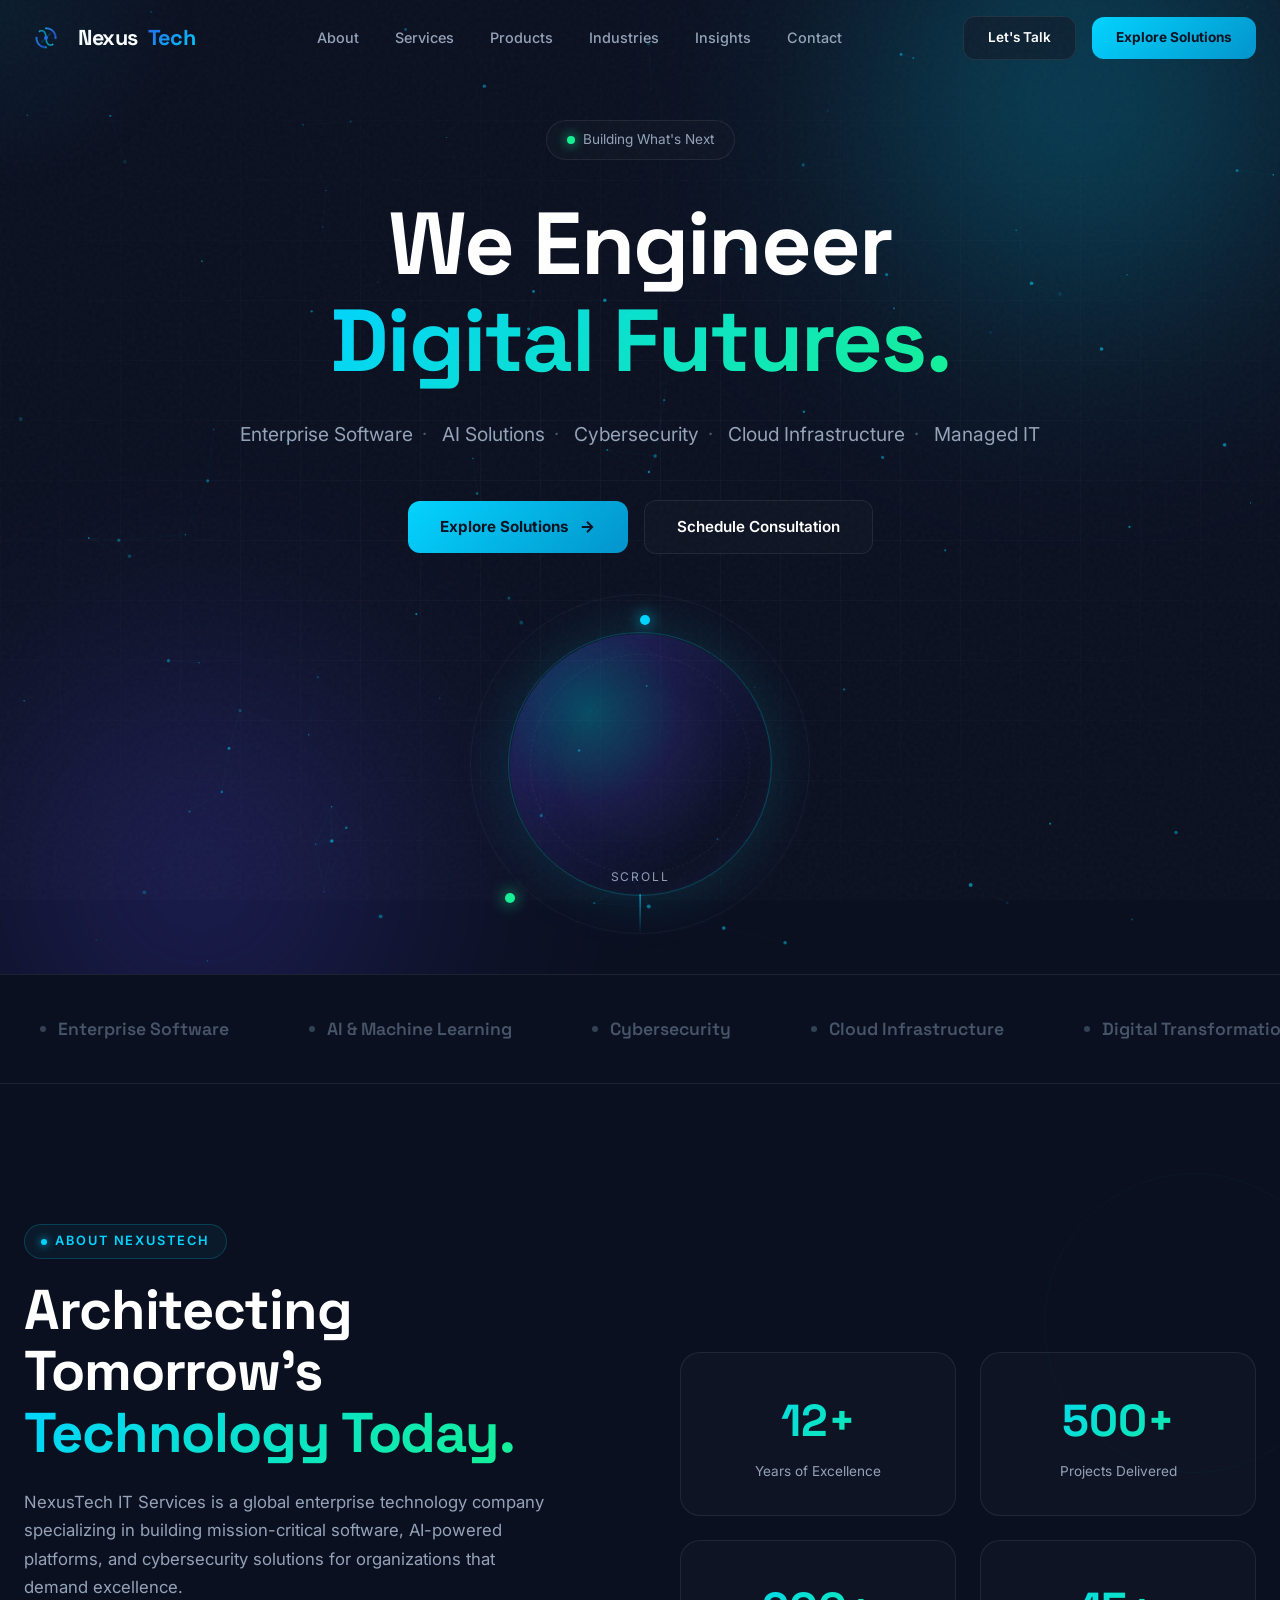
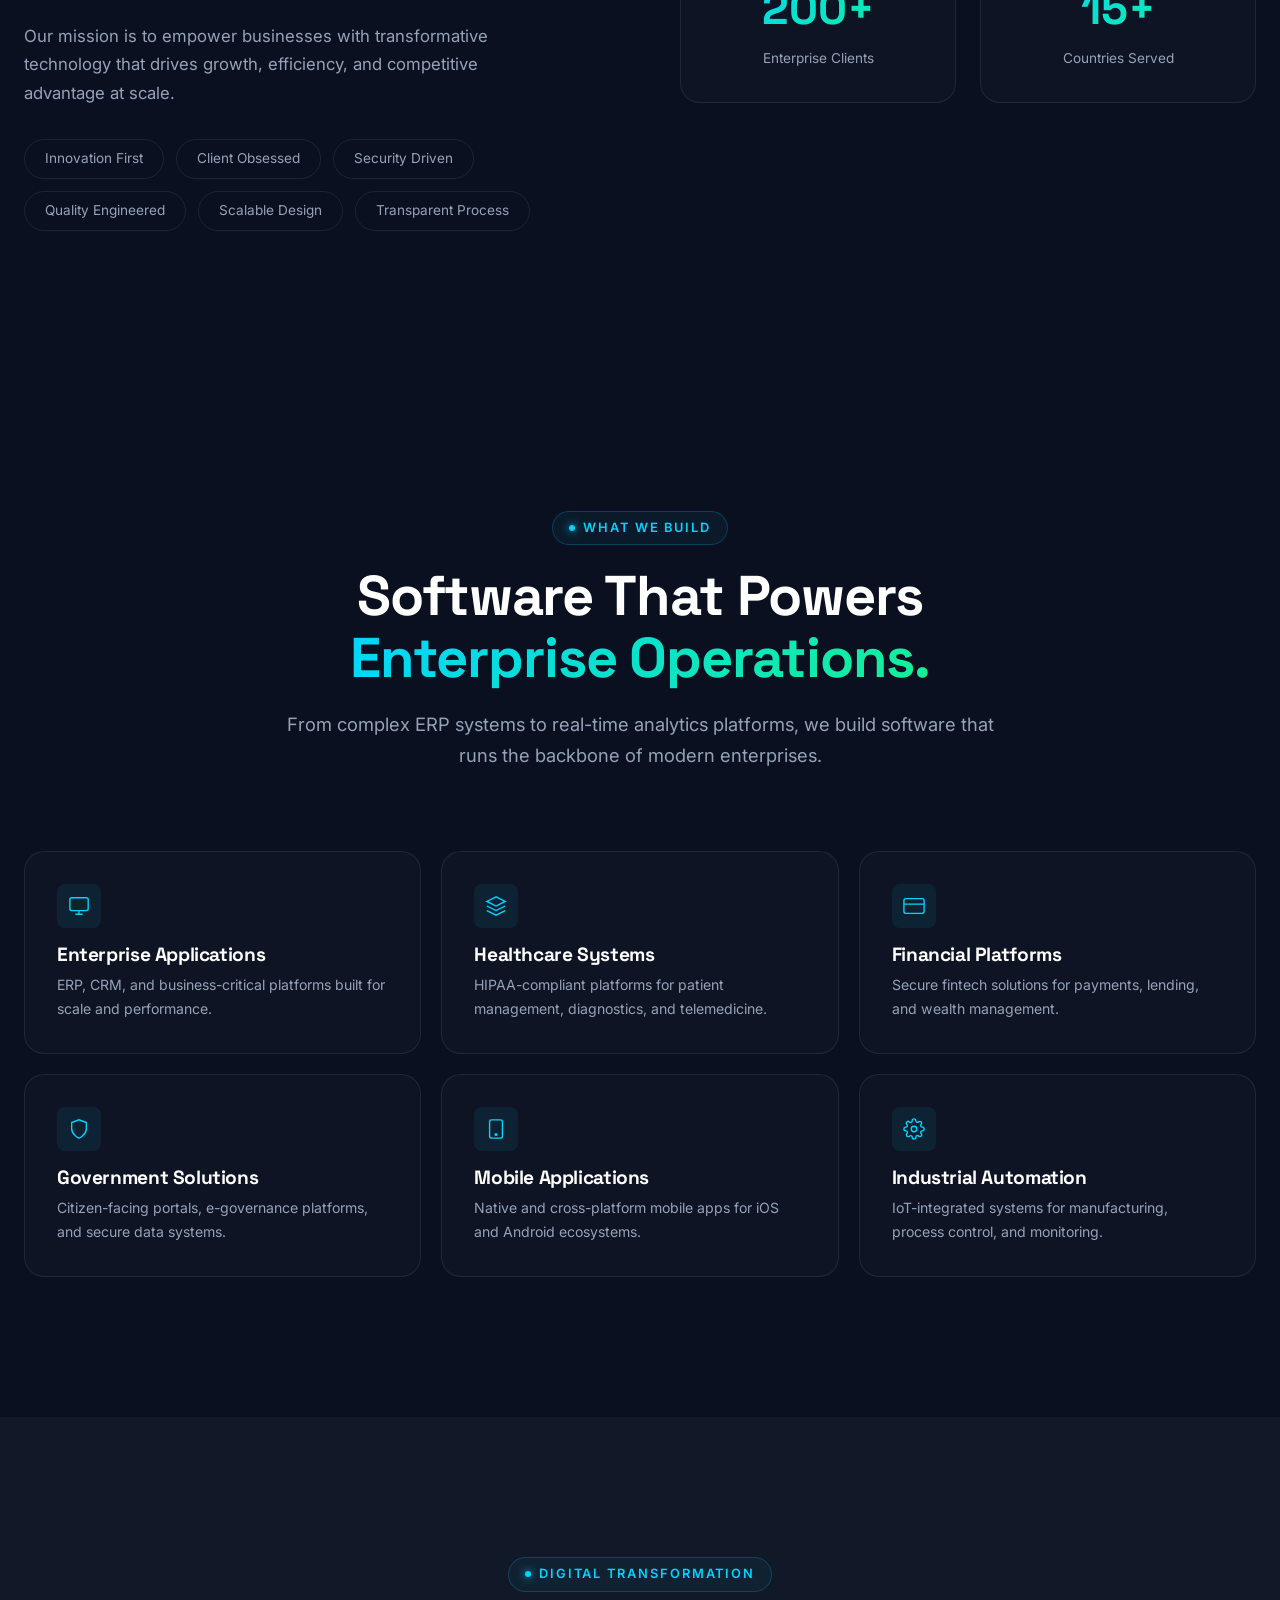
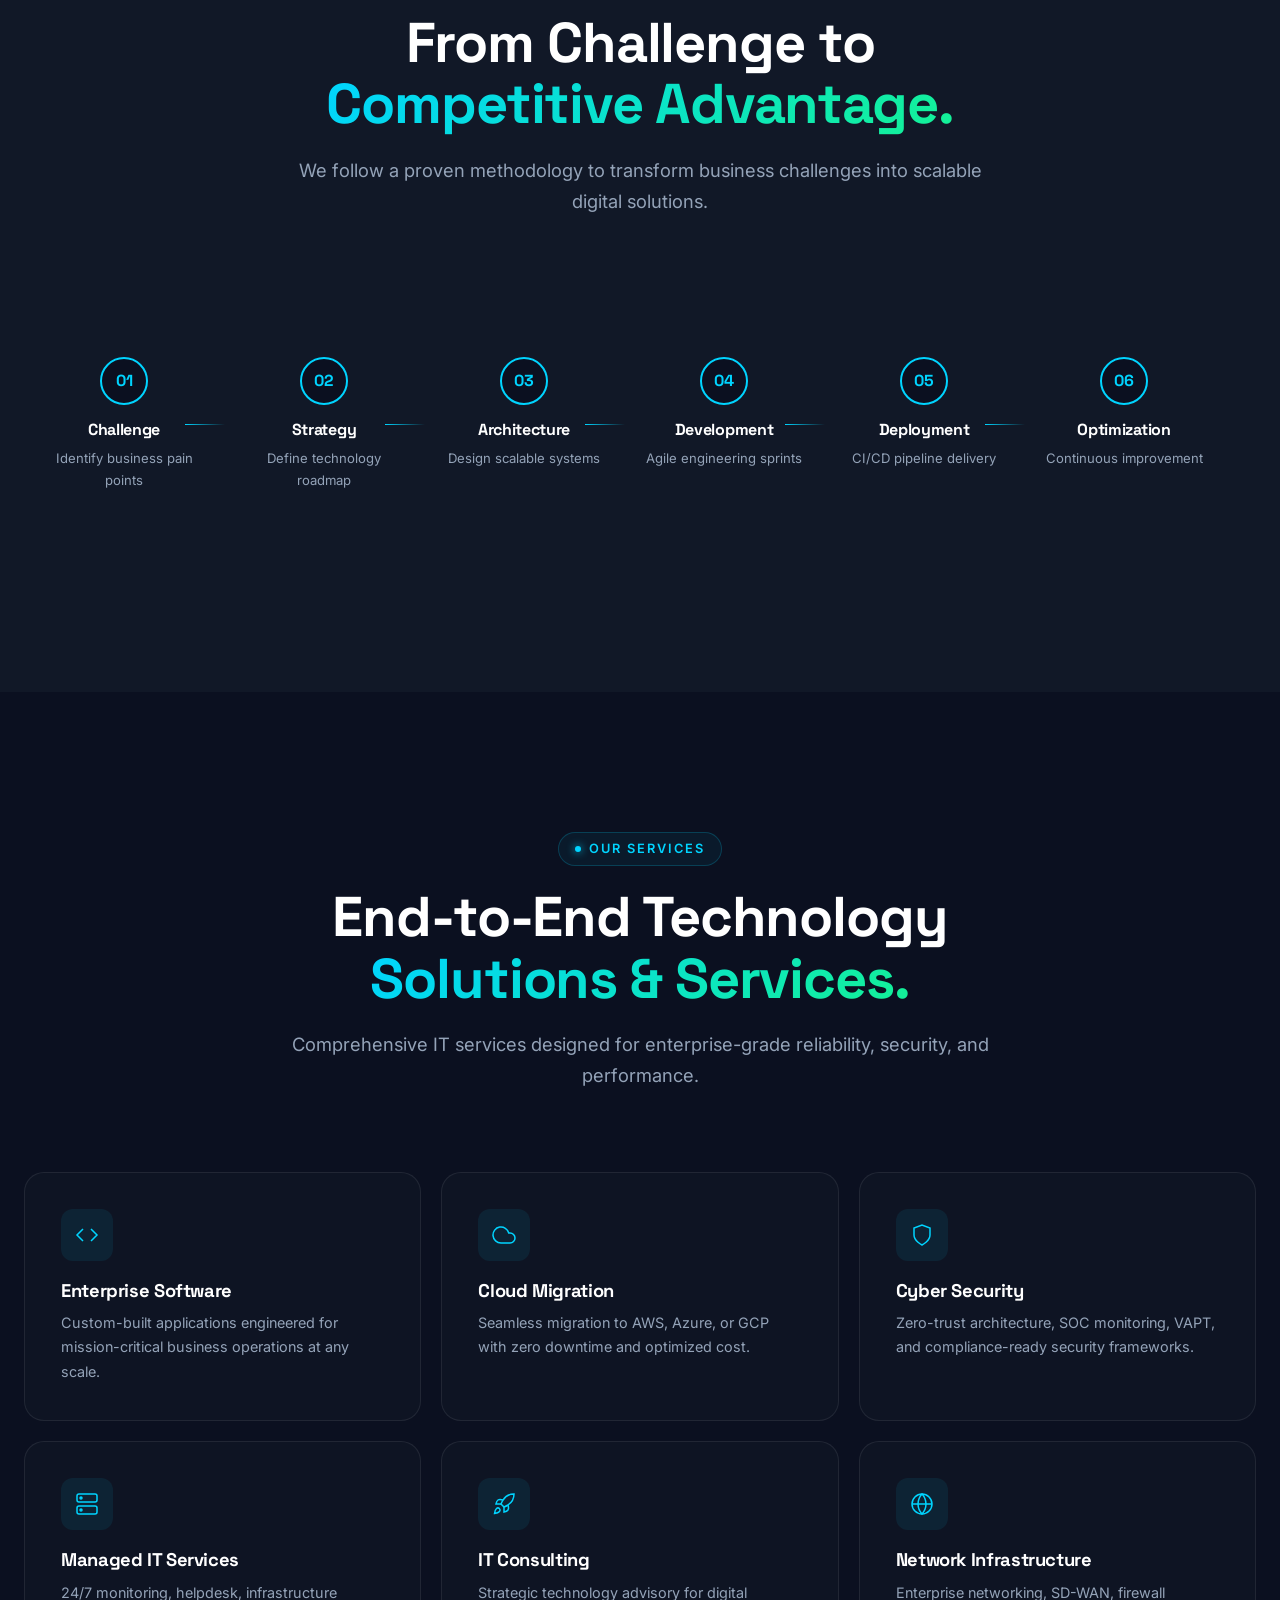
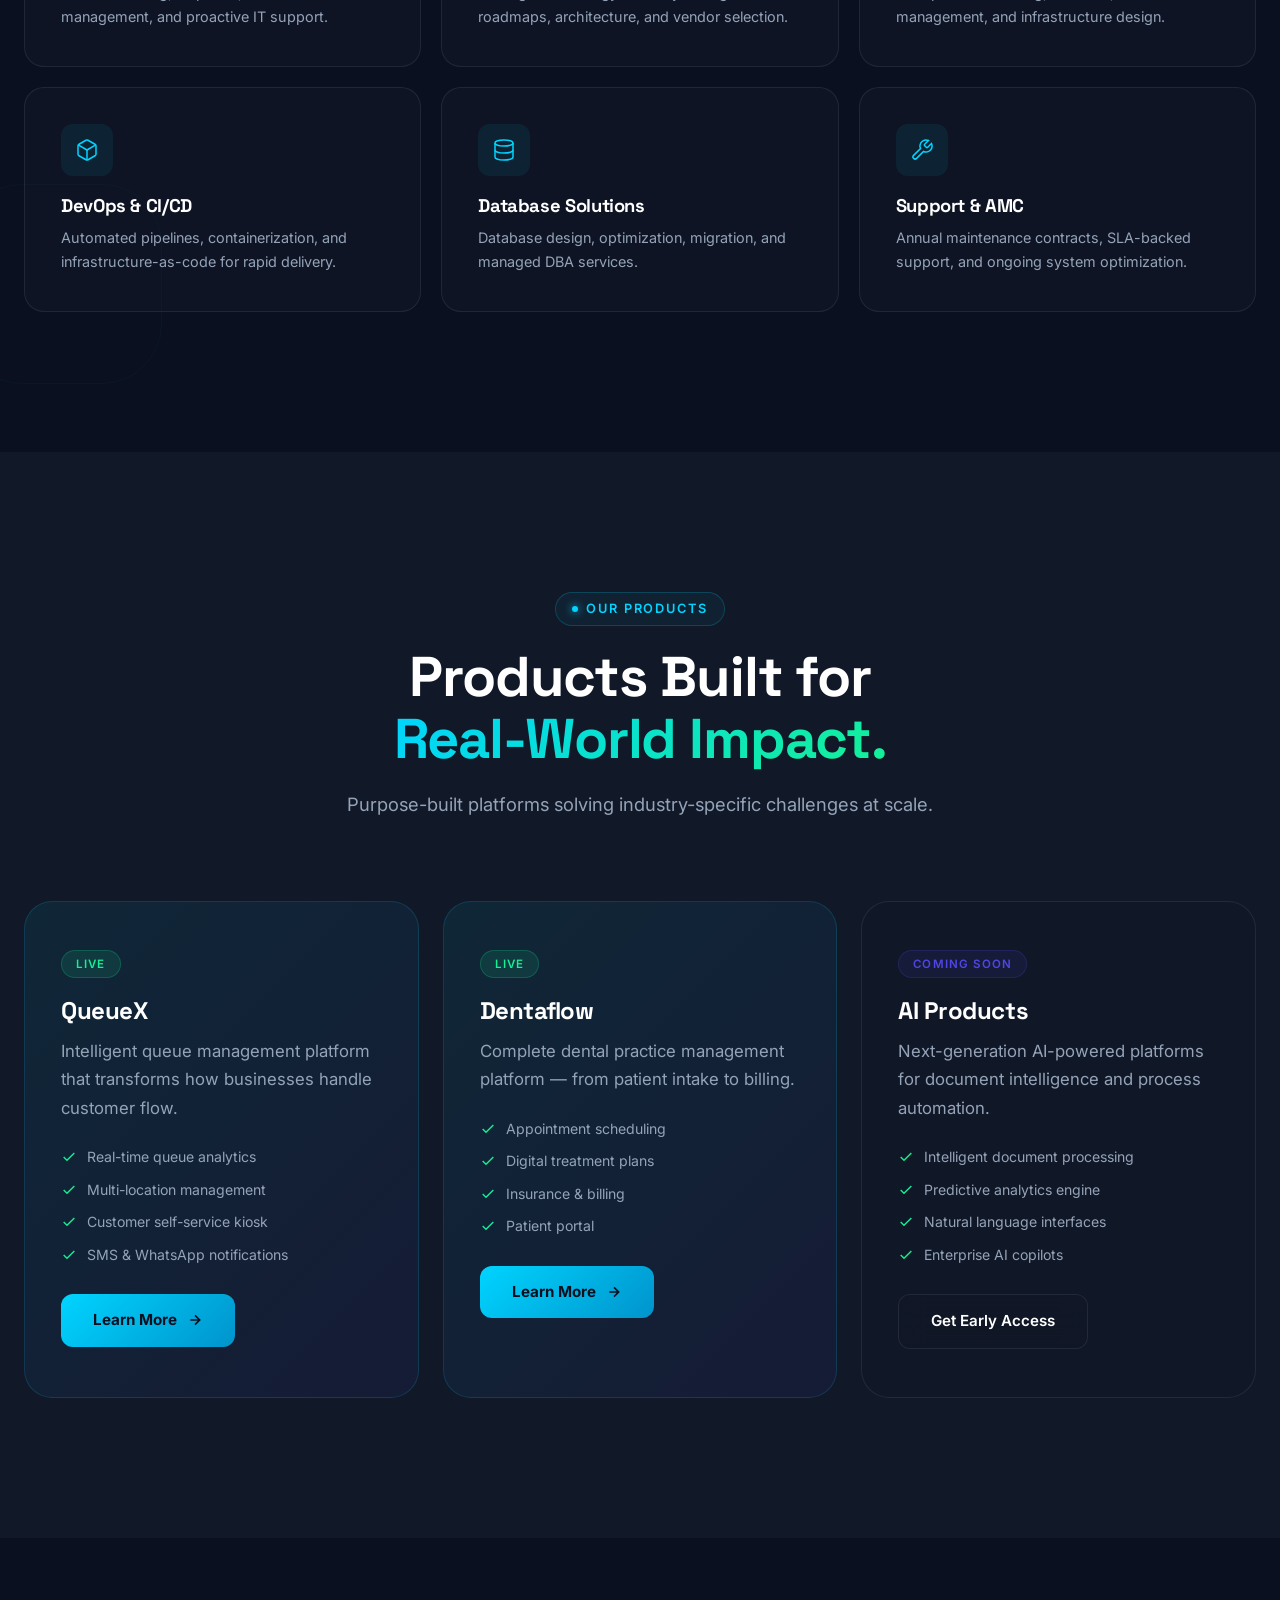
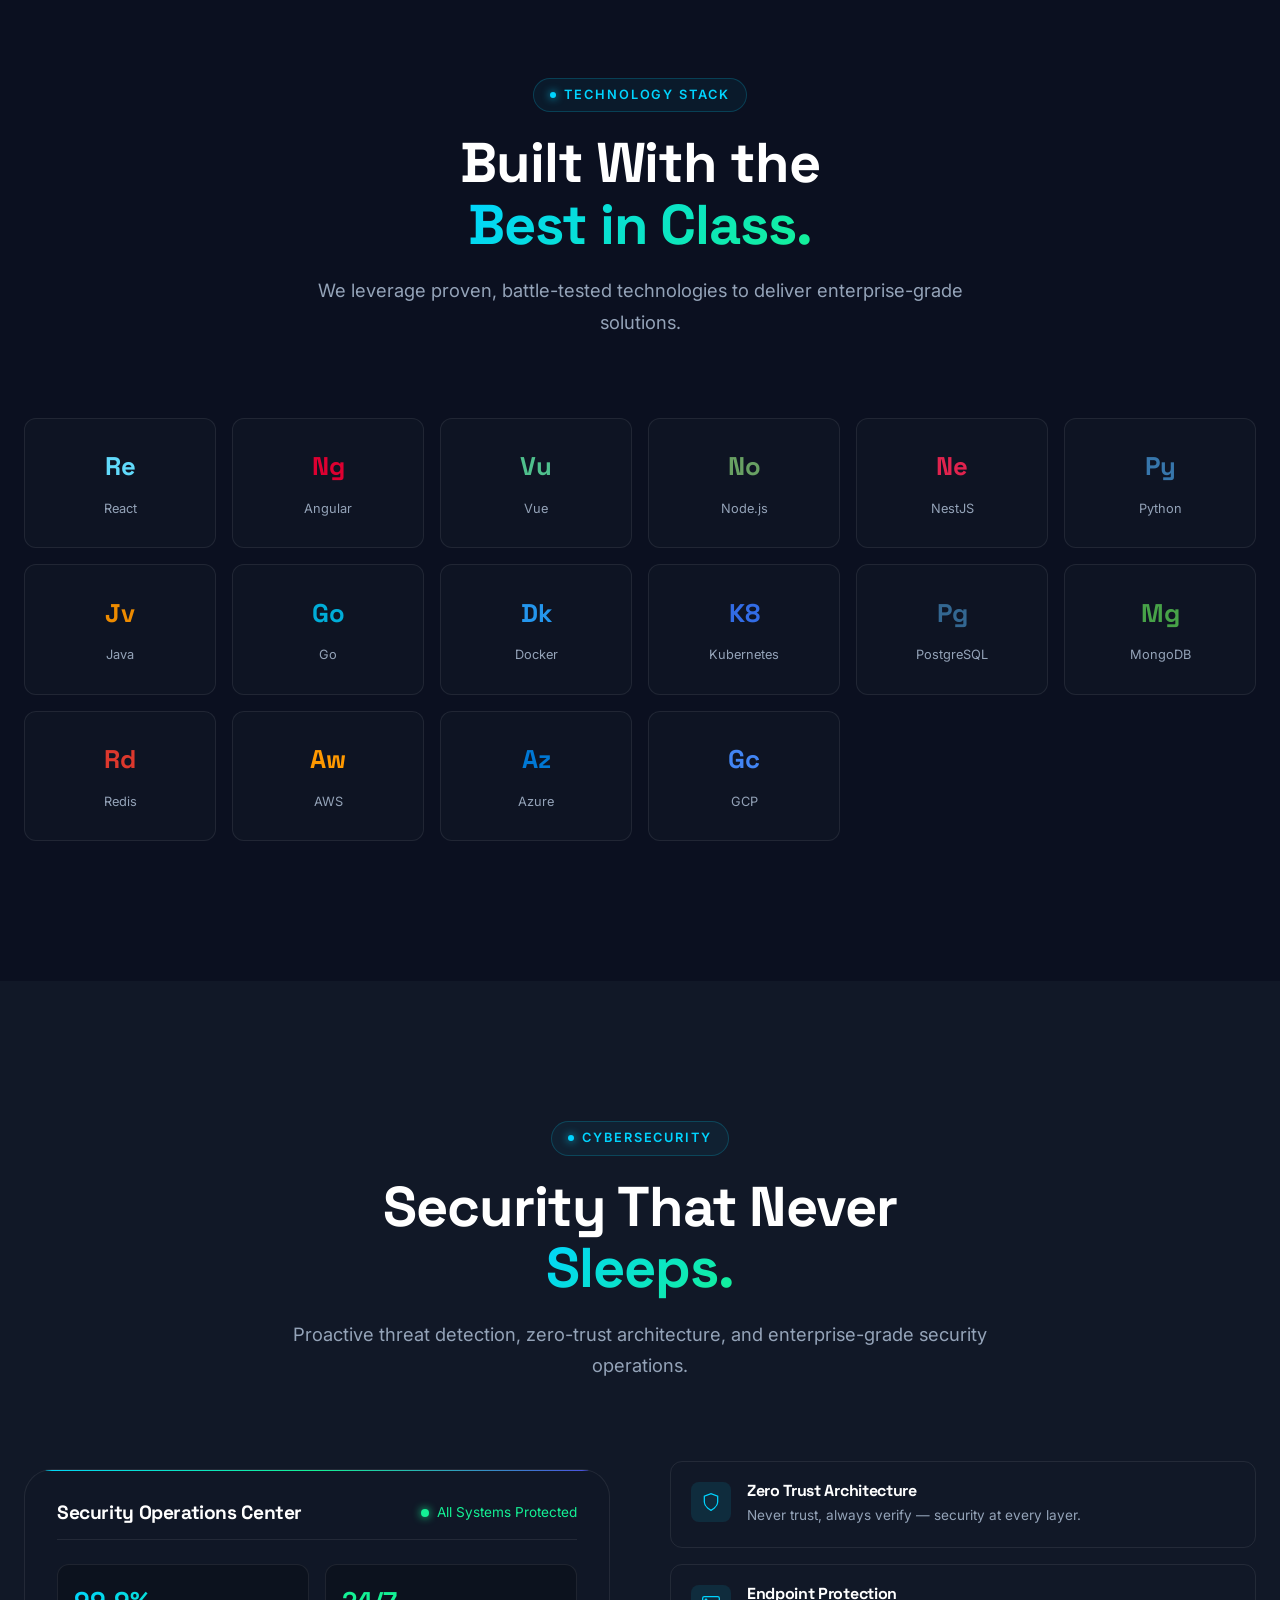
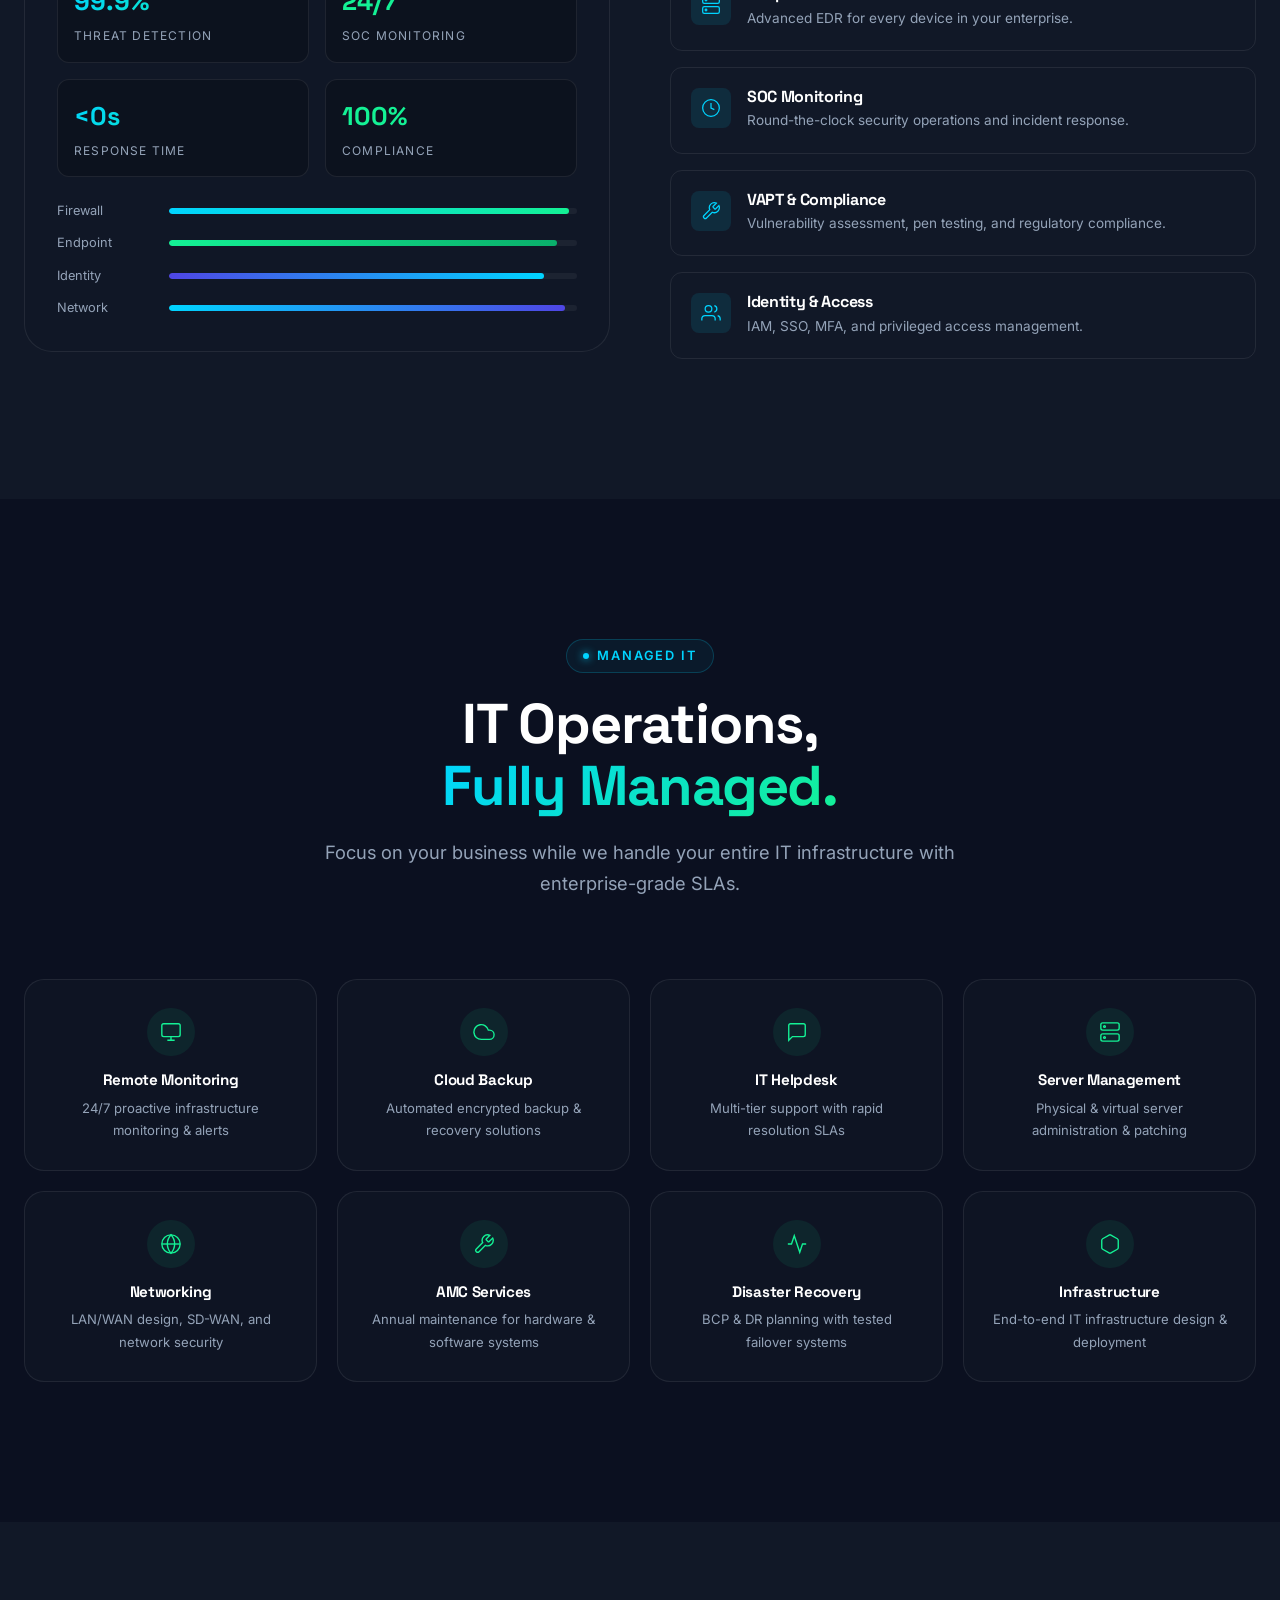
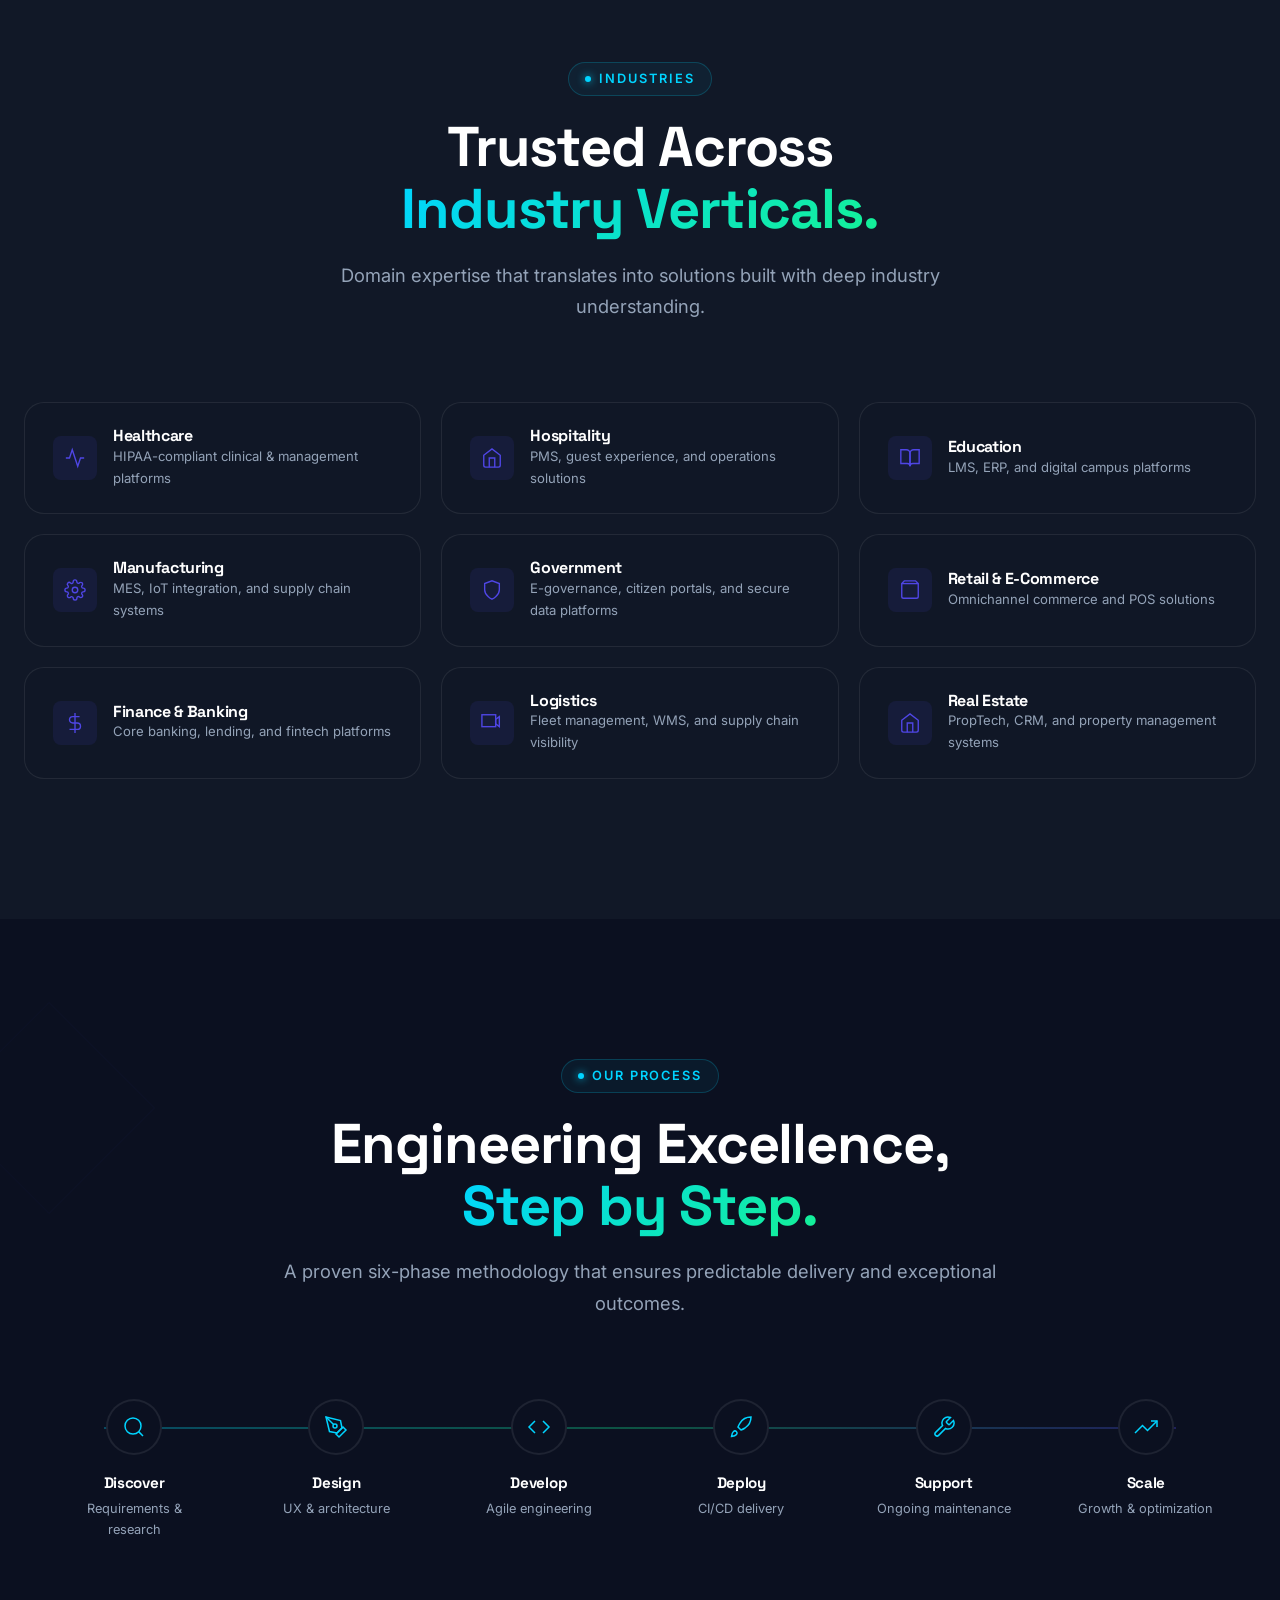
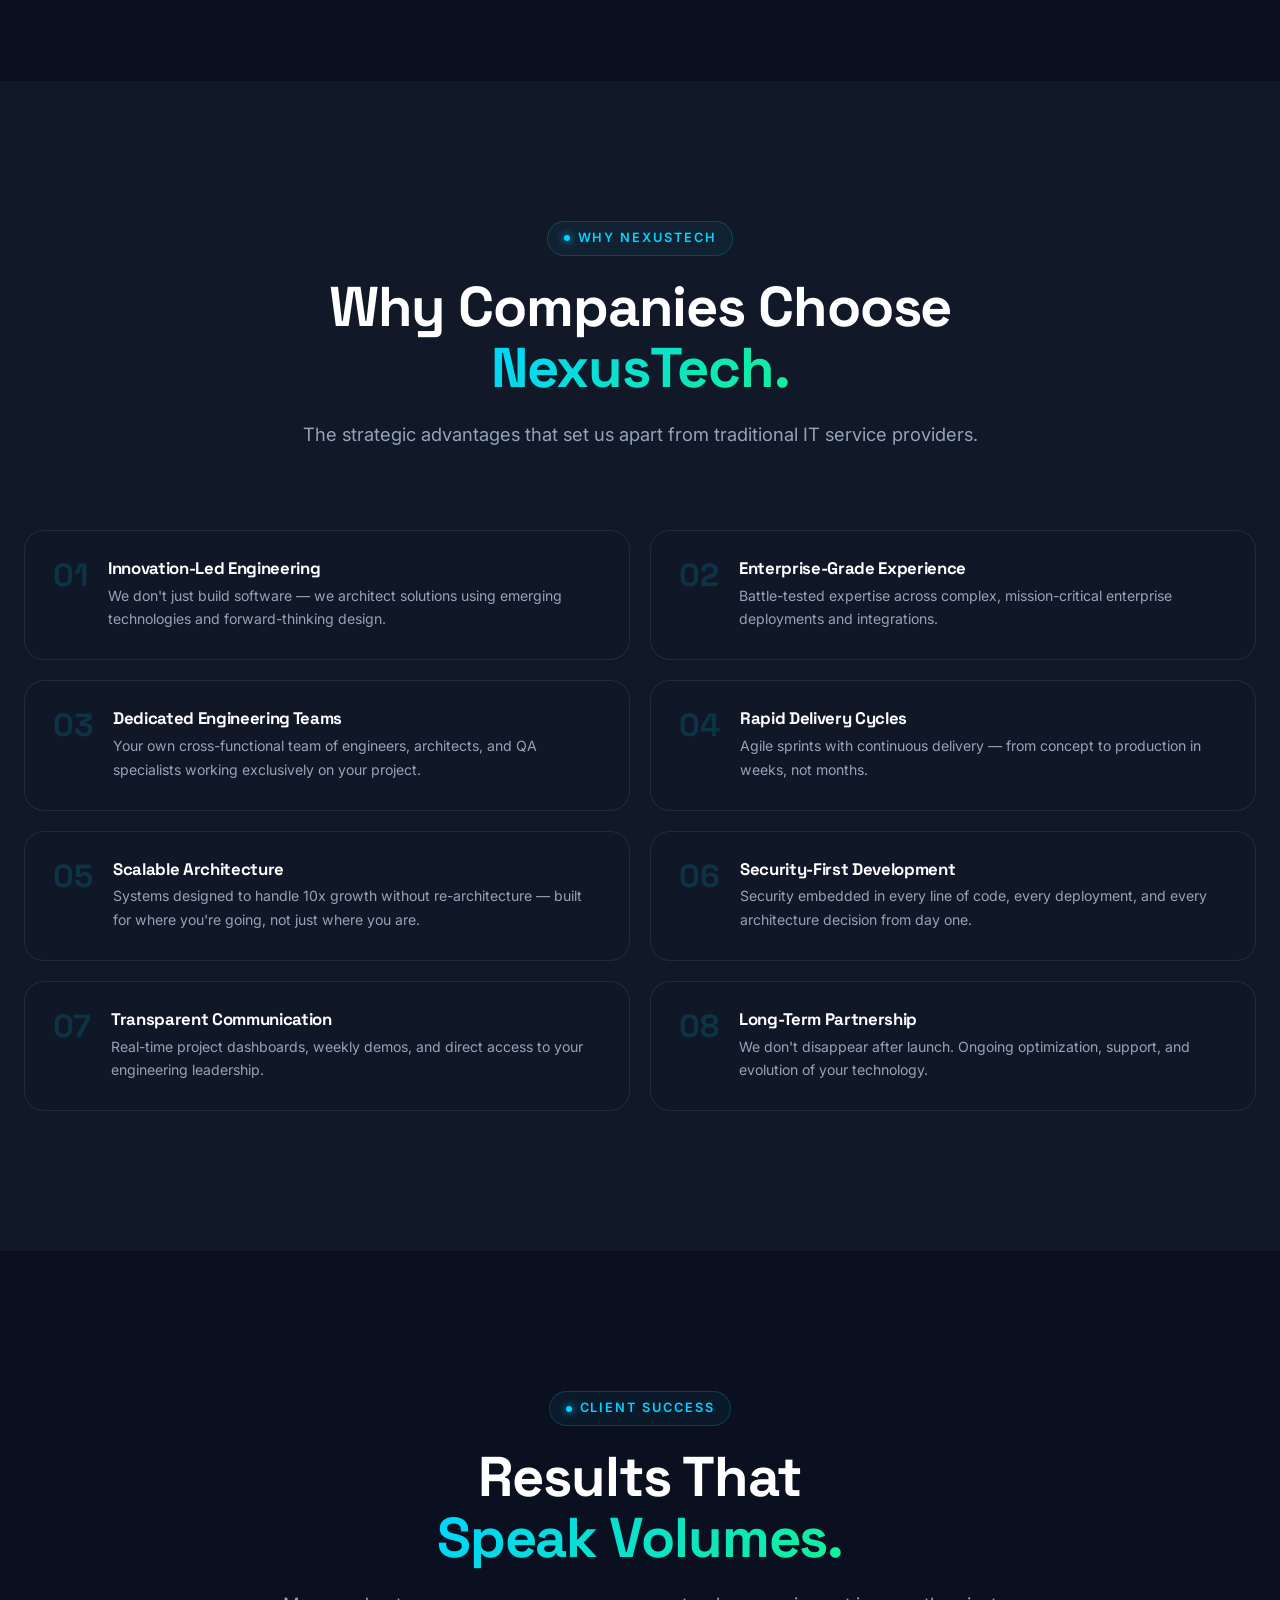
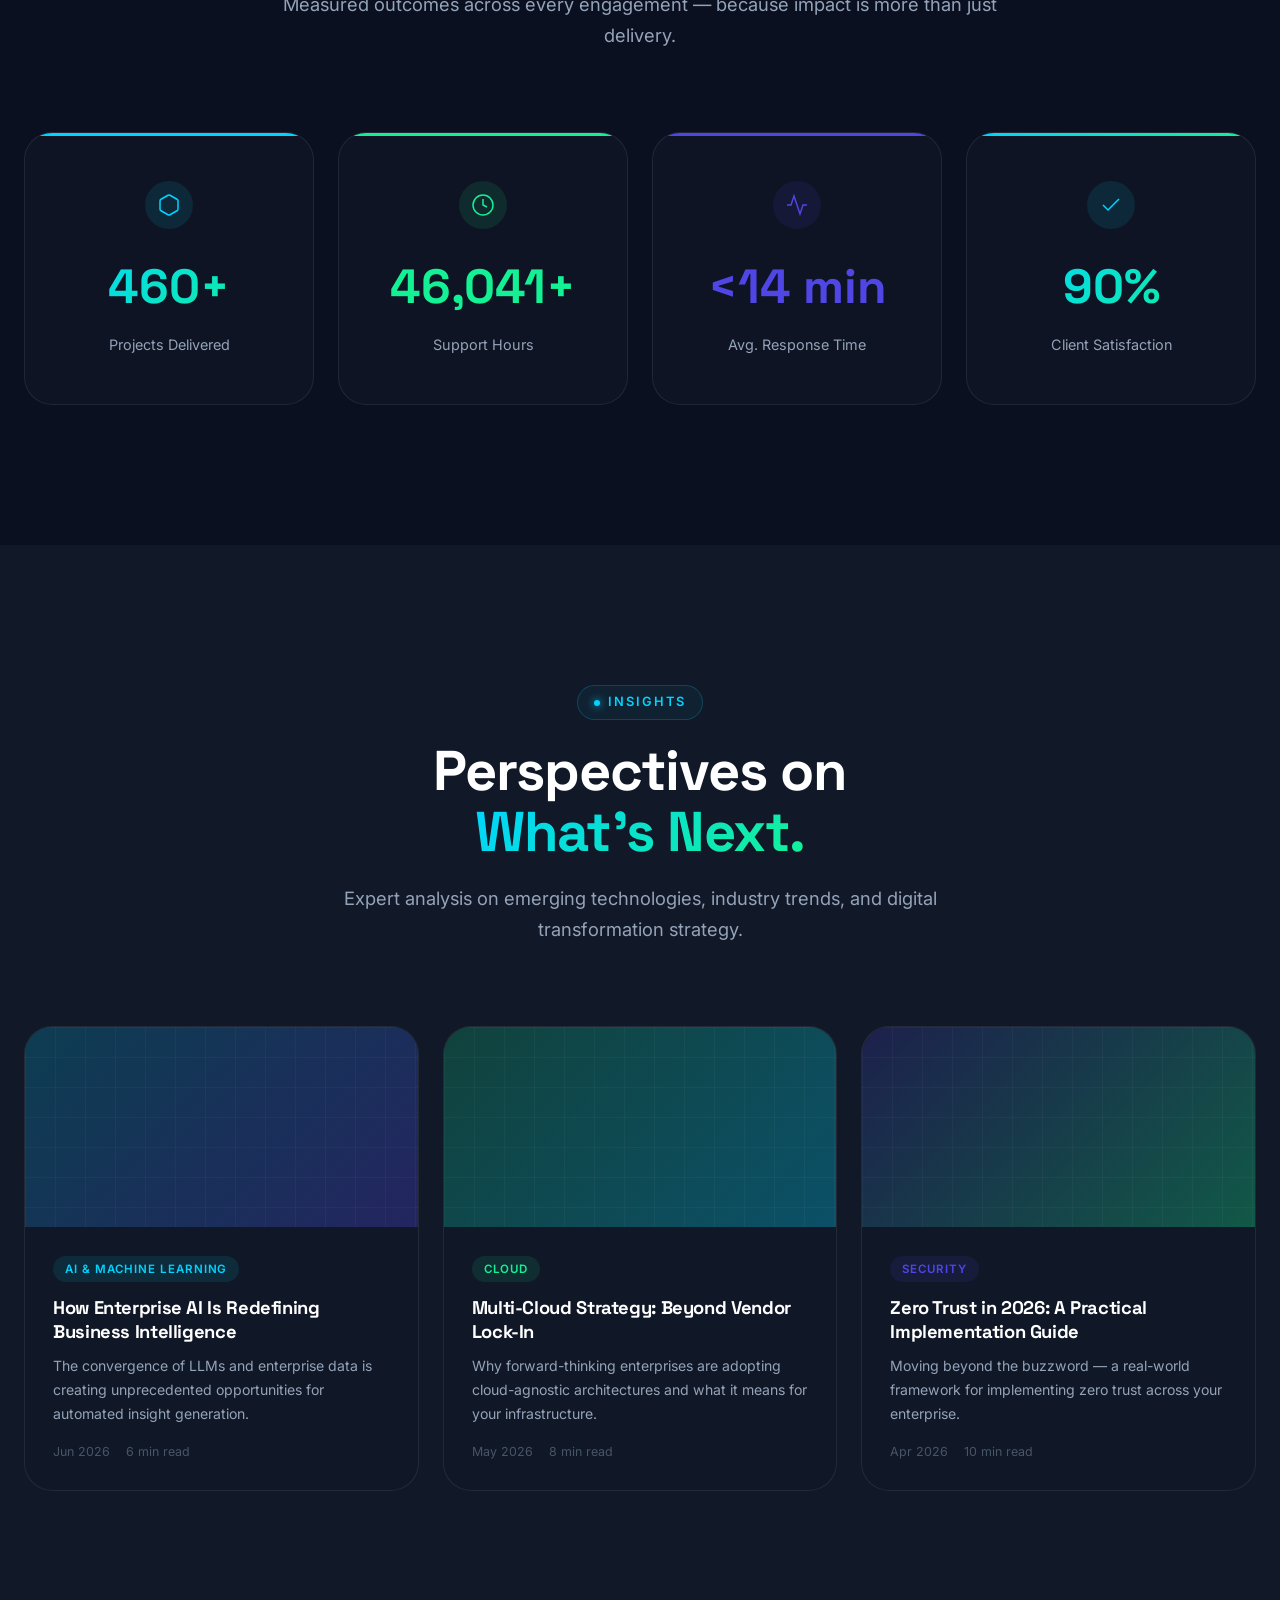
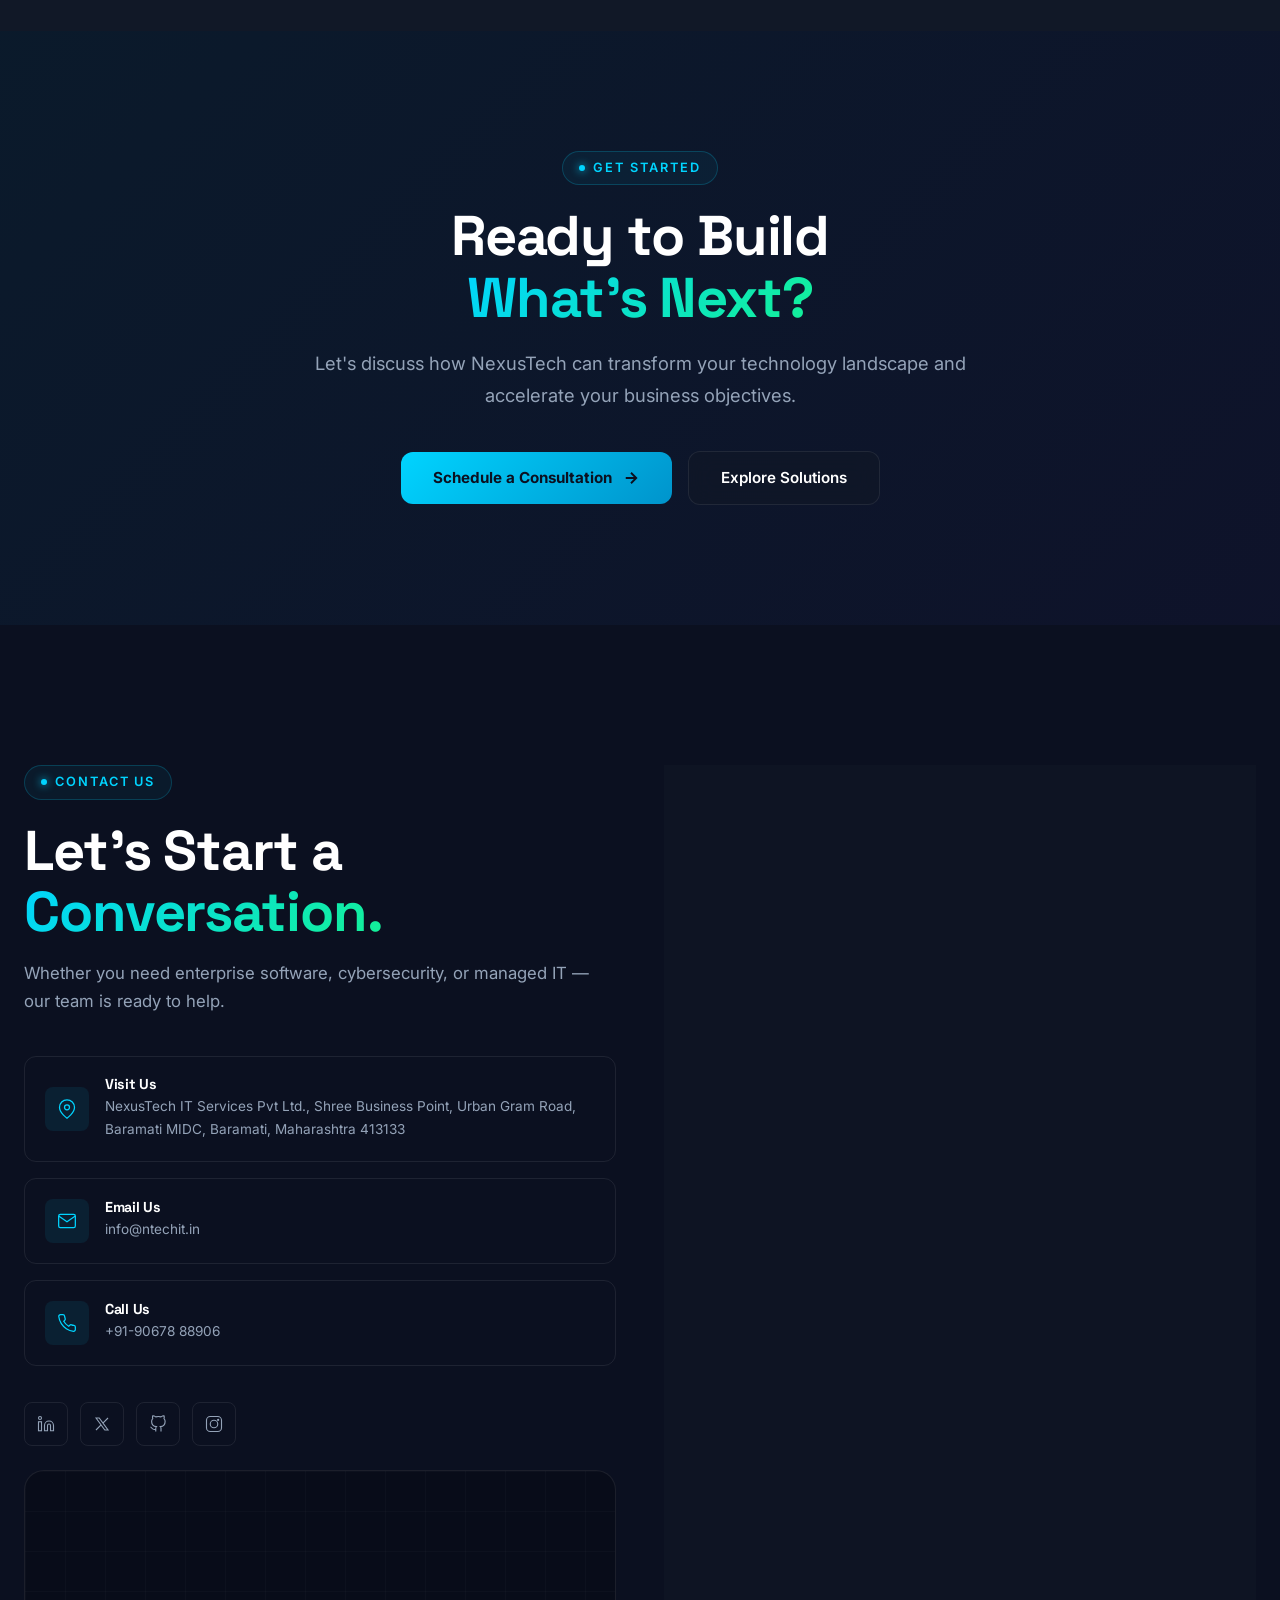
==== index.html @ 3d41a747 "Add files via upload" ====
<!DOCTYPE html>
<html lang="en">
<head>
  <meta charset="UTF-8">
  <meta name="viewport" content="width=device-width, initial-scale=1.0">
  <meta name="description" content="NexusTech IT Services — Enterprise Software, AI Solutions, Cybersecurity, Cloud Infrastructure & Managed IT. Building What's Next.">
  <meta name="keywords" content="enterprise software, AI solutions, cybersecurity, cloud infrastructure, managed IT, digital transformation, NexusTech">
  <meta name="author" content="NexusTech IT Services Pvt Ltd">
  <meta name="robots" content="index, follow">
  <meta name="theme-color" content="#0B1020">

  <!-- Open Graph -->
  <meta property="og:type" content="website">
  <meta property="og:title" content="NexusTech IT Services — Building What's Next">
  <meta property="og:description" content="Enterprise Software, AI Solutions, Cybersecurity, Cloud Infrastructure & Managed IT.">
  <meta property="og:url" content="https://www.ntechit.in">
  <meta property="og:image" content="https://www.ntechit.in/assets/images/og-image.png">

  <!-- Twitter Card -->
  <meta name="twitter:card" content="summary_large_image">
  <meta name="twitter:title" content="NexusTech IT Services — Building What's Next">
  <meta name="twitter:description" content="Enterprise Software, AI Solutions, Cybersecurity, Cloud Infrastructure & Managed IT.">

  <!-- Schema.org -->
  <script type="application/ld+json">
  {
    "@context": "https://schema.org",
    "@type": "Organization",
    "name": "NexusTech IT Services Pvt Ltd",
    "url": "https://www.ntechit.in",
    "logo": "https://www.ntechit.in/assets/images/logo.png",
    "description": "Enterprise Software, AI Solutions, Cybersecurity, Cloud Infrastructure & Managed IT Services.",
    "contactPoint": {
      "@type": "ContactPoint",
      "telephone": "+91-90678 88906",
      "contactType": "sales"
    },
    "sameAs": [
      "https://linkedin.com/company/nexustechit",
      "https://twitter.com/nexustechit"
    ]
  }
  </script>

  <title>NexusTech IT Services — Building What's Next</title>

  <!-- Favicon -->
  <link rel="icon" type="image/png" href="assets/images/favicon.png">

  <!-- Fonts -->
  <link rel="preconnect" href="https://fonts.googleapis.com">
  <link rel="preconnect" href="https://fonts.gstatic.com" crossorigin>
  <link href="https://fonts.googleapis.com/css2?family=Inter:wght@400;500;600;700&family=Space+Grotesk:wght@400;500;600;700&display=swap" rel="stylesheet">

  <!-- Styles -->
  <link rel="stylesheet" href="assets/css/style.css">
  <link rel="stylesheet" href="assets/css/animations.css">
  <link rel="stylesheet" href="assets/css/responsive.css">
</head>
<body>

  <!-- Loading Screen -->
  <div class="loader" role="status" aria-label="Loading">
    <div class="loader-logo">
      <img src="assets/images/logo-icon.png" alt="NexusTech" width="60" height="60" style="animation: pulse 1.5s ease-in-out infinite;">
    </div>
    <div class="loader-bar"><div class="loader-bar-fill"></div></div>
  </div>

  <!-- Cursor Glow -->
  <div class="cursor-glow" aria-hidden="true"></div>

  <!-- Navigation -->
  <nav class="navbar" role="navigation" aria-label="Main navigation">
    <div class="container">
      <a href="#" class="nav-logo" aria-label="NexusTech Home">
        <div class="nav-logo-icon">
          <img src="assets/images/logo-icon.png" alt="NexusTech" width="40" height="40">
        </div>
        Nexus<span class="text-gradient-blue">Tech</span>
      </a>

      <div class="nav-links">
        <a href="#about" class="nav-link">About</a>
        <a href="#services" class="nav-link">Services</a>
        <a href="#products" class="nav-link">Products</a>
        <a href="#industries" class="nav-link">Industries</a>
        <a href="#insights" class="nav-link">Insights</a>
        <a href="#contact" class="nav-link">Contact</a>
      </div>

      <div class="nav-cta">
        <a href="#contact" class="btn btn-secondary">Let's Talk</a>
        <a href="#services" class="btn btn-primary magnetic">Explore Solutions</a>
      </div>

      <button class="nav-toggle" aria-label="Toggle navigation" aria-expanded="false">
        <span></span><span></span><span></span>
      </button>
    </div>
  </nav>

  <!-- Mobile Navigation Overlay -->
  <div class="nav-overlay" aria-hidden="true">
    <div class="nav-mobile">
      <a href="#about" class="nav-link">About</a>
      <a href="#services" class="nav-link">Services</a>
      <a href="#products" class="nav-link">Products</a>
      <a href="#industries" class="nav-link">Industries</a>
      <a href="#insights" class="nav-link">Insights</a>
      <a href="#contact" class="nav-link">Contact</a>
      <a href="#contact" class="btn btn-primary">Get Started</a>
    </div>
  </div>

  <!-- ======================== HERO ======================== -->
  <section class="hero" id="hero">
    <div class="hero-bg">
      <div class="hero-aurora" aria-hidden="true"></div>
      <div class="hero-grid" aria-hidden="true"></div>
      <canvas id="hero-canvas" aria-hidden="true"></canvas>
    </div>

    <div class="container">
      <div class="hero-content">
        <div class="hero-badge reveal">
          <span class="hero-badge-dot"></span>
          Building What's Next
        </div>

        <h1 class="reveal">We Engineer<br><span class="text-gradient">Digital Futures.</span></h1>

        <p class="hero-sub reveal">
          <span>Enterprise Software</span>
          <span>AI Solutions</span>
          <span>Cybersecurity</span>
          <span>Cloud Infrastructure</span>
          <span>Managed IT</span>
        </p>

        <div class="hero-buttons reveal">
          <a href="#services" class="btn btn-primary magnetic">
            Explore Solutions
            <svg class="btn-icon" width="18" height="18" viewBox="0 0 24 24" fill="none" stroke="currentColor" stroke-width="2.5"><path d="M5 12h14M12 5l7 7-7 7"/></svg>
          </a>
          <a href="#contact" class="btn btn-secondary">
            Schedule Consultation
          </a>
        </div>

        <div class="hero-visual reveal-scale">
          <div class="hero-sphere">
            <div class="hero-orbit">
              <div class="hero-orbit-dot"></div>
              <div class="hero-orbit-dot"></div>
            </div>
          </div>
        </div>
      </div>
    </div>

    <div class="hero-scroll" aria-hidden="true">
      <span>Scroll</span>
      <div class="hero-scroll-line"></div>
    </div>
  </section>

  <!-- ======================== MARQUEE ======================== -->
  <div class="marquee-section" aria-hidden="true">
    <div class="marquee-track">
      <div class="marquee-item"><span class="dot"></span>Enterprise Software</div>
      <div class="marquee-item"><span class="dot"></span>AI & Machine Learning</div>
      <div class="marquee-item"><span class="dot"></span>Cybersecurity</div>
      <div class="marquee-item"><span class="dot"></span>Cloud Infrastructure</div>
      <div class="marquee-item"><span class="dot"></span>Digital Transformation</div>
      <div class="marquee-item"><span class="dot"></span>Managed IT</div>
      <div class="marquee-item"><span class="dot"></span>DevOps</div>
      <div class="marquee-item"><span class="dot"></span>API Development</div>
    </div>
  </div>

  <!-- ======================== ABOUT ======================== -->
  <section class="section" id="about">
    <div class="container">
      <div class="about-grid">
        <div class="about-content reveal-left">
          <span class="section-label">About NexusTech</span>
          <h2>Architecting Tomorrow's<br><span class="text-gradient">Technology Today.</span></h2>
          <p>NexusTech IT Services is a global enterprise technology company specializing in building mission-critical software, AI-powered platforms, and cybersecurity solutions for organizations that demand excellence.</p>
          <p>Our mission is to empower businesses with transformative technology that drives growth, efficiency, and competitive advantage at scale.</p>

          <div class="about-values stagger-children">
            <span class="about-value-tag">Innovation First</span>
            <span class="about-value-tag">Client Obsessed</span>
            <span class="about-value-tag">Security Driven</span>
            <span class="about-value-tag">Quality Engineered</span>
            <span class="about-value-tag">Scalable Design</span>
            <span class="about-value-tag">Transparent Process</span>
          </div>
        </div>

        <div class="about-stats stagger-children">
          <div class="stat-card">
            <div class="stat-number text-gradient" data-count="12" data-suffix="+">0</div>
            <div class="stat-label">Years of Excellence</div>
          </div>
          <div class="stat-card">
            <div class="stat-number text-gradient" data-count="500" data-suffix="+">0</div>
            <div class="stat-label">Projects Delivered</div>
          </div>
          <div class="stat-card">
            <div class="stat-number text-gradient" data-count="200" data-suffix="+">0</div>
            <div class="stat-label">Enterprise Clients</div>
          </div>
          <div class="stat-card">
            <div class="stat-number text-gradient" data-count="15" data-suffix="+">0</div>
            <div class="stat-label">Countries Served</div>
          </div>
        </div>
      </div>
    </div>

    <div class="float-shape float-shape-1" style="top: 10%; right: -5%;" aria-hidden="true"></div>
  </section>

  <!-- ======================== WHAT WE BUILD ======================== -->
  <section class="section" id="build">
    <div class="container">
      <div class="section-header reveal">
        <span class="section-label">What We Build</span>
        <h2>Software That Powers<br><span class="text-gradient">Enterprise Operations.</span></h2>
        <p>From complex ERP systems to real-time analytics platforms, we build software that runs the backbone of modern enterprises.</p>
      </div>

      <div class="build-grid stagger-children">
        <div class="build-card">
          <div class="build-card-icon">
            <svg viewBox="0 0 24 24" fill="none" stroke="currentColor" stroke-width="1.5"><rect x="2" y="3" width="20" height="14" rx="2"/><path d="M8 21h8M12 17v4"/></svg>
          </div>
          <h4>Enterprise Applications</h4>
          <p>ERP, CRM, and business-critical platforms built for scale and performance.</p>
        </div>

        <div class="build-card">
          <div class="build-card-icon">
            <svg viewBox="0 0 24 24" fill="none" stroke="currentColor" stroke-width="1.5"><path d="M12 2L2 7l10 5 10-5-10-5zM2 17l10 5 10-5M2 12l10 5 10-5"/></svg>
          </div>
          <h4>Healthcare Systems</h4>
          <p>HIPAA-compliant platforms for patient management, diagnostics, and telemedicine.</p>
        </div>

        <div class="build-card">
          <div class="build-card-icon">
            <svg viewBox="0 0 24 24" fill="none" stroke="currentColor" stroke-width="1.5"><rect x="1" y="4" width="22" height="16" rx="2"/><path d="M1 10h22"/></svg>
          </div>
          <h4>Financial Platforms</h4>
          <p>Secure fintech solutions for payments, lending, and wealth management.</p>
        </div>

        <div class="build-card">
          <div class="build-card-icon">
            <svg viewBox="0 0 24 24" fill="none" stroke="currentColor" stroke-width="1.5"><path d="M12 22s8-4 8-10V5l-8-3-8 3v7c0 6 8 10 8 10z"/></svg>
          </div>
          <h4>Government Solutions</h4>
          <p>Citizen-facing portals, e-governance platforms, and secure data systems.</p>
        </div>

        <div class="build-card">
          <div class="build-card-icon">
            <svg viewBox="0 0 24 24" fill="none" stroke="currentColor" stroke-width="1.5"><rect x="5" y="2" width="14" height="20" rx="2"/><circle cx="12" cy="18" r="1"/></svg>
          </div>
          <h4>Mobile Applications</h4>
          <p>Native and cross-platform mobile apps for iOS and Android ecosystems.</p>
        </div>

        <div class="build-card">
          <div class="build-card-icon">
            <svg viewBox="0 0 24 24" fill="none" stroke="currentColor" stroke-width="1.5"><circle cx="12" cy="12" r="3"/><path d="M19.4 15a1.65 1.65 0 0 0 .33 1.82l.06.06a2 2 0 1 1-2.83 2.83l-.06-.06a1.65 1.65 0 0 0-1.82-.33 1.65 1.65 0 0 0-1 1.51V21a2 2 0 0 1-4 0v-.09A1.65 1.65 0 0 0 9 19.4a1.65 1.65 0 0 0-1.82.33l-.06.06a2 2 0 1 1-2.83-2.83l.06-.06A1.65 1.65 0 0 0 4.68 15a1.65 1.65 0 0 0-1.51-1H3a2 2 0 0 1 0-4h.09A1.65 1.65 0 0 0 4.6 9a1.65 1.65 0 0 0-.33-1.82l-.06-.06a2 2 0 1 1 2.83-2.83l.06.06A1.65 1.65 0 0 0 9 4.68a1.65 1.65 0 0 0 1-1.51V3a2 2 0 0 1 4 0v.09a1.65 1.65 0 0 0 1 1.51 1.65 1.65 0 0 0 1.82-.33l.06-.06a2 2 0 1 1 2.83 2.83l-.06.06A1.65 1.65 0 0 0 19.4 9a1.65 1.65 0 0 0 1.51 1H21a2 2 0 0 1 0 4h-.09a1.65 1.65 0 0 0-1.51 1z"/></svg>
          </div>
          <h4>Industrial Automation</h4>
          <p>IoT-integrated systems for manufacturing, process control, and monitoring.</p>
        </div>
      </div>
    </div>
  </section>

  <!-- ======================== DIGITAL TRANSFORMATION ======================== -->
  <section class="section" id="transformation" style="background: var(--secondary);">
    <div class="container">
      <div class="section-header reveal">
        <span class="section-label">Digital Transformation</span>
        <h2>From Challenge to<br><span class="text-gradient">Competitive Advantage.</span></h2>
        <p>We follow a proven methodology to transform business challenges into scalable digital solutions.</p>
      </div>

      <div class="transform-flow">
        <div class="transform-step">
          <div class="transform-step-num">01</div>
          <h4>Challenge</h4>
          <p>Identify business pain points</p>
        </div>
        <div class="transform-step">
          <div class="transform-step-num">02</div>
          <h4>Strategy</h4>
          <p>Define technology roadmap</p>
        </div>
        <div class="transform-step">
          <div class="transform-step-num">03</div>
          <h4>Architecture</h4>
          <p>Design scalable systems</p>
        </div>
        <div class="transform-step">
          <div class="transform-step-num">04</div>
          <h4>Development</h4>
          <p>Agile engineering sprints</p>
        </div>
        <div class="transform-step">
          <div class="transform-step-num">05</div>
          <h4>Deployment</h4>
          <p>CI/CD pipeline delivery</p>
        </div>
        <div class="transform-step">
          <div class="transform-step-num">06</div>
          <h4>Optimization</h4>
          <p>Continuous improvement</p>
        </div>
      </div>
    </div>
  </section>

  <!-- ======================== SERVICES ======================== -->
  <section class="section" id="services">
    <div class="container">
      <div class="section-header reveal">
        <span class="section-label">Our Services</span>
        <h2>End-to-End Technology<br><span class="text-gradient">Solutions & Services.</span></h2>
        <p>Comprehensive IT services designed for enterprise-grade reliability, security, and performance.</p>
      </div>

      <div class="services-grid stagger-children">
        <div class="service-card gradient-border">
          <div class="card-glow"></div>
          <div class="service-icon">
            <svg viewBox="0 0 24 24" fill="none" stroke="currentColor" stroke-width="1.5"><polyline points="16 18 22 12 16 6"/><polyline points="8 6 2 12 8 18"/></svg>
          </div>
          <h3>Enterprise Software</h3>
          <p>Custom-built applications engineered for mission-critical business operations at any scale.</p>
        </div>

        <div class="service-card gradient-border">
          <div class="card-glow"></div>
          <div class="service-icon">
            <svg viewBox="0 0 24 24" fill="none" stroke="currentColor" stroke-width="1.5"><path d="M18 10h-1.26A8 8 0 1 0 9 20h9a5 5 0 0 0 0-10z"/></svg>
          </div>
          <h3>Cloud Migration</h3>
          <p>Seamless migration to AWS, Azure, or GCP with zero downtime and optimized cost.</p>
        </div>

        <div class="service-card gradient-border">
          <div class="card-glow"></div>
          <div class="service-icon">
            <svg viewBox="0 0 24 24" fill="none" stroke="currentColor" stroke-width="1.5"><path d="M12 22s8-4 8-10V5l-8-3-8 3v7c0 6 8 10 8 10z"/></svg>
          </div>
          <h3>Cyber Security</h3>
          <p>Zero-trust architecture, SOC monitoring, VAPT, and compliance-ready security frameworks.</p>
        </div>

        <div class="service-card gradient-border">
          <div class="card-glow"></div>
          <div class="service-icon">
            <svg viewBox="0 0 24 24" fill="none" stroke="currentColor" stroke-width="1.5"><rect x="2" y="2" width="20" height="8" rx="2"/><rect x="2" y="14" width="20" height="8" rx="2"/><circle cx="6" cy="6" r="1"/><circle cx="6" cy="18" r="1"/></svg>
          </div>
          <h3>Managed IT Services</h3>
          <p>24/7 monitoring, helpdesk, infrastructure management, and proactive IT support.</p>
        </div>

        <div class="service-card gradient-border">
          <div class="card-glow"></div>
          <div class="service-icon">
            <svg viewBox="0 0 24 24" fill="none" stroke="currentColor" stroke-width="1.5"><path d="M4.5 16.5c-1.5 1.26-2 5-2 5s3.74-.5 5-2c.71-.84.7-2.13-.09-2.91a2.18 2.18 0 0 0-2.91-.09z"/><path d="M12 15l-3-3a22 22 0 0 1 2-3.95A12.88 12.88 0 0 1 22 2c0 2.72-.78 7.5-6 11a22.35 22.35 0 0 1-4 2z"/><path d="M9 12H4s.55-3.03 2-4c1.62-1.08 5 0 5 0"/><path d="M12 15v5s3.03-.55 4-2c1.08-1.62 0-5 0-5"/></svg>
          </div>
          <h3>IT Consulting</h3>
          <p>Strategic technology advisory for digital roadmaps, architecture, and vendor selection.</p>
        </div>

        <div class="service-card gradient-border">
          <div class="card-glow"></div>
          <div class="service-icon">
            <svg viewBox="0 0 24 24" fill="none" stroke="currentColor" stroke-width="1.5"><circle cx="12" cy="12" r="10"/><line x1="2" y1="12" x2="22" y2="12"/><path d="M12 2a15.3 15.3 0 0 1 4 10 15.3 15.3 0 0 1-4 10 15.3 15.3 0 0 1-4-10 15.3 15.3 0 0 1 4-10z"/></svg>
          </div>
          <h3>Network Infrastructure</h3>
          <p>Enterprise networking, SD-WAN, firewall management, and infrastructure design.</p>
        </div>

        <div class="service-card gradient-border">
          <div class="card-glow"></div>
          <div class="service-icon">
            <svg viewBox="0 0 24 24" fill="none" stroke="currentColor" stroke-width="1.5"><path d="M21 16V8a2 2 0 0 0-1-1.73l-7-4a2 2 0 0 0-2 0l-7 4A2 2 0 0 0 3 8v8a2 2 0 0 0 1 1.73l7 4a2 2 0 0 0 2 0l7-4A2 2 0 0 0 21 16z"/><polyline points="3.27 6.96 12 12.01 20.73 6.96"/><line x1="12" y1="22.08" x2="12" y2="12"/></svg>
          </div>
          <h3>DevOps & CI/CD</h3>
          <p>Automated pipelines, containerization, and infrastructure-as-code for rapid delivery.</p>
        </div>

        <div class="service-card gradient-border">
          <div class="card-glow"></div>
          <div class="service-icon">
            <svg viewBox="0 0 24 24" fill="none" stroke="currentColor" stroke-width="1.5"><ellipse cx="12" cy="5" rx="9" ry="3"/><path d="M21 12c0 1.66-4 3-9 3s-9-1.34-9-3"/><path d="M3 5v14c0 1.66 4 3 9 3s9-1.34 9-3V5"/></svg>
          </div>
          <h3>Database Solutions</h3>
          <p>Database design, optimization, migration, and managed DBA services.</p>
        </div>

        <div class="service-card gradient-border">
          <div class="card-glow"></div>
          <div class="service-icon">
            <svg viewBox="0 0 24 24" fill="none" stroke="currentColor" stroke-width="1.5"><path d="M14.7 6.3a1 1 0 0 0 0 1.4l1.6 1.6a1 1 0 0 0 1.4 0l3.77-3.77a6 6 0 0 1-7.94 7.94l-6.91 6.91a2.12 2.12 0 0 1-3-3l6.91-6.91a6 6 0 0 1 7.94-7.94l-3.76 3.76z"/></svg>
          </div>
          <h3>Support & AMC</h3>
          <p>Annual maintenance contracts, SLA-backed support, and ongoing system optimization.</p>
        </div>
      </div>
    </div>

    <div class="float-shape float-shape-2" style="bottom: 5%; left: -3%;" aria-hidden="true"></div>
  </section>

  <!-- ======================== PRODUCTS ======================== -->
  <section class="section" id="products" style="background: var(--secondary);">
    <div class="container">
      <div class="section-header reveal">
        <span class="section-label">Our Products</span>
        <h2>Products Built for<br><span class="text-gradient">Real-World Impact.</span></h2>
        <p>Purpose-built platforms solving industry-specific challenges at scale.</p>
      </div>

      <div class="products-grid stagger-children">
        <div class="product-card featured">
          <span class="product-badge live">Live</span>
          <h3>QueueX</h3>
          <p>Intelligent queue management platform that transforms how businesses handle customer flow.</p>
          <div class="product-features">
            <div class="product-feature">
              <svg viewBox="0 0 24 24" fill="none" stroke="currentColor" stroke-width="2"><polyline points="20 6 9 17 4 12"/></svg>
              Real-time queue analytics
            </div>
            <div class="product-feature">
              <svg viewBox="0 0 24 24" fill="none" stroke="currentColor" stroke-width="2"><polyline points="20 6 9 17 4 12"/></svg>
              Multi-location management
            </div>
            <div class="product-feature">
              <svg viewBox="0 0 24 24" fill="none" stroke="currentColor" stroke-width="2"><polyline points="20 6 9 17 4 12"/></svg>
              Customer self-service kiosk
            </div>
            <div class="product-feature">
              <svg viewBox="0 0 24 24" fill="none" stroke="currentColor" stroke-width="2"><polyline points="20 6 9 17 4 12"/></svg>
              SMS & WhatsApp notifications
            </div>
          </div>
          <a href="#contact" class="btn btn-primary magnetic">Learn More <svg class="btn-icon" width="16" height="16" viewBox="0 0 24 24" fill="none" stroke="currentColor" stroke-width="2.5"><path d="M5 12h14M12 5l7 7-7 7"/></svg></a>
        </div>

        <div class="product-card featured">
          <span class="product-badge live">Live</span>
          <h3>Dentaflow</h3>
          <p>Complete dental practice management platform — from patient intake to billing.</p>
          <div class="product-features">
            <div class="product-feature">
              <svg viewBox="0 0 24 24" fill="none" stroke="currentColor" stroke-width="2"><polyline points="20 6 9 17 4 12"/></svg>
              Appointment scheduling
            </div>
            <div class="product-feature">
              <svg viewBox="0 0 24 24" fill="none" stroke="currentColor" stroke-width="2"><polyline points="20 6 9 17 4 12"/></svg>
              Digital treatment plans
            </div>
            <div class="product-feature">
              <svg viewBox="0 0 24 24" fill="none" stroke="currentColor" stroke-width="2"><polyline points="20 6 9 17 4 12"/></svg>
              Insurance & billing
            </div>
            <div class="product-feature">
              <svg viewBox="0 0 24 24" fill="none" stroke="currentColor" stroke-width="2"><polyline points="20 6 9 17 4 12"/></svg>
              Patient portal
            </div>
          </div>
          <a href="#contact" class="btn btn-primary magnetic">Learn More <svg class="btn-icon" width="16" height="16" viewBox="0 0 24 24" fill="none" stroke="currentColor" stroke-width="2.5"><path d="M5 12h14M12 5l7 7-7 7"/></svg></a>
        </div>

        <div class="product-card">
          <span class="product-badge soon">Coming Soon</span>
          <h3>AI Products</h3>
          <p>Next-generation AI-powered platforms for document intelligence and process automation.</p>
          <div class="product-features">
            <div class="product-feature">
              <svg viewBox="0 0 24 24" fill="none" stroke="currentColor" stroke-width="2"><polyline points="20 6 9 17 4 12"/></svg>
              Intelligent document processing
            </div>
            <div class="product-feature">
              <svg viewBox="0 0 24 24" fill="none" stroke="currentColor" stroke-width="2"><polyline points="20 6 9 17 4 12"/></svg>
              Predictive analytics engine
            </div>
            <div class="product-feature">
              <svg viewBox="0 0 24 24" fill="none" stroke="currentColor" stroke-width="2"><polyline points="20 6 9 17 4 12"/></svg>
              Natural language interfaces
            </div>
            <div class="product-feature">
              <svg viewBox="0 0 24 24" fill="none" stroke="currentColor" stroke-width="2"><polyline points="20 6 9 17 4 12"/></svg>
              Enterprise AI copilots
            </div>
          </div>
          <a href="#contact" class="btn btn-secondary">Get Early Access</a>
        </div>
      </div>
    </div>
  </section>

  <!-- ======================== TECH STACK ======================== -->
  <section class="section" id="tech">
    <div class="container">
      <div class="section-header reveal">
        <span class="section-label">Technology Stack</span>
        <h2>Built With the<br><span class="text-gradient">Best in Class.</span></h2>
        <p>We leverage proven, battle-tested technologies to deliver enterprise-grade solutions.</p>
      </div>

      <div class="tech-wall stagger-children">
        <div class="tech-item"><div class="tech-item-logo" style="color: #61DAFB;">Re</div><span>React</span></div>
        <div class="tech-item"><div class="tech-item-logo" style="color: #DD0031;">Ng</div><span>Angular</span></div>
        <div class="tech-item"><div class="tech-item-logo" style="color: #4FC08D;">Vu</div><span>Vue</span></div>
        <div class="tech-item"><div class="tech-item-logo" style="color: #68A063;">No</div><span>Node.js</span></div>
        <div class="tech-item"><div class="tech-item-logo" style="color: #E0234E;">Ne</div><span>NestJS</span></div>
        <div class="tech-item"><div class="tech-item-logo" style="color: #3776AB;">Py</div><span>Python</span></div>
        <div class="tech-item"><div class="tech-item-logo" style="color: #ED8B00;">Jv</div><span>Java</span></div>
        <div class="tech-item"><div class="tech-item-logo" style="color: #00ADD8;">Go</div><span>Go</span></div>
        <div class="tech-item"><div class="tech-item-logo" style="color: #2496ED;">Dk</div><span>Docker</span></div>
        <div class="tech-item"><div class="tech-item-logo" style="color: #326CE5;">K8</div><span>Kubernetes</span></div>
        <div class="tech-item"><div class="tech-item-logo" style="color: #336791;">Pg</div><span>PostgreSQL</span></div>
        <div class="tech-item"><div class="tech-item-logo" style="color: #47A248;">Mg</div><span>MongoDB</span></div>
        <div class="tech-item"><div class="tech-item-logo" style="color: #DC382D;">Rd</div><span>Redis</span></div>
        <div class="tech-item"><div class="tech-item-logo" style="color: #FF9900;">Aw</div><span>AWS</span></div>
        <div class="tech-item"><div class="tech-item-logo" style="color: #0078D4;">Az</div><span>Azure</span></div>
        <div class="tech-item"><div class="tech-item-logo" style="color: #4285F4;">Gc</div><span>GCP</span></div>
      </div>
    </div>
  </section>

  <!-- ======================== CYBERSECURITY ======================== -->
  <section class="section" id="security" style="background: var(--secondary);">
    <div class="container">
      <div class="section-header reveal">
        <span class="section-label">Cybersecurity</span>
        <h2>Security That Never<br><span class="text-gradient">Sleeps.</span></h2>
        <p>Proactive threat detection, zero-trust architecture, and enterprise-grade security operations.</p>
      </div>

      <div class="cyber-layout">
        <div class="cyber-dashboard reveal-left">
          <div class="cyber-header">
            <h4>Security Operations Center</h4>
            <div class="cyber-status">
              <span class="cyber-status-dot"></span>
              All Systems Protected
            </div>
          </div>

          <div class="cyber-metrics">
            <div class="cyber-metric">
              <div class="cyber-metric-value text-gradient" data-count="99" data-suffix=".9%">0</div>
              <div class="cyber-metric-label">Threat Detection</div>
            </div>
            <div class="cyber-metric">
              <div class="cyber-metric-value" style="color: var(--accent2);" data-count="24" data-suffix="/7">0</div>
              <div class="cyber-metric-label">SOC Monitoring</div>
            </div>
            <div class="cyber-metric">
              <div class="cyber-metric-value text-gradient" data-count="0" data-prefix="<" data-suffix="s">0</div>
              <div class="cyber-metric-label">Response Time</div>
            </div>
            <div class="cyber-metric">
              <div class="cyber-metric-value" style="color: var(--accent2);" data-count="100" data-suffix="%">0</div>
              <div class="cyber-metric-label">Compliance</div>
            </div>
          </div>

          <div class="cyber-bars">
            <div class="cyber-bar">
              <span class="cyber-bar-label">Firewall</span>
              <div class="cyber-bar-track"><div class="cyber-bar-fill" data-width="98%" style="background: linear-gradient(90deg, var(--accent), var(--accent2));"></div></div>
            </div>
            <div class="cyber-bar">
              <span class="cyber-bar-label">Endpoint</span>
              <div class="cyber-bar-track"><div class="cyber-bar-fill" data-width="95%" style="background: linear-gradient(90deg, var(--accent2), #0AAF6B);"></div></div>
            </div>
            <div class="cyber-bar">
              <span class="cyber-bar-label">Identity</span>
              <div class="cyber-bar-track"><div class="cyber-bar-fill" data-width="92%" style="background: linear-gradient(90deg, var(--accent3), var(--accent));"></div></div>
            </div>
            <div class="cyber-bar">
              <span class="cyber-bar-label">Network</span>
              <div class="cyber-bar-track"><div class="cyber-bar-fill" data-width="97%" style="background: linear-gradient(90deg, var(--accent), var(--accent3));"></div></div>
            </div>
          </div>
        </div>

        <div class="cyber-services reveal-right">
          <div class="cyber-service-item">
            <div class="cyber-service-icon">
              <svg viewBox="0 0 24 24" fill="none" stroke="currentColor" stroke-width="1.5"><path d="M12 22s8-4 8-10V5l-8-3-8 3v7c0 6 8 10 8 10z"/></svg>
            </div>
            <div>
              <h4>Zero Trust Architecture</h4>
              <p>Never trust, always verify — security at every layer.</p>
            </div>
          </div>

          <div class="cyber-service-item">
            <div class="cyber-service-icon">
              <svg viewBox="0 0 24 24" fill="none" stroke="currentColor" stroke-width="1.5"><rect x="2" y="2" width="20" height="8" rx="2"/><rect x="2" y="14" width="20" height="8" rx="2"/><circle cx="6" cy="6" r="1"/><circle cx="6" cy="18" r="1"/></svg>
            </div>
            <div>
              <h4>Endpoint Protection</h4>
              <p>Advanced EDR for every device in your enterprise.</p>
            </div>
          </div>

          <div class="cyber-service-item">
            <div class="cyber-service-icon">
              <svg viewBox="0 0 24 24" fill="none" stroke="currentColor" stroke-width="1.5"><circle cx="12" cy="12" r="10"/><path d="M12 6v6l4 2"/></svg>
            </div>
            <div>
              <h4>SOC Monitoring</h4>
              <p>Round-the-clock security operations and incident response.</p>
            </div>
          </div>

          <div class="cyber-service-item">
            <div class="cyber-service-icon">
              <svg viewBox="0 0 24 24" fill="none" stroke="currentColor" stroke-width="1.5"><path d="M14.7 6.3a1 1 0 0 0 0 1.4l1.6 1.6a1 1 0 0 0 1.4 0l3.77-3.77a6 6 0 0 1-7.94 7.94l-6.91 6.91a2.12 2.12 0 0 1-3-3l6.91-6.91a6 6 0 0 1 7.94-7.94l-3.76 3.76z"/></svg>
            </div>
            <div>
              <h4>VAPT & Compliance</h4>
              <p>Vulnerability assessment, pen testing, and regulatory compliance.</p>
            </div>
          </div>

          <div class="cyber-service-item">
            <div class="cyber-service-icon">
              <svg viewBox="0 0 24 24" fill="none" stroke="currentColor" stroke-width="1.5"><path d="M17 21v-2a4 4 0 0 0-4-4H5a4 4 0 0 0-4 4v2"/><circle cx="9" cy="7" r="4"/><path d="M23 21v-2a4 4 0 0 0-3-3.87"/><path d="M16 3.13a4 4 0 0 1 0 7.75"/></svg>
            </div>
            <div>
              <h4>Identity & Access</h4>
              <p>IAM, SSO, MFA, and privileged access management.</p>
            </div>
          </div>
        </div>
      </div>
    </div>
  </section>

  <!-- ======================== MANAGED IT ======================== -->
  <section class="section" id="managed-it">
    <div class="container">
      <div class="section-header reveal">
        <span class="section-label">Managed IT</span>
        <h2>IT Operations,<br><span class="text-gradient">Fully Managed.</span></h2>
        <p>Focus on your business while we handle your entire IT infrastructure with enterprise-grade SLAs.</p>
      </div>

      <div class="managed-grid stagger-children">
        <div class="managed-card">
          <div class="managed-card-icon">
            <svg viewBox="0 0 24 24" fill="none" stroke="currentColor" stroke-width="1.5"><rect x="2" y="3" width="20" height="14" rx="2"/><path d="M8 21h8M12 17v4"/></svg>
          </div>
          <h4>Remote Monitoring</h4>
          <p>24/7 proactive infrastructure monitoring & alerts</p>
        </div>

        <div class="managed-card">
          <div class="managed-card-icon">
            <svg viewBox="0 0 24 24" fill="none" stroke="currentColor" stroke-width="1.5"><path d="M18 10h-1.26A8 8 0 1 0 9 20h9a5 5 0 0 0 0-10z"/></svg>
          </div>
          <h4>Cloud Backup</h4>
          <p>Automated encrypted backup & recovery solutions</p>
        </div>

        <div class="managed-card">
          <div class="managed-card-icon">
            <svg viewBox="0 0 24 24" fill="none" stroke="currentColor" stroke-width="1.5"><path d="M21 15a2 2 0 0 1-2 2H7l-4 4V5a2 2 0 0 1 2-2h14a2 2 0 0 1 2 2z"/></svg>
          </div>
          <h4>IT Helpdesk</h4>
          <p>Multi-tier support with rapid resolution SLAs</p>
        </div>

        <div class="managed-card">
          <div class="managed-card-icon">
            <svg viewBox="0 0 24 24" fill="none" stroke="currentColor" stroke-width="1.5"><rect x="2" y="2" width="20" height="8" rx="2"/><rect x="2" y="14" width="20" height="8" rx="2"/><circle cx="6" cy="6" r="1"/><circle cx="6" cy="18" r="1"/></svg>
          </div>
          <h4>Server Management</h4>
          <p>Physical & virtual server administration & patching</p>
        </div>

        <div class="managed-card">
          <div class="managed-card-icon">
            <svg viewBox="0 0 24 24" fill="none" stroke="currentColor" stroke-width="1.5"><circle cx="12" cy="12" r="10"/><line x1="2" y1="12" x2="22" y2="12"/><path d="M12 2a15.3 15.3 0 0 1 4 10 15.3 15.3 0 0 1-4 10 15.3 15.3 0 0 1-4-10 15.3 15.3 0 0 1 4-10z"/></svg>
          </div>
          <h4>Networking</h4>
          <p>LAN/WAN design, SD-WAN, and network security</p>
        </div>

        <div class="managed-card">
          <div class="managed-card-icon">
            <svg viewBox="0 0 24 24" fill="none" stroke="currentColor" stroke-width="1.5"><path d="M14.7 6.3a1 1 0 0 0 0 1.4l1.6 1.6a1 1 0 0 0 1.4 0l3.77-3.77a6 6 0 0 1-7.94 7.94l-6.91 6.91a2.12 2.12 0 0 1-3-3l6.91-6.91a6 6 0 0 1 7.94-7.94l-3.76 3.76z"/></svg>
          </div>
          <h4>AMC Services</h4>
          <p>Annual maintenance for hardware & software systems</p>
        </div>

        <div class="managed-card">
          <div class="managed-card-icon">
            <svg viewBox="0 0 24 24" fill="none" stroke="currentColor" stroke-width="1.5"><polyline points="22 12 18 12 15 21 9 3 6 12 2 12"/></svg>
          </div>
          <h4>Disaster Recovery</h4>
          <p>BCP & DR planning with tested failover systems</p>
        </div>

        <div class="managed-card">
          <div class="managed-card-icon">
            <svg viewBox="0 0 24 24" fill="none" stroke="currentColor" stroke-width="1.5"><path d="M21 16V8a2 2 0 0 0-1-1.73l-7-4a2 2 0 0 0-2 0l-7 4A2 2 0 0 0 3 8v8a2 2 0 0 0 1 1.73l7 4a2 2 0 0 0 2 0l7-4A2 2 0 0 0 21 16z"/></svg>
          </div>
          <h4>Infrastructure</h4>
          <p>End-to-end IT infrastructure design & deployment</p>
        </div>
      </div>
    </div>
  </section>

  <!-- ======================== INDUSTRIES ======================== -->
  <section class="section" id="industries" style="background: var(--secondary);">
    <div class="container">
      <div class="section-header reveal">
        <span class="section-label">Industries</span>
        <h2>Trusted Across<br><span class="text-gradient">Industry Verticals.</span></h2>
        <p>Domain expertise that translates into solutions built with deep industry understanding.</p>
      </div>

      <div class="industries-grid stagger-children">
        <div class="industry-card">
          <div class="industry-icon">
            <svg viewBox="0 0 24 24" fill="none" stroke="currentColor" stroke-width="1.5"><path d="M22 12h-4l-3 9L9 3l-3 9H2"/></svg>
          </div>
          <div>
            <h4>Healthcare</h4>
            <p>HIPAA-compliant clinical & management platforms</p>
          </div>
        </div>

        <div class="industry-card">
          <div class="industry-icon">
            <svg viewBox="0 0 24 24" fill="none" stroke="currentColor" stroke-width="1.5"><path d="M3 9l9-7 9 7v11a2 2 0 0 1-2 2H5a2 2 0 0 1-2-2z"/><polyline points="9 22 9 12 15 12 15 22"/></svg>
          </div>
          <div>
            <h4>Hospitality</h4>
            <p>PMS, guest experience, and operations solutions</p>
          </div>
        </div>

        <div class="industry-card">
          <div class="industry-icon">
            <svg viewBox="0 0 24 24" fill="none" stroke="currentColor" stroke-width="1.5"><path d="M2 3h6a4 4 0 0 1 4 4v14a3 3 0 0 0-3-3H2z"/><path d="M22 3h-6a4 4 0 0 0-4 4v14a3 3 0 0 1 3-3h7z"/></svg>
          </div>
          <div>
            <h4>Education</h4>
            <p>LMS, ERP, and digital campus platforms</p>
          </div>
        </div>

        <div class="industry-card">
          <div class="industry-icon">
            <svg viewBox="0 0 24 24" fill="none" stroke="currentColor" stroke-width="1.5"><circle cx="12" cy="12" r="3"/><path d="M19.4 15a1.65 1.65 0 0 0 .33 1.82l.06.06a2 2 0 1 1-2.83 2.83l-.06-.06a1.65 1.65 0 0 0-1.82-.33 1.65 1.65 0 0 0-1 1.51V21a2 2 0 0 1-4 0v-.09A1.65 1.65 0 0 0 9 19.4a1.65 1.65 0 0 0-1.82.33l-.06.06a2 2 0 1 1-2.83-2.83l.06-.06A1.65 1.65 0 0 0 4.68 15a1.65 1.65 0 0 0-1.51-1H3a2 2 0 0 1 0-4h.09A1.65 1.65 0 0 0 4.6 9a1.65 1.65 0 0 0-.33-1.82l-.06-.06a2 2 0 1 1 2.83-2.83l.06.06A1.65 1.65 0 0 0 9 4.68a1.65 1.65 0 0 0 1-1.51V3a2 2 0 0 1 4 0v.09a1.65 1.65 0 0 0 1 1.51 1.65 1.65 0 0 0 1.82-.33l.06-.06a2 2 0 1 1 2.83 2.83l-.06.06A1.65 1.65 0 0 0 19.4 9a1.65 1.65 0 0 0 1.51 1H21a2 2 0 0 1 0 4h-.09a1.65 1.65 0 0 0-1.51 1z"/></svg>
          </div>
          <div>
            <h4>Manufacturing</h4>
            <p>MES, IoT integration, and supply chain systems</p>
          </div>
        </div>

        <div class="industry-card">
          <div class="industry-icon">
            <svg viewBox="0 0 24 24" fill="none" stroke="currentColor" stroke-width="1.5"><path d="M12 22s8-4 8-10V5l-8-3-8 3v7c0 6 8 10 8 10z"/></svg>
          </div>
          <div>
            <h4>Government</h4>
            <p>E-governance, citizen portals, and secure data platforms</p>
          </div>
        </div>

        <div class="industry-card">
          <div class="industry-icon">
            <svg viewBox="0 0 24 24" fill="none" stroke="currentColor" stroke-width="1.5"><path d="M6 2L3 5v14a2 2 0 0 0 2 2h14a2 2 0 0 0 2-2V5l-3-3z"/><line x1="3" y1="5" x2="21" y2="5"/></svg>
          </div>
          <div>
            <h4>Retail & E-Commerce</h4>
            <p>Omnichannel commerce and POS solutions</p>
          </div>
        </div>

        <div class="industry-card">
          <div class="industry-icon">
            <svg viewBox="0 0 24 24" fill="none" stroke="currentColor" stroke-width="1.5"><line x1="12" y1="1" x2="12" y2="23"/><path d="M17 5H9.5a3.5 3.5 0 0 0 0 7h5a3.5 3.5 0 0 1 0 7H6"/></svg>
          </div>
          <div>
            <h4>Finance & Banking</h4>
            <p>Core banking, lending, and fintech platforms</p>
          </div>
        </div>

        <div class="industry-card">
          <div class="industry-icon">
            <svg viewBox="0 0 24 24" fill="none" stroke="currentColor" stroke-width="1.5"><rect x="1" y="3" width="15" height="13"/><polygon points="16 8 20 5 20 16 16 13 16 8"/></svg>
          </div>
          <div>
            <h4>Logistics</h4>
            <p>Fleet management, WMS, and supply chain visibility</p>
          </div>
        </div>

        <div class="industry-card">
          <div class="industry-icon">
            <svg viewBox="0 0 24 24" fill="none" stroke="currentColor" stroke-width="1.5"><path d="M3 9l9-7 9 7v11a2 2 0 0 1-2 2H5a2 2 0 0 1-2-2z"/><polyline points="9 22 9 12 15 12 15 22"/></svg>
          </div>
          <div>
            <h4>Real Estate</h4>
            <p>PropTech, CRM, and property management systems</p>
          </div>
        </div>
      </div>
    </div>
  </section>

  <!-- ======================== PROCESS ======================== -->
  <section class="section" id="process">
    <div class="container">
      <div class="section-header reveal">
        <span class="section-label">Our Process</span>
        <h2>Engineering Excellence,<br><span class="text-gradient">Step by Step.</span></h2>
        <p>A proven six-phase methodology that ensures predictable delivery and exceptional outcomes.</p>
      </div>

      <div class="process-timeline stagger-children">
        <div class="process-step">
          <div class="process-step-circle">
            <svg viewBox="0 0 24 24" fill="none" stroke="currentColor" stroke-width="1.5"><circle cx="11" cy="11" r="8"/><line x1="21" y1="21" x2="16.65" y2="16.65"/></svg>
          </div>
          <h4>Discover</h4>
          <p>Requirements & research</p>
        </div>

        <div class="process-step">
          <div class="process-step-circle">
            <svg viewBox="0 0 24 24" fill="none" stroke="currentColor" stroke-width="1.5"><path d="M12 19l7-7 3 3-7 7-3-3z"/><path d="M18 13l-1.5-7.5L2 2l3.5 14.5L13 18l5-5z"/><path d="M2 2l7.586 7.586"/><circle cx="11" cy="11" r="2"/></svg>
          </div>
          <h4>Design</h4>
          <p>UX & architecture</p>
        </div>

        <div class="process-step">
          <div class="process-step-circle">
            <svg viewBox="0 0 24 24" fill="none" stroke="currentColor" stroke-width="1.5"><polyline points="16 18 22 12 16 6"/><polyline points="8 6 2 12 8 18"/></svg>
          </div>
          <h4>Develop</h4>
          <p>Agile engineering</p>
        </div>

        <div class="process-step">
          <div class="process-step-circle">
            <svg viewBox="0 0 24 24" fill="none" stroke="currentColor" stroke-width="1.5"><path d="M4.5 16.5c-1.5 1.26-2 5-2 5s3.74-.5 5-2c.71-.84.7-2.13-.09-2.91a2.18 2.18 0 0 0-2.91-.09z"/><path d="M12 15l-3-3a22 22 0 0 1 2-3.95A12.88 12.88 0 0 1 22 2c0 2.72-.78 7.5-6 11a22.35 22.35 0 0 1-4 2z"/></svg>
          </div>
          <h4>Deploy</h4>
          <p>CI/CD delivery</p>
        </div>

        <div class="process-step">
          <div class="process-step-circle">
            <svg viewBox="0 0 24 24" fill="none" stroke="currentColor" stroke-width="1.5"><path d="M14.7 6.3a1 1 0 0 0 0 1.4l1.6 1.6a1 1 0 0 0 1.4 0l3.77-3.77a6 6 0 0 1-7.94 7.94l-6.91 6.91a2.12 2.12 0 0 1-3-3l6.91-6.91a6 6 0 0 1 7.94-7.94l-3.76 3.76z"/></svg>
          </div>
          <h4>Support</h4>
          <p>Ongoing maintenance</p>
        </div>

        <div class="process-step">
          <div class="process-step-circle">
            <svg viewBox="0 0 24 24" fill="none" stroke="currentColor" stroke-width="1.5"><polyline points="23 6 13.5 15.5 8.5 10.5 1 18"/><polyline points="17 6 23 6 23 12"/></svg>
          </div>
          <h4>Scale</h4>
          <p>Growth & optimization</p>
        </div>
      </div>
    </div>

    <div class="float-shape float-shape-3" style="top: 15%; left: -2%;" aria-hidden="true"></div>
  </section>

  <!-- ======================== WHY CHOOSE US ======================== -->
  <section class="section" id="why" style="background: var(--secondary);">
    <div class="container">
      <div class="section-header reveal">
        <span class="section-label">Why NexusTech</span>
        <h2>Why Companies Choose<br><span class="text-gradient">NexusTech.</span></h2>
        <p>The strategic advantages that set us apart from traditional IT service providers.</p>
      </div>

      <div class="why-grid stagger-children">
        <div class="why-card">
          <div class="why-card-num">01</div>
          <div>
            <h4>Innovation-Led Engineering</h4>
            <p>We don't just build software — we architect solutions using emerging technologies and forward-thinking design.</p>
          </div>
        </div>

        <div class="why-card">
          <div class="why-card-num">02</div>
          <div>
            <h4>Enterprise-Grade Experience</h4>
            <p>Battle-tested expertise across complex, mission-critical enterprise deployments and integrations.</p>
          </div>
        </div>

        <div class="why-card">
          <div class="why-card-num">03</div>
          <div>
            <h4>Dedicated Engineering Teams</h4>
            <p>Your own cross-functional team of engineers, architects, and QA specialists working exclusively on your project.</p>
          </div>
        </div>

        <div class="why-card">
          <div class="why-card-num">04</div>
          <div>
            <h4>Rapid Delivery Cycles</h4>
            <p>Agile sprints with continuous delivery — from concept to production in weeks, not months.</p>
          </div>
        </div>

        <div class="why-card">
          <div class="why-card-num">05</div>
          <div>
            <h4>Scalable Architecture</h4>
            <p>Systems designed to handle 10x growth without re-architecture — built for where you're going, not just where you are.</p>
          </div>
        </div>

        <div class="why-card">
          <div class="why-card-num">06</div>
          <div>
            <h4>Security-First Development</h4>
            <p>Security embedded in every line of code, every deployment, and every architecture decision from day one.</p>
          </div>
        </div>

        <div class="why-card">
          <div class="why-card-num">07</div>
          <div>
            <h4>Transparent Communication</h4>
            <p>Real-time project dashboards, weekly demos, and direct access to your engineering leadership.</p>
          </div>
        </div>

        <div class="why-card">
          <div class="why-card-num">08</div>
          <div>
            <h4>Long-Term Partnership</h4>
            <p>We don't disappear after launch. Ongoing optimization, support, and evolution of your technology.</p>
          </div>
        </div>
      </div>
    </div>
  </section>

  <!-- ======================== CLIENT SUCCESS ======================== -->
  <section class="section" id="success">
    <div class="container">
      <div class="section-header reveal">
        <span class="section-label">Client Success</span>
        <h2>Results That<br><span class="text-gradient">Speak Volumes.</span></h2>
        <p>Measured outcomes across every engagement — because impact is more than just delivery.</p>
      </div>

      <div class="success-stats stagger-children">
        <div class="success-stat">
          <div class="success-stat-icon">
            <svg viewBox="0 0 24 24" fill="none" stroke="currentColor" stroke-width="1.5"><path d="M21 16V8a2 2 0 0 0-1-1.73l-7-4a2 2 0 0 0-2 0l-7 4A2 2 0 0 0 3 8v8a2 2 0 0 0 1 1.73l7 4a2 2 0 0 0 2 0l7-4A2 2 0 0 0 21 16z"/></svg>
          </div>
          <div class="success-number text-gradient" data-count="500" data-suffix="+">0</div>
          <div class="success-label">Projects Delivered</div>
        </div>

        <div class="success-stat">
          <div class="success-stat-icon">
            <svg viewBox="0 0 24 24" fill="none" stroke="currentColor" stroke-width="1.5"><circle cx="12" cy="12" r="10"/><path d="M12 6v6l4 2"/></svg>
          </div>
          <div class="success-number" style="color: var(--accent2);" data-count="50000" data-suffix="+">0</div>
          <div class="success-label">Support Hours</div>
        </div>

        <div class="success-stat">
          <div class="success-stat-icon">
            <svg viewBox="0 0 24 24" fill="none" stroke="currentColor" stroke-width="1.5"><polyline points="22 12 18 12 15 21 9 3 6 12 2 12"/></svg>
          </div>
          <div class="success-number" style="color: var(--accent3);" data-count="15" data-prefix="<" data-suffix=" min">0</div>
          <div class="success-label">Avg. Response Time</div>
        </div>

        <div class="success-stat">
          <div class="success-stat-icon">
            <svg viewBox="0 0 24 24" fill="none" stroke="currentColor" stroke-width="1.5"><path d="M20 6L9 17l-5-5"/></svg>
          </div>
          <div class="success-number text-gradient" data-count="98" data-suffix="%">0</div>
          <div class="success-label">Client Satisfaction</div>
        </div>
      </div>
    </div>
  </section>

  <!-- ======================== INSIGHTS ======================== -->
  <section class="section" id="insights" style="background: var(--secondary);">
    <div class="container">
      <div class="section-header reveal">
        <span class="section-label">Insights</span>
        <h2>Perspectives on<br><span class="text-gradient">What's Next.</span></h2>
        <p>Expert analysis on emerging technologies, industry trends, and digital transformation strategy.</p>
      </div>

      <div class="insights-grid stagger-children">
        <article class="insight-card">
          <div class="insight-image">
            <div class="insight-image-gradient"></div>
            <div class="insight-image-pattern"></div>
          </div>
          <div class="insight-body">
            <span class="insight-tag">AI & Machine Learning</span>
            <h3>How Enterprise AI Is Redefining Business Intelligence</h3>
            <p>The convergence of LLMs and enterprise data is creating unprecedented opportunities for automated insight generation.</p>
            <div class="insight-meta">
              <span>Jun 2026</span>
              <span>6 min read</span>
            </div>
          </div>
        </article>

        <article class="insight-card">
          <div class="insight-image">
            <div class="insight-image-gradient"></div>
            <div class="insight-image-pattern"></div>
          </div>
          <div class="insight-body">
            <span class="insight-tag" style="background: rgba(20,241,149,0.1); color: var(--accent2);">Cloud</span>
            <h3>Multi-Cloud Strategy: Beyond Vendor Lock-In</h3>
            <p>Why forward-thinking enterprises are adopting cloud-agnostic architectures and what it means for your infrastructure.</p>
            <div class="insight-meta">
              <span>May 2026</span>
              <span>8 min read</span>
            </div>
          </div>
        </article>

        <article class="insight-card">
          <div class="insight-image">
            <div class="insight-image-gradient"></div>
            <div class="insight-image-pattern"></div>
          </div>
          <div class="insight-body">
            <span class="insight-tag" style="background: rgba(79,70,229,0.1); color: var(--accent3);">Security</span>
            <h3>Zero Trust in 2026: A Practical Implementation Guide</h3>
            <p>Moving beyond the buzzword — a real-world framework for implementing zero trust across your enterprise.</p>
            <div class="insight-meta">
              <span>Apr 2026</span>
              <span>10 min read</span>
            </div>
          </div>
        </article>
      </div>
    </div>
  </section>

  <!-- ======================== CTA ======================== -->
  <section class="cta-section">
    <div class="container">
      <div class="cta-content reveal">
        <span class="section-label">Get Started</span>
        <h2>Ready to Build<br><span class="text-gradient">What's Next?</span></h2>
        <p>Let's discuss how NexusTech can transform your technology landscape and accelerate your business objectives.</p>
        <div class="cta-buttons">
          <a href="#contact" class="btn btn-primary magnetic">
            Schedule a Consultation
            <svg class="btn-icon" width="18" height="18" viewBox="0 0 24 24" fill="none" stroke="currentColor" stroke-width="2.5"><path d="M5 12h14M12 5l7 7-7 7"/></svg>
          </a>
          <a href="#services" class="btn btn-secondary">Explore Solutions</a>
        </div>
      </div>
    </div>
  </section>

  <!-- ======================== CONTACT ======================== -->
  <section class="section" id="contact">
    <div class="container">
      <div class="contact-layout">
        <div class="contact-info reveal-left">
          <span class="section-label">Contact Us</span>
          <h2>Let's Start a<br><span class="text-gradient">Conversation.</span></h2>
          <p>Whether you need enterprise software, cybersecurity, or managed IT — our team is ready to help.</p>

          <div class="contact-cards">
            <div class="contact-card">
              <div class="contact-card-icon">
                <svg viewBox="0 0 24 24" fill="none" stroke="currentColor" stroke-width="1.5"><path d="M21 10c0 7-9 13-9 13s-9-6-9-13a9 9 0 0 1 18 0z"/><circle cx="12" cy="10" r="3"/></svg>
              </div>
              <div>
                <h4>Visit Us</h4>
                <p>NexusTech IT Services Pvt Ltd., Shree Business Point, Urban Gram Road, Baramati MIDC, Baramati, Maharashtra 413133</p>
              </div>
            </div>

            <div class="contact-card">
              <div class="contact-card-icon">
                <svg viewBox="0 0 24 24" fill="none" stroke="currentColor" stroke-width="1.5"><path d="M4 4h16c1.1 0 2 .9 2 2v12c0 1.1-.9 2-2 2H4c-1.1 0-2-.9-2-2V6c0-1.1.9-2 2-2z"/><polyline points="22,6 12,13 2,6"/></svg>
              </div>
              <div>
                <h4>Email Us</h4>
                <p>info@ntechit.in</p>
              </div>
            </div>

            <div class="contact-card">
              <div class="contact-card-icon">
                <svg viewBox="0 0 24 24" fill="none" stroke="currentColor" stroke-width="1.5"><path d="M22 16.92v3a2 2 0 0 1-2.18 2 19.79 19.79 0 0 1-8.63-3.07 19.5 19.5 0 0 1-6-6 19.79 19.79 0 0 1-3.07-8.67A2 2 0 0 1 4.11 2h3a2 2 0 0 1 2 1.72 12.84 12.84 0 0 0 .7 2.81 2 2 0 0 1-.45 2.11L8.09 9.91a16 16 0 0 0 6 6l1.27-1.27a2 2 0 0 1 2.11-.45 12.84 12.84 0 0 0 2.81.7A2 2 0 0 1 22 16.92z"/></svg>
              </div>
              <div>
                <h4>Call Us</h4>
                <p>+91-90678 88906</p>
              </div>
            </div>
          </div>

          <div class="contact-social">
            <a href="#" class="social-link" aria-label="LinkedIn">
              <svg viewBox="0 0 24 24" fill="none" stroke="currentColor" stroke-width="1.5"><path d="M16 8a6 6 0 0 1 6 6v7h-4v-7a2 2 0 0 0-2-2 2 2 0 0 0-2 2v7h-4v-7a6 6 0 0 1 6-6z"/><rect x="2" y="9" width="4" height="12"/><circle cx="4" cy="4" r="2"/></svg>
            </a>
            <a href="#" class="social-link" aria-label="Twitter">
              <svg viewBox="0 0 24 24" fill="none" stroke="currentColor" stroke-width="1.5"><path d="M4 4l11.733 16h4.267l-11.733 -16z"/><path d="M4 20l6.768 -6.768m2.46 -2.46l6.772 -6.772"/></svg>
            </a>
            <a href="#" class="social-link" aria-label="GitHub">
              <svg viewBox="0 0 24 24" fill="none" stroke="currentColor" stroke-width="1.5"><path d="M9 19c-5 1.5-5-2.5-7-3m14 6v-3.87a3.37 3.37 0 0 0-.94-2.61c3.14-.35 6.44-1.54 6.44-7A5.44 5.44 0 0 0 20 4.77 5.07 5.07 0 0 0 19.91 1S18.73.65 16 2.48a13.38 13.38 0 0 0-7 0C6.27.65 5.09 1 5.09 1A5.07 5.07 0 0 0 5 4.77a5.44 5.44 0 0 0-1.5 3.78c0 5.42 3.3 6.61 6.44 7A3.37 3.37 0 0 0 9 18.13V22"/></svg>
            </a>
            <a href="#" class="social-link" aria-label="Instagram">
              <svg viewBox="0 0 24 24" fill="none" stroke="currentColor" stroke-width="1.5"><rect x="2" y="2" width="20" height="20" rx="5"/><circle cx="12" cy="12" r="5"/><circle cx="17.5" cy="6.5" r="1.5" fill="currentColor" stroke="none"/></svg>
            </a>
          </div>

          <div class="contact-map" aria-label="Office location map" style="padding: 0; overflow: hidden;">
            <iframe
              src="https://maps.google.com/maps?q=Shree+Business+Point,+Urban+Gram+Road,+Baramati+MIDC,+Baramati,+Maharashtra+413133&t=&z=15&ie=UTF8&iwloc=&output=embed"
              width="100%"
              height="100%"
              style="border:0; display:block; min-height:200px; filter: invert(90%) hue-rotate(180deg) brightness(0.9) contrast(1.1);"
              allowfullscreen=""
              loading="lazy"
              referrerpolicy="no-referrer-when-downgrade"
              title="NexusTech Office Location - Baramati MIDC">
            </iframe>
          </div>
        </div>

        <div class="contact-form-wrapper reveal-right">
          <h3 style="margin-bottom: 8px;">Send Us a Message</h3>
          <p style="margin-bottom: 28px; font-size: 0.9rem;">We'll get back to you within 24 hours.</p>

          <form id="contact-form" class="contact-form" novalidate>
            <div class="form-row">
              <div class="form-group">
                <label for="name">Full Name</label>
                <input type="text" id="name" name="name" placeholder="John Doe" required aria-required="true">
              </div>
              <div class="form-group">
                <label for="email">Email Address</label>
                <input type="email" id="email" name="email" placeholder="john@company.com" required aria-required="true">
              </div>
            </div>

            <div class="form-row">
              <div class="form-group">
                <label for="company">Company</label>
                <input type="text" id="company" name="company" placeholder="Company Name">
              </div>
              <div class="form-group">
                <label for="service">Service Interest</label>
                <select id="service" name="service" aria-label="Select service">
                  <option value="">Select a service</option>
                  <option value="enterprise-software">Enterprise Software</option>
                  <option value="cloud-migration">Cloud Migration</option>
                  <option value="cybersecurity">Cybersecurity</option>
                  <option value="managed-it">Managed IT</option>
                  <option value="consulting">IT Consulting</option>
                  <option value="devops">DevOps & CI/CD</option>
                  <option value="other">Other</option>
                </select>
              </div>
            </div>

            <div class="form-group">
              <label for="message">Project Details</label>
              <textarea id="message" name="message" placeholder="Tell us about your project or requirements..." rows="5" required aria-required="true"></textarea>
            </div>

            <button type="submit" class="btn btn-primary magnetic" style="width: 100%; justify-content: center;">
              Send Message
              <svg class="btn-icon" width="18" height="18" viewBox="0 0 24 24" fill="none" stroke="currentColor" stroke-width="2.5"><path d="M22 2L11 13M22 2l-7 20-4-9-9-4 20-7z"/></svg>
            </button>
          </form>
        </div>
      </div>
    </div>
  </section>

  <!-- ======================== FOOTER ======================== -->
  <footer class="footer" role="contentinfo">
    <div class="container">
      <div class="footer-grid">
        <div class="footer-brand">
          <a href="#" class="nav-logo" aria-label="NexusTech Home">
            <div class="nav-logo-icon">
              <img src="assets/images/logo-icon.png" alt="NexusTech" width="40" height="40">
            </div>
            Nexus<span class="text-gradient-blue">Tech</span>
          </a>
          <p>Building enterprise technology that drives digital transformation at scale.</p>
          <div class="contact-social" style="margin-top: 0;">
            <a href="#" class="social-link" aria-label="LinkedIn">
              <svg viewBox="0 0 24 24" fill="none" stroke="currentColor" stroke-width="1.5"><path d="M16 8a6 6 0 0 1 6 6v7h-4v-7a2 2 0 0 0-2-2 2 2 0 0 0-2 2v7h-4v-7a6 6 0 0 1 6-6z"/><rect x="2" y="9" width="4" height="12"/><circle cx="4" cy="4" r="2"/></svg>
            </a>
            <a href="#" class="social-link" aria-label="Twitter">
              <svg viewBox="0 0 24 24" fill="none" stroke="currentColor" stroke-width="1.5"><path d="M4 4l11.733 16h4.267l-11.733 -16z"/><path d="M4 20l6.768 -6.768m2.46 -2.46l6.772 -6.772"/></svg>
            </a>
            <a href="#" class="social-link" aria-label="GitHub">
              <svg viewBox="0 0 24 24" fill="none" stroke="currentColor" stroke-width="1.5"><path d="M9 19c-5 1.5-5-2.5-7-3m14 6v-3.87a3.37 3.37 0 0 0-.94-2.61c3.14-.35 6.44-1.54 6.44-7A5.44 5.44 0 0 0 20 4.77 5.07 5.07 0 0 0 19.91 1S18.73.65 16 2.48a13.38 13.38 0 0 0-7 0C6.27.65 5.09 1 5.09 1A5.07 5.07 0 0 0 5 4.77a5.44 5.44 0 0 0-1.5 3.78c0 5.42 3.3 6.61 6.44 7A3.37 3.37 0 0 0 9 18.13V22"/></svg>
            </a>
          </div>
        </div>

        <div class="footer-col">
          <h4>Services</h4>
          <a href="#services">Enterprise Software</a>
          <a href="#services">Cloud Migration</a>
          <a href="#services">Cybersecurity</a>
          <a href="#services">Managed IT</a>
          <a href="#services">DevOps</a>
        </div>

        <div class="footer-col">
          <h4>Products</h4>
          <a href="#products">QueueX</a>
          <a href="#products">Dentaflow</a>
          <a href="#products">AI Products</a>
        </div>

        <div class="footer-col">
          <h4>Company</h4>
          <a href="#about">About Us</a>
          <a href="#industries">Industries</a>
          <a href="#insights">Insights</a>
          <a href="#">Careers</a>
        </div>

        <div class="footer-col">
          <h4>Legal</h4>
          <a href="#">Privacy Policy</a>
          <a href="#">Terms of Service</a>
          <a href="#">Cookie Policy</a>
          <a href="#">Security</a>
        </div>
      </div>

      <div class="footer-bottom">
        <p>&copy; 2026 NexusTech IT Services Pvt Ltd. All rights reserved.</p>
        <div class="footer-bottom-links">
          <a href="#">Privacy</a>
          <a href="#">Terms</a>
          <a href="#">Cookies</a>
        </div>
      </div>
    </div>
  </footer>

  <!-- Scroll to Top -->
  <button class="scroll-top" aria-label="Scroll to top">
    <svg viewBox="0 0 24 24" fill="none" stroke="currentColor" stroke-width="2"><polyline points="18 15 12 9 6 15"/></svg>
  </button>

  <!-- Scripts -->
  <script src="assets/js/particles.js"></script>
  <script src="assets/js/app.js"></script>
  <script src="assets/js/animations.js"></script>
</body>
</html>
---- assets/css/style.css ----
/* ============================================
   NexusTech IT Services — Premium Design System
   ============================================ */

/* --- CSS Variables --- */
:root {
  --primary: #0B1020;
  --secondary: #111827;
  --accent: #00D4FF;
  --accent2: #14F195;
  --accent3: #4F46E5;
  --white: #FFFFFF;
  --muted: #94A3B8;
  --dark-800: #1E293B;
  --dark-700: #334155;
  --dark-600: #475569;
  --glass-bg: rgba(17, 24, 39, 0.6);
  --glass-border: rgba(255, 255, 255, 0.08);
  --glass-shadow: 0 8px 32px rgba(0, 0, 0, 0.4);
  --glow-accent: 0 0 40px rgba(0, 212, 255, 0.15);
  --glow-accent2: 0 0 40px rgba(20, 241, 149, 0.15);
  --glow-accent3: 0 0 40px rgba(79, 70, 229, 0.15);
  --radius-sm: 8px;
  --radius-md: 12px;
  --radius-lg: 20px;
  --radius-xl: 28px;
  --font-heading: 'Space Grotesk', sans-serif;
  --font-body: 'Inter', sans-serif;
  --transition-fast: 0.2s cubic-bezier(0.4, 0, 0.2, 1);
  --transition-smooth: 0.4s cubic-bezier(0.4, 0, 0.2, 1);
  --transition-spring: 0.6s cubic-bezier(0.34, 1.56, 0.64, 1);
  --max-width: 1280px;
  --section-padding: 140px 0;
}

/* --- Reset & Base --- */
*, *::before, *::after {
  margin: 0;
  padding: 0;
  box-sizing: border-box;
}

html {
  scroll-behavior: smooth;
  font-size: 16px;
  -webkit-font-smoothing: antialiased;
  -moz-osx-font-smoothing: grayscale;
}

body {
  font-family: var(--font-body);
  background: var(--primary);
  color: var(--white);
  line-height: 1.6;
  overflow-x: hidden;
  position: relative;
}

body::before {
  content: '';
  position: fixed;
  inset: 0;
  background: url("data:image/svg+xml,%3Csvg viewBox='0 0 256 256' xmlns='http://www.w3.org/2000/svg'%3E%3Cfilter id='n'%3E%3CfeTurbulence type='fractalNoise' baseFrequency='0.9' numOctaves='4' stitchTiles='stitch'/%3E%3C/filter%3E%3Crect width='100%25' height='100%25' filter='url(%23n)' opacity='0.03'/%3E%3C/svg%3E");
  pointer-events: none;
  z-index: 9999;
}

::selection {
  background: rgba(0, 212, 255, 0.3);
  color: var(--white);
}

img {
  max-width: 100%;
  height: auto;
  display: block;
}

a {
  color: inherit;
  text-decoration: none;
}

ul, ol {
  list-style: none;
}

button {
  border: none;
  background: none;
  cursor: pointer;
  font-family: inherit;
  color: inherit;
}

input, textarea, select {
  font-family: inherit;
  border: none;
  outline: none;
  background: none;
  color: inherit;
}

/* --- Typography --- */
h1, h2, h3, h4, h5, h6 {
  font-family: var(--font-heading);
  font-weight: 700;
  line-height: 1.1;
  letter-spacing: -0.02em;
}

h1 { font-size: clamp(3rem, 7vw, 5.5rem); }
h2 { font-size: clamp(2.2rem, 4.5vw, 3.5rem); }
h3 { font-size: clamp(1.4rem, 2.5vw, 1.8rem); }
h4 { font-size: clamp(1.1rem, 1.5vw, 1.3rem); }

p {
  color: var(--muted);
  font-size: 1.05rem;
  line-height: 1.7;
}

.text-gradient {
  background: linear-gradient(135deg, var(--accent), var(--accent2));
  -webkit-background-clip: text;
  -webkit-text-fill-color: transparent;
  background-clip: text;
}

.text-gradient-blue {
  background: linear-gradient(135deg, #2563EB, #00D4FF);
  -webkit-background-clip: text;
  -webkit-text-fill-color: transparent;
  background-clip: text;
}

.text-gradient-alt {
  background: linear-gradient(135deg, var(--accent3), var(--accent));
  -webkit-background-clip: text;
  -webkit-text-fill-color: transparent;
  background-clip: text;
}

/* --- Layout --- */
.container {
  width: 100%;
  max-width: var(--max-width);
  margin: 0 auto;
  padding: 0 24px;
}

.section {
  padding: var(--section-padding);
  position: relative;
}

.section-header {
  text-align: center;
  max-width: 720px;
  margin: 0 auto 80px;
}

.section-label {
  display: inline-flex;
  align-items: center;
  gap: 8px;
  font-size: 0.8rem;
  font-weight: 600;
  text-transform: uppercase;
  letter-spacing: 0.15em;
  color: var(--accent);
  margin-bottom: 20px;
  padding: 6px 16px;
  border-radius: 100px;
  border: 1px solid rgba(0, 212, 255, 0.2);
  background: rgba(0, 212, 255, 0.05);
}

.section-label::before {
  content: '';
  width: 6px;
  height: 6px;
  border-radius: 50%;
  background: var(--accent);
  box-shadow: 0 0 8px var(--accent);
}

.section-header h2 {
  margin-bottom: 20px;
}

.section-header p {
  font-size: 1.15rem;
}

/* --- Grid Utilities --- */
.grid {
  display: grid;
  gap: 24px;
}

.grid-2 { grid-template-columns: repeat(2, 1fr); }
.grid-3 { grid-template-columns: repeat(3, 1fr); }
.grid-4 { grid-template-columns: repeat(4, 1fr); }

/* --- Buttons --- */
.btn {
  display: inline-flex;
  align-items: center;
  gap: 10px;
  padding: 14px 32px;
  font-size: 0.95rem;
  font-weight: 600;
  border-radius: var(--radius-md);
  transition: all var(--transition-smooth);
  position: relative;
  overflow: hidden;
  cursor: pointer;
}

.btn::before {
  content: '';
  position: absolute;
  inset: 0;
  border-radius: inherit;
  opacity: 0;
  transition: opacity var(--transition-smooth);
}

.btn-primary {
  background: linear-gradient(135deg, var(--accent), #0094CC);
  color: var(--primary);
  font-weight: 700;
}

.btn-primary::before {
  background: linear-gradient(135deg, #00E5FF, var(--accent));
}

.btn-primary:hover {
  transform: translateY(-2px);
  box-shadow: 0 8px 30px rgba(0, 212, 255, 0.3);
}

.btn-primary:hover::before {
  opacity: 1;
}

.btn-secondary {
  border: 1px solid var(--glass-border);
  background: var(--glass-bg);
  backdrop-filter: blur(12px);
  color: var(--white);
}

.btn-secondary:hover {
  border-color: rgba(255, 255, 255, 0.2);
  background: rgba(17, 24, 39, 0.8);
  transform: translateY(-2px);
}

.btn-text {
  padding: 0;
  color: var(--accent);
  font-weight: 600;
}

.btn-text:hover {
  gap: 14px;
}

.btn-icon {
  transition: transform var(--transition-fast);
}

.btn:hover .btn-icon {
  transform: translateX(4px);
}

/* --- Cards --- */
.card {
  background: var(--glass-bg);
  border: 1px solid var(--glass-border);
  border-radius: var(--radius-lg);
  padding: 36px;
  backdrop-filter: blur(12px);
  transition: all var(--transition-smooth);
  position: relative;
  overflow: hidden;
}

.card::before {
  content: '';
  position: absolute;
  top: 0;
  left: 0;
  right: 0;
  height: 1px;
  background: linear-gradient(90deg, transparent, rgba(255,255,255,0.1), transparent);
  opacity: 0;
  transition: opacity var(--transition-smooth);
}

.card:hover {
  transform: translateY(-4px);
  border-color: rgba(255, 255, 255, 0.12);
  box-shadow: var(--glass-shadow);
}

.card:hover::before {
  opacity: 1;
}

.card-icon {
  width: 52px;
  height: 52px;
  border-radius: var(--radius-md);
  display: flex;
  align-items: center;
  justify-content: center;
  margin-bottom: 20px;
  position: relative;
}

.card-icon svg {
  width: 26px;
  height: 26px;
}

.card-icon.accent {
  background: rgba(0, 212, 255, 0.1);
  color: var(--accent);
}

.card-icon.accent2 {
  background: rgba(20, 241, 149, 0.1);
  color: var(--accent2);
}

.card-icon.accent3 {
  background: rgba(79, 70, 229, 0.1);
  color: var(--accent3);
}

.card h3 {
  margin-bottom: 12px;
}

.card p {
  font-size: 0.95rem;
}

/* --- Glass Panel --- */
.glass-panel {
  background: var(--glass-bg);
  border: 1px solid var(--glass-border);
  border-radius: var(--radius-lg);
  backdrop-filter: blur(16px);
  overflow: hidden;
}

/* ============================================
   NAVIGATION
   ============================================ */
.navbar {
  position: fixed;
  top: 0;
  left: 0;
  right: 0;
  z-index: 1000;
  padding: 16px 0;
  transition: all var(--transition-smooth);
}

.navbar.scrolled {
  padding: 10px 0;
  background: rgba(11, 16, 32, 0.85);
  backdrop-filter: blur(20px);
  border-bottom: 1px solid var(--glass-border);
}

.navbar .container {
  display: flex;
  align-items: center;
  justify-content: space-between;
}

.nav-logo {
  display: flex;
  align-items: center;
  gap: 10px;
  font-family: var(--font-heading);
  font-size: 1.35rem;
  font-weight: 700;
  letter-spacing: -0.02em;
}

.nav-logo-icon {
  width: 44px;
  height: 44px;
  position: relative;
  flex-shrink: 0;
  overflow: hidden;
}

.nav-logo-icon img {
  width: 160%;
  height: 160%;
  object-fit: contain;
  position: absolute;
  top: 50%;
  left: 50%;
  transform: translate(-50%, -50%);
}

.nav-links {
  display: flex;
  align-items: center;
  gap: 36px;
}

.nav-link {
  font-size: 0.9rem;
  color: var(--muted);
  transition: color var(--transition-fast);
  position: relative;
  font-weight: 500;
}

.nav-link:hover {
  color: var(--white);
}

.nav-link::after {
  content: '';
  position: absolute;
  bottom: -4px;
  left: 0;
  width: 0;
  height: 2px;
  background: var(--accent);
  border-radius: 1px;
  transition: width var(--transition-smooth);
}

.nav-link:hover::after {
  width: 100%;
}

.nav-cta {
  display: flex;
  align-items: center;
  gap: 16px;
}

.nav-cta .btn {
  padding: 10px 24px;
  font-size: 0.85rem;
}

.nav-toggle {
  display: none;
  flex-direction: column;
  gap: 5px;
  width: 28px;
  cursor: pointer;
  z-index: 1001;
}

.nav-toggle span {
  height: 2px;
  background: var(--white);
  border-radius: 2px;
  transition: all var(--transition-smooth);
}

.nav-toggle span:nth-child(1) { width: 100%; }
.nav-toggle span:nth-child(2) { width: 70%; }
.nav-toggle span:nth-child(3) { width: 50%; }

.nav-toggle.active span:nth-child(1) {
  transform: rotate(45deg) translate(5px, 5px);
}

.nav-toggle.active span:nth-child(2) {
  opacity: 0;
}

.nav-toggle.active span:nth-child(3) {
  width: 100%;
  transform: rotate(-45deg) translate(5px, -5px);
}

/* ============================================
   HERO SECTION
   ============================================ */
.hero {
  min-height: 100vh;
  display: flex;
  align-items: center;
  justify-content: center;
  position: relative;
  overflow: hidden;
  padding: 120px 0 80px;
}

.hero-bg {
  position: absolute;
  inset: 0;
  z-index: 0;
}

.hero-aurora {
  position: absolute;
  inset: 0;
  overflow: hidden;
}

.hero-aurora::before,
.hero-aurora::after {
  content: '';
  position: absolute;
  width: 600px;
  height: 600px;
  border-radius: 50%;
  filter: blur(120px);
  opacity: 0.4;
  animation: auroraFloat 12s ease-in-out infinite;
}

.hero-aurora::before {
  background: radial-gradient(circle, var(--accent), transparent 70%);
  top: -200px;
  right: -100px;
}

.hero-aurora::after {
  background: radial-gradient(circle, var(--accent3), transparent 70%);
  bottom: -200px;
  left: -100px;
  animation-delay: -6s;
}

.hero-grid {
  position: absolute;
  inset: 0;
  background-image:
    linear-gradient(rgba(255,255,255,0.03) 1px, transparent 1px),
    linear-gradient(90deg, rgba(255,255,255,0.03) 1px, transparent 1px);
  background-size: 60px 60px;
  mask-image: radial-gradient(ellipse 80% 60% at 50% 50%, black, transparent);
}

#hero-canvas {
  position: absolute;
  inset: 0;
  width: 100%;
  height: 100%;
}

.hero-content {
  position: relative;
  z-index: 2;
  text-align: center;
  max-width: 900px;
  margin: 0 auto;
}

.hero-badge {
  display: inline-flex;
  align-items: center;
  gap: 8px;
  padding: 8px 20px;
  border-radius: 100px;
  border: 1px solid var(--glass-border);
  background: var(--glass-bg);
  backdrop-filter: blur(12px);
  font-size: 0.85rem;
  color: var(--muted);
  margin-bottom: 36px;
}

.hero-badge-dot {
  width: 8px;
  height: 8px;
  border-radius: 50%;
  background: var(--accent2);
  box-shadow: 0 0 12px var(--accent2);
  animation: pulse 2s ease-in-out infinite;
}

.hero h1 {
  margin-bottom: 28px;
}

.hero-sub {
  font-size: 1.2rem;
  color: var(--muted);
  margin-bottom: 48px;
  line-height: 1.8;
}

.hero-sub span {
  display: inline-block;
  padding: 0 12px;
  position: relative;
}

.hero-sub span::after {
  content: '·';
  position: absolute;
  right: -2px;
  color: var(--dark-600);
}

.hero-sub span:last-child::after {
  display: none;
}

.hero-buttons {
  display: flex;
  align-items: center;
  justify-content: center;
  gap: 16px;
  margin-bottom: 80px;
}

.hero-visual {
  position: relative;
  width: 100%;
  max-width: 600px;
  margin: 0 auto;
}

.hero-sphere {
  width: 260px;
  height: 260px;
  margin: 0 auto;
  position: relative;
  border-radius: 50%;
  background: radial-gradient(circle at 30% 30%, rgba(0,212,255,0.3), rgba(79,70,229,0.2), transparent 70%);
  box-shadow:
    0 0 60px rgba(0,212,255,0.15),
    inset 0 0 60px rgba(79,70,229,0.1);
  animation: sphereFloat 6s ease-in-out infinite;
}

.hero-sphere::before {
  content: '';
  position: absolute;
  inset: -2px;
  border-radius: 50%;
  border: 1px solid rgba(0,212,255,0.2);
  animation: sphereRotate 20s linear infinite;
}

.hero-sphere::after {
  content: '';
  position: absolute;
  inset: 20px;
  border-radius: 50%;
  border: 1px dashed rgba(255,255,255,0.05);
  animation: sphereRotate 15s linear infinite reverse;
}

.hero-orbit {
  position: absolute;
  inset: -40px;
  border-radius: 50%;
  border: 1px solid rgba(255,255,255,0.04);
  animation: sphereRotate 30s linear infinite;
}

.hero-orbit-dot {
  position: absolute;
  width: 10px;
  height: 10px;
  border-radius: 50%;
  background: var(--accent);
  box-shadow: 0 0 15px var(--accent);
  top: 20px;
  left: 50%;
}

.hero-orbit-dot:nth-child(2) {
  background: var(--accent2);
  box-shadow: 0 0 15px var(--accent2);
  top: auto;
  bottom: 30px;
  left: 10%;
}

.hero-scroll {
  position: absolute;
  bottom: 40px;
  left: 50%;
  transform: translateX(-50%);
  display: flex;
  flex-direction: column;
  align-items: center;
  gap: 8px;
  color: var(--muted);
  font-size: 0.75rem;
  letter-spacing: 0.15em;
  text-transform: uppercase;
}

.hero-scroll-line {
  width: 1px;
  height: 40px;
  background: linear-gradient(to bottom, var(--accent), transparent);
  animation: scrollLine 2s ease-in-out infinite;
}

/* ============================================
   MARQUEE
   ============================================ */
.marquee-section {
  padding: 40px 0;
  border-top: 1px solid var(--glass-border);
  border-bottom: 1px solid var(--glass-border);
  overflow: hidden;
  position: relative;
}

.marquee-track {
  display: flex;
  animation: marquee 30s linear infinite;
  width: max-content;
}

.marquee-item {
  display: flex;
  align-items: center;
  gap: 12px;
  padding: 0 40px;
  font-family: var(--font-heading);
  font-size: 1.1rem;
  font-weight: 600;
  color: var(--dark-600);
  white-space: nowrap;
}

.marquee-item .dot {
  width: 6px;
  height: 6px;
  border-radius: 50%;
  background: var(--dark-700);
}

/* ============================================
   ABOUT SECTION
   ============================================ */
.about-grid {
  display: grid;
  grid-template-columns: 1fr 1fr;
  gap: 80px;
  align-items: center;
}

.about-content {
  max-width: 520px;
}

.about-content h2 {
  margin-bottom: 24px;
}

.about-content p {
  margin-bottom: 20px;
}

.about-values {
  display: flex;
  flex-wrap: wrap;
  gap: 12px;
  margin-top: 32px;
}

.about-value-tag {
  padding: 8px 20px;
  border-radius: 100px;
  border: 1px solid var(--glass-border);
  font-size: 0.85rem;
  color: var(--muted);
  transition: all var(--transition-smooth);
}

.about-value-tag:hover {
  border-color: var(--accent);
  color: var(--accent);
  background: rgba(0,212,255,0.05);
}

.about-stats {
  display: grid;
  grid-template-columns: 1fr 1fr;
  gap: 24px;
}

.stat-card {
  background: var(--glass-bg);
  border: 1px solid var(--glass-border);
  border-radius: var(--radius-lg);
  padding: 32px;
  text-align: center;
  transition: all var(--transition-smooth);
}

.stat-card:hover {
  border-color: rgba(255,255,255,0.12);
  transform: translateY(-2px);
}

.stat-number {
  font-family: var(--font-heading);
  font-size: 2.8rem;
  font-weight: 700;
  margin-bottom: 4px;
}

.stat-label {
  font-size: 0.85rem;
  color: var(--muted);
}

/* ============================================
   WHAT WE BUILD
   ============================================ */
.build-grid {
  display: grid;
  grid-template-columns: repeat(3, 1fr);
  gap: 20px;
}

.build-card {
  background: var(--glass-bg);
  border: 1px solid var(--glass-border);
  border-radius: var(--radius-lg);
  padding: 32px;
  transition: all var(--transition-smooth);
  position: relative;
  overflow: hidden;
}

.build-card::after {
  content: '';
  position: absolute;
  bottom: 0;
  left: 0;
  right: 0;
  height: 2px;
  background: linear-gradient(90deg, var(--accent), var(--accent2));
  transform: scaleX(0);
  transition: transform var(--transition-smooth);
}

.build-card:hover {
  transform: translateY(-4px);
  border-color: rgba(255,255,255,0.1);
}

.build-card:hover::after {
  transform: scaleX(1);
}

.build-card-icon {
  width: 44px;
  height: 44px;
  border-radius: var(--radius-sm);
  display: flex;
  align-items: center;
  justify-content: center;
  margin-bottom: 16px;
  background: rgba(0,212,255,0.08);
}

.build-card-icon svg {
  width: 22px;
  height: 22px;
  color: var(--accent);
}

.build-card h4 {
  margin-bottom: 8px;
}

.build-card p {
  font-size: 0.88rem;
  color: var(--muted);
}

/* ============================================
   TRANSFORMATION
   ============================================ */
.transform-flow {
  display: flex;
  align-items: stretch;
  gap: 0;
  overflow-x: auto;
  padding: 20px 0;
  scrollbar-width: none;
}

.transform-flow::-webkit-scrollbar { display: none; }

.transform-step {
  flex: 0 0 200px;
  text-align: center;
  position: relative;
  padding: 40px 20px;
}

.transform-step::after {
  content: '';
  position: absolute;
  top: 50%;
  right: -1px;
  width: 40px;
  height: 1px;
  background: linear-gradient(90deg, var(--accent), transparent);
}

.transform-step:last-child::after { display: none; }

.transform-step-num {
  width: 48px;
  height: 48px;
  border-radius: 50%;
  border: 2px solid var(--accent);
  display: flex;
  align-items: center;
  justify-content: center;
  margin: 0 auto 16px;
  font-family: var(--font-heading);
  font-weight: 700;
  font-size: 1rem;
  color: var(--accent);
  position: relative;
  background: var(--primary);
}

.transform-step h4 {
  font-size: 1rem;
  margin-bottom: 8px;
}

.transform-step p {
  font-size: 0.82rem;
}

/* ============================================
   SERVICES
   ============================================ */
.services-grid {
  display: grid;
  grid-template-columns: repeat(3, 1fr);
  gap: 20px;
}

.service-card {
  background: var(--glass-bg);
  border: 1px solid var(--glass-border);
  border-radius: var(--radius-lg);
  padding: 36px;
  transition: all var(--transition-smooth);
  position: relative;
  overflow: hidden;
  cursor: default;
}

.service-card .card-glow {
  position: absolute;
  top: -50%;
  left: -50%;
  width: 200%;
  height: 200%;
  background: radial-gradient(circle at center, transparent 30%, transparent 70%);
  opacity: 0;
  transition: opacity var(--transition-smooth);
  pointer-events: none;
}

.service-card:hover {
  transform: translateY(-6px);
  border-color: rgba(0,212,255,0.15);
  box-shadow: 0 20px 60px rgba(0,0,0,0.3);
}

.service-card:hover .card-glow {
  opacity: 1;
  background: radial-gradient(circle at center, rgba(0,212,255,0.05), transparent 70%);
}

.service-icon {
  width: 52px;
  height: 52px;
  border-radius: var(--radius-md);
  display: flex;
  align-items: center;
  justify-content: center;
  margin-bottom: 20px;
  background: rgba(0,212,255,0.08);
  transition: all var(--transition-smooth);
}

.service-card:hover .service-icon {
  background: rgba(0,212,255,0.15);
  box-shadow: 0 0 20px rgba(0,212,255,0.1);
}

.service-icon svg {
  width: 24px;
  height: 24px;
  color: var(--accent);
}

.service-card h3 {
  font-size: 1.15rem;
  margin-bottom: 10px;
}

.service-card p {
  font-size: 0.9rem;
}

/* ============================================
   PRODUCTS
   ============================================ */
.products-grid {
  display: grid;
  grid-template-columns: repeat(3, 1fr);
  gap: 24px;
}

.product-card {
  border-radius: var(--radius-xl);
  padding: 48px 36px;
  position: relative;
  overflow: hidden;
  transition: all var(--transition-smooth);
  border: 1px solid var(--glass-border);
}

.product-card.featured {
  background: linear-gradient(135deg, rgba(0,212,255,0.08), rgba(79,70,229,0.08));
  border-color: rgba(0,212,255,0.15);
}

.product-card:not(.featured) {
  background: var(--glass-bg);
}

.product-card:hover {
  transform: translateY(-6px);
  box-shadow: 0 24px 64px rgba(0,0,0,0.3);
}

.product-badge {
  display: inline-block;
  padding: 4px 14px;
  border-radius: 100px;
  font-size: 0.72rem;
  font-weight: 600;
  text-transform: uppercase;
  letter-spacing: 0.1em;
  margin-bottom: 20px;
}

.product-badge.live {
  background: rgba(20,241,149,0.1);
  color: var(--accent2);
  border: 1px solid rgba(20,241,149,0.2);
}

.product-badge.soon {
  background: rgba(79,70,229,0.1);
  color: var(--accent3);
  border: 1px solid rgba(79,70,229,0.2);
}

.product-card h3 {
  font-size: 1.5rem;
  margin-bottom: 12px;
}

.product-card p {
  margin-bottom: 24px;
}

.product-features {
  display: flex;
  flex-direction: column;
  gap: 10px;
  margin-bottom: 28px;
}

.product-feature {
  display: flex;
  align-items: center;
  gap: 10px;
  font-size: 0.88rem;
  color: var(--muted);
}

.product-feature svg {
  width: 16px;
  height: 16px;
  color: var(--accent2);
  flex-shrink: 0;
}

/* ============================================
   TECH STACK
   ============================================ */
.tech-wall {
  display: grid;
  grid-template-columns: repeat(6, 1fr);
  gap: 16px;
}

.tech-item {
  display: flex;
  flex-direction: column;
  align-items: center;
  gap: 12px;
  padding: 28px 16px;
  border-radius: var(--radius-md);
  border: 1px solid var(--glass-border);
  background: var(--glass-bg);
  transition: all var(--transition-smooth);
  cursor: default;
}

.tech-item:hover {
  border-color: rgba(0,212,255,0.2);
  transform: translateY(-4px);
  box-shadow: var(--glow-accent);
}

.tech-item-logo {
  width: 40px;
  height: 40px;
  display: flex;
  align-items: center;
  justify-content: center;
  font-size: 1.6rem;
  font-weight: 800;
  font-family: var(--font-heading);
  color: var(--accent);
}

.tech-item span {
  font-size: 0.8rem;
  color: var(--muted);
  text-align: center;
}

/* ============================================
   CYBERSECURITY
   ============================================ */
.cyber-layout {
  display: grid;
  grid-template-columns: 1fr 1fr;
  gap: 60px;
  align-items: center;
}

.cyber-dashboard {
  background: var(--glass-bg);
  border: 1px solid var(--glass-border);
  border-radius: var(--radius-xl);
  padding: 32px;
  position: relative;
  overflow: hidden;
}

.cyber-dashboard::before {
  content: '';
  position: absolute;
  top: -1px;
  left: 0;
  right: 0;
  height: 2px;
  background: linear-gradient(90deg, var(--accent), var(--accent2), var(--accent3));
}

.cyber-header {
  display: flex;
  align-items: center;
  justify-content: space-between;
  margin-bottom: 24px;
  padding-bottom: 16px;
  border-bottom: 1px solid var(--glass-border);
}

.cyber-status {
  display: flex;
  align-items: center;
  gap: 8px;
  font-size: 0.85rem;
  color: var(--accent2);
}

.cyber-status-dot {
  width: 8px;
  height: 8px;
  border-radius: 50%;
  background: var(--accent2);
  box-shadow: 0 0 8px var(--accent2);
  animation: pulse 2s infinite;
}

.cyber-metrics {
  display: grid;
  grid-template-columns: 1fr 1fr;
  gap: 16px;
  margin-bottom: 24px;
}

.cyber-metric {
  padding: 16px;
  border-radius: var(--radius-md);
  background: rgba(0,0,0,0.2);
  border: 1px solid var(--glass-border);
}

.cyber-metric-value {
  font-family: var(--font-heading);
  font-size: 1.6rem;
  font-weight: 700;
  margin-bottom: 4px;
}

.cyber-metric-label {
  font-size: 0.75rem;
  color: var(--muted);
  text-transform: uppercase;
  letter-spacing: 0.1em;
}

.cyber-bars {
  display: flex;
  flex-direction: column;
  gap: 12px;
}

.cyber-bar {
  display: flex;
  align-items: center;
  gap: 12px;
}

.cyber-bar-label {
  font-size: 0.8rem;
  color: var(--muted);
  width: 100px;
  flex-shrink: 0;
}

.cyber-bar-track {
  flex: 1;
  height: 6px;
  background: rgba(255,255,255,0.05);
  border-radius: 3px;
  overflow: hidden;
}

.cyber-bar-fill {
  height: 100%;
  border-radius: 3px;
  transition: width 1.5s ease;
}

.cyber-services {
  display: flex;
  flex-direction: column;
  gap: 16px;
}

.cyber-service-item {
  display: flex;
  align-items: flex-start;
  gap: 16px;
  padding: 20px;
  border-radius: var(--radius-md);
  border: 1px solid var(--glass-border);
  transition: all var(--transition-smooth);
}

.cyber-service-item:hover {
  border-color: rgba(0,212,255,0.15);
  background: rgba(0,212,255,0.03);
}

.cyber-service-icon {
  width: 40px;
  height: 40px;
  border-radius: var(--radius-sm);
  background: rgba(0,212,255,0.1);
  display: flex;
  align-items: center;
  justify-content: center;
  flex-shrink: 0;
}

.cyber-service-icon svg {
  width: 20px;
  height: 20px;
  color: var(--accent);
}

.cyber-service-item h4 {
  margin-bottom: 4px;
  font-size: 1rem;
}

.cyber-service-item p {
  font-size: 0.85rem;
}

/* ============================================
   MANAGED IT
   ============================================ */
.managed-grid {
  display: grid;
  grid-template-columns: repeat(4, 1fr);
  gap: 20px;
}

.managed-card {
  background: var(--glass-bg);
  border: 1px solid var(--glass-border);
  border-radius: var(--radius-lg);
  padding: 28px;
  text-align: center;
  transition: all var(--transition-smooth);
}

.managed-card:hover {
  transform: translateY(-4px);
  border-color: rgba(20,241,149,0.15);
  box-shadow: var(--glow-accent2);
}

.managed-card-icon {
  width: 48px;
  height: 48px;
  border-radius: 50%;
  background: rgba(20,241,149,0.08);
  display: flex;
  align-items: center;
  justify-content: center;
  margin: 0 auto 16px;
}

.managed-card-icon svg {
  width: 22px;
  height: 22px;
  color: var(--accent2);
}

.managed-card h4 {
  font-size: 0.95rem;
  margin-bottom: 8px;
}

.managed-card p {
  font-size: 0.82rem;
  color: var(--muted);
}

/* ============================================
   INDUSTRIES
   ============================================ */
.industries-grid {
  display: grid;
  grid-template-columns: repeat(3, 1fr);
  gap: 20px;
}

.industry-card {
  display: flex;
  align-items: center;
  gap: 16px;
  padding: 24px 28px;
  border-radius: var(--radius-lg);
  border: 1px solid var(--glass-border);
  background: var(--glass-bg);
  transition: all var(--transition-smooth);
}

.industry-card:hover {
  border-color: rgba(79,70,229,0.2);
  transform: translateX(4px);
  background: rgba(79,70,229,0.04);
}

.industry-icon {
  width: 44px;
  height: 44px;
  border-radius: var(--radius-sm);
  background: rgba(79,70,229,0.1);
  display: flex;
  align-items: center;
  justify-content: center;
  flex-shrink: 0;
}

.industry-icon svg {
  width: 22px;
  height: 22px;
  color: var(--accent3);
}

.industry-card h4 {
  font-size: 1rem;
}

.industry-card p {
  font-size: 0.82rem;
  color: var(--muted);
}

/* ============================================
   PROCESS
   ============================================ */
.process-timeline {
  display: flex;
  align-items: flex-start;
  justify-content: space-between;
  position: relative;
  padding: 0 40px;
}

.process-timeline::before {
  content: '';
  position: absolute;
  top: 28px;
  left: 80px;
  right: 80px;
  height: 2px;
  background: linear-gradient(90deg, var(--accent), var(--accent2), var(--accent3));
  opacity: 0.3;
}

.process-step {
  display: flex;
  flex-direction: column;
  align-items: center;
  text-align: center;
  width: 140px;
  position: relative;
}

.process-step-circle {
  width: 56px;
  height: 56px;
  border-radius: 50%;
  border: 2px solid var(--glass-border);
  display: flex;
  align-items: center;
  justify-content: center;
  margin-bottom: 20px;
  background: var(--primary);
  position: relative;
  z-index: 1;
  transition: all var(--transition-smooth);
}

.process-step:hover .process-step-circle {
  border-color: var(--accent);
  box-shadow: 0 0 20px rgba(0,212,255,0.2);
}

.process-step-circle svg {
  width: 24px;
  height: 24px;
  color: var(--accent);
}

.process-step h4 {
  font-size: 0.95rem;
  margin-bottom: 6px;
}

.process-step p {
  font-size: 0.8rem;
  color: var(--muted);
}

/* ============================================
   WHY CHOOSE US
   ============================================ */
.why-grid {
  display: grid;
  grid-template-columns: repeat(2, 1fr);
  gap: 20px;
}

.why-card {
  display: flex;
  align-items: flex-start;
  gap: 20px;
  padding: 28px;
  border-radius: var(--radius-lg);
  border: 1px solid var(--glass-border);
  background: var(--glass-bg);
  transition: all var(--transition-smooth);
}

.why-card:hover {
  border-color: rgba(0,212,255,0.12);
  transform: translateY(-2px);
}

.why-card-num {
  font-family: var(--font-heading);
  font-size: 2rem;
  font-weight: 800;
  color: rgba(0,212,255,0.15);
  line-height: 1;
  flex-shrink: 0;
}

.why-card h4 {
  margin-bottom: 6px;
  font-size: 1.05rem;
}

.why-card p {
  font-size: 0.88rem;
}

/* ============================================
   CLIENT SUCCESS
   ============================================ */
.success-stats {
  display: grid;
  grid-template-columns: repeat(4, 1fr);
  gap: 24px;
}

.success-stat {
  text-align: center;
  padding: 48px 24px;
  border-radius: var(--radius-xl);
  background: var(--glass-bg);
  border: 1px solid var(--glass-border);
  position: relative;
  overflow: hidden;
  transition: all var(--transition-smooth);
}

.success-stat:hover {
  transform: translateY(-4px);
  box-shadow: var(--glass-shadow);
}

.success-stat::before {
  content: '';
  position: absolute;
  top: 0;
  left: 0;
  right: 0;
  height: 3px;
  border-radius: 3px 3px 0 0;
}

.success-stat:nth-child(1)::before { background: var(--accent); }
.success-stat:nth-child(2)::before { background: var(--accent2); }
.success-stat:nth-child(3)::before { background: var(--accent3); }
.success-stat:nth-child(4)::before { background: linear-gradient(90deg, var(--accent), var(--accent2)); }

.success-stat-icon {
  width: 48px;
  height: 48px;
  border-radius: 50%;
  display: flex;
  align-items: center;
  justify-content: center;
  margin: 0 auto 20px;
}

.success-stat-icon svg {
  width: 24px;
  height: 24px;
}

.success-stat:nth-child(1) .success-stat-icon {
  background: rgba(0,212,255,0.1);
  color: var(--accent);
}
.success-stat:nth-child(2) .success-stat-icon {
  background: rgba(20,241,149,0.1);
  color: var(--accent2);
}
.success-stat:nth-child(3) .success-stat-icon {
  background: rgba(79,70,229,0.1);
  color: var(--accent3);
}
.success-stat:nth-child(4) .success-stat-icon {
  background: rgba(0,212,255,0.1);
  color: var(--accent);
}

.success-number {
  font-family: var(--font-heading);
  font-size: 3rem;
  font-weight: 700;
  margin-bottom: 8px;
}

.success-label {
  font-size: 0.9rem;
  color: var(--muted);
}

/* ============================================
   INSIGHTS
   ============================================ */
.insights-grid {
  display: grid;
  grid-template-columns: repeat(3, 1fr);
  gap: 24px;
}

.insight-card {
  border-radius: var(--radius-xl);
  overflow: hidden;
  border: 1px solid var(--glass-border);
  background: var(--glass-bg);
  transition: all var(--transition-smooth);
}

.insight-card:hover {
  transform: translateY(-6px);
  box-shadow: 0 20px 60px rgba(0,0,0,0.3);
}

.insight-image {
  height: 200px;
  position: relative;
  overflow: hidden;
}

.insight-image-gradient {
  position: absolute;
  inset: 0;
}

.insight-image:nth-child(1) .insight-image-gradient,
.insight-card:nth-child(1) .insight-image-gradient {
  background: linear-gradient(135deg, rgba(0,212,255,0.2), rgba(79,70,229,0.3));
}

.insight-card:nth-child(2) .insight-image-gradient {
  background: linear-gradient(135deg, rgba(20,241,149,0.2), rgba(0,212,255,0.3));
}

.insight-card:nth-child(3) .insight-image-gradient {
  background: linear-gradient(135deg, rgba(79,70,229,0.2), rgba(20,241,149,0.3));
}

.insight-image-pattern {
  position: absolute;
  inset: 0;
  background-image:
    linear-gradient(rgba(255,255,255,0.03) 1px, transparent 1px),
    linear-gradient(90deg, rgba(255,255,255,0.03) 1px, transparent 1px);
  background-size: 30px 30px;
}

.insight-body {
  padding: 28px;
}

.insight-tag {
  display: inline-block;
  padding: 4px 12px;
  border-radius: 100px;
  font-size: 0.72rem;
  font-weight: 600;
  text-transform: uppercase;
  letter-spacing: 0.08em;
  margin-bottom: 14px;
  background: rgba(0,212,255,0.1);
  color: var(--accent);
}

.insight-card h3 {
  font-size: 1.15rem;
  margin-bottom: 10px;
  line-height: 1.3;
}

.insight-card p {
  font-size: 0.88rem;
  margin-bottom: 16px;
}

.insight-meta {
  display: flex;
  align-items: center;
  gap: 16px;
  font-size: 0.78rem;
  color: var(--dark-600);
}

/* ============================================
   CONTACT
   ============================================ */
.contact-layout {
  display: grid;
  grid-template-columns: 1fr 1fr;
  gap: 48px;
}

.contact-info h2 {
  margin-bottom: 16px;
}

.contact-info > p {
  margin-bottom: 40px;
}

.contact-cards {
  display: flex;
  flex-direction: column;
  gap: 16px;
  margin-bottom: 36px;
}

.contact-card {
  display: flex;
  align-items: center;
  gap: 16px;
  padding: 20px;
  border-radius: var(--radius-md);
  border: 1px solid var(--glass-border);
  transition: all var(--transition-smooth);
}

.contact-card:hover {
  border-color: rgba(0,212,255,0.15);
  background: rgba(0,212,255,0.03);
}

.contact-card-icon {
  width: 44px;
  height: 44px;
  border-radius: var(--radius-sm);
  background: rgba(0,212,255,0.08);
  display: flex;
  align-items: center;
  justify-content: center;
  flex-shrink: 0;
}

.contact-card-icon svg {
  width: 20px;
  height: 20px;
  color: var(--accent);
}

.contact-card h4 {
  font-size: 0.9rem;
  margin-bottom: 2px;
}

.contact-card p {
  font-size: 0.85rem;
}

.contact-social {
  display: flex;
  gap: 12px;
}

.social-link {
  width: 44px;
  height: 44px;
  border-radius: var(--radius-sm);
  border: 1px solid var(--glass-border);
  display: flex;
  align-items: center;
  justify-content: center;
  transition: all var(--transition-smooth);
}

.social-link:hover {
  border-color: var(--accent);
  background: rgba(0,212,255,0.08);
  transform: translateY(-2px);
}

.social-link svg {
  width: 18px;
  height: 18px;
  color: var(--muted);
  transition: color var(--transition-fast);
}

.social-link:hover svg {
  color: var(--accent);
}

.contact-form-wrapper {
  background: var(--glass-bg);
  border: 1px solid var(--glass-border);
  border-radius: var(--radius-xl);
  padding: 40px;
  backdrop-filter: blur(16px);
}

.contact-form {
  display: flex;
  flex-direction: column;
  gap: 20px;
}

.form-row {
  display: grid;
  grid-template-columns: 1fr 1fr;
  gap: 16px;
}

.form-group {
  position: relative;
}

.form-group label {
  display: block;
  font-size: 0.82rem;
  color: var(--muted);
  margin-bottom: 8px;
  font-weight: 500;
}

.form-group input,
.form-group textarea,
.form-group select {
  width: 100%;
  padding: 14px 16px;
  border-radius: var(--radius-md);
  border: 1px solid var(--glass-border);
  background: rgba(0,0,0,0.2);
  color: var(--white);
  font-size: 0.92rem;
  transition: border-color var(--transition-fast);
}

.form-group input:focus,
.form-group textarea:focus,
.form-group select:focus {
  border-color: var(--accent);
  box-shadow: 0 0 0 3px rgba(0,212,255,0.1);
}

.form-group textarea {
  resize: vertical;
  min-height: 120px;
}

.form-group select {
  appearance: none;
  cursor: pointer;
}

.form-group select option {
  background: var(--secondary);
}

.contact-map {
  margin-top: 24px;
  height: 200px;
  border-radius: var(--radius-lg);
  border: 1px solid var(--glass-border);
  background: rgba(0,0,0,0.2);
  display: flex;
  align-items: center;
  justify-content: center;
  position: relative;
  overflow: hidden;
}

.contact-map::before {
  content: '';
  position: absolute;
  inset: 0;
  background-image:
    linear-gradient(rgba(255,255,255,0.02) 1px, transparent 1px),
    linear-gradient(90deg, rgba(255,255,255,0.02) 1px, transparent 1px);
  background-size: 40px 40px;
}

.contact-map-pin {
  position: relative;
  z-index: 1;
  display: flex;
  flex-direction: column;
  align-items: center;
  gap: 8px;
}

.contact-map-pin svg {
  width: 32px;
  height: 32px;
  color: var(--accent);
  animation: bouncePin 2s ease-in-out infinite;
}

.contact-map-pin span {
  font-size: 0.82rem;
  color: var(--muted);
}

/* ============================================
   FOOTER
   ============================================ */
.footer {
  padding: 80px 0 0;
  border-top: 1px solid var(--glass-border);
  position: relative;
}

.footer::before {
  content: '';
  position: absolute;
  top: 0;
  left: 50%;
  transform: translateX(-50%);
  width: 600px;
  height: 300px;
  background: radial-gradient(circle, rgba(0,212,255,0.05), transparent 70%);
  pointer-events: none;
}

.footer-grid {
  display: grid;
  grid-template-columns: 2fr 1fr 1fr 1fr 1fr;
  gap: 48px;
  margin-bottom: 60px;
}

.footer-brand p {
  font-size: 0.9rem;
  margin: 16px 0 24px;
  max-width: 300px;
}

.footer-col h4 {
  font-size: 0.85rem;
  text-transform: uppercase;
  letter-spacing: 0.1em;
  margin-bottom: 20px;
  color: var(--white);
}

.footer-col a {
  display: block;
  font-size: 0.88rem;
  color: var(--muted);
  padding: 6px 0;
  transition: color var(--transition-fast);
}

.footer-col a:hover {
  color: var(--accent);
}

.footer-bottom {
  padding: 24px 0;
  border-top: 1px solid var(--glass-border);
  display: flex;
  align-items: center;
  justify-content: space-between;
}

.footer-bottom p {
  font-size: 0.82rem;
  color: var(--dark-600);
}

.footer-bottom-links {
  display: flex;
  gap: 24px;
}

.footer-bottom-links a {
  font-size: 0.82rem;
  color: var(--dark-600);
  transition: color var(--transition-fast);
}

.footer-bottom-links a:hover {
  color: var(--muted);
}

/* ============================================
   CURSOR GLOW
   ============================================ */
.cursor-glow {
  position: fixed;
  width: 400px;
  height: 400px;
  border-radius: 50%;
  background: radial-gradient(circle, rgba(0,212,255,0.06), transparent 70%);
  pointer-events: none;
  z-index: 9998;
  transform: translate(-50%, -50%);
  transition: opacity 0.3s;
}

/* ============================================
   LOADING SCREEN
   ============================================ */
.loader {
  position: fixed;
  inset: 0;
  background: var(--primary);
  z-index: 10000;
  display: flex;
  align-items: center;
  justify-content: center;
  flex-direction: column;
  gap: 24px;
  transition: opacity 0.6s ease, visibility 0.6s ease;
}

.loader.hidden {
  opacity: 0;
  visibility: hidden;
}

.loader-logo {
  width: 60px;
  height: 60px;
  position: relative;
}

.loader-bar {
  width: 120px;
  height: 3px;
  background: rgba(255,255,255,0.05);
  border-radius: 3px;
  overflow: hidden;
}

.loader-bar-fill {
  height: 100%;
  width: 0;
  background: linear-gradient(90deg, var(--accent), var(--accent2));
  border-radius: 3px;
  animation: loaderFill 1.5s ease-in-out forwards;
}

/* ============================================
   SCROLL TO TOP
   ============================================ */
.scroll-top {
  position: fixed;
  bottom: 32px;
  right: 32px;
  width: 48px;
  height: 48px;
  border-radius: 50%;
  background: var(--glass-bg);
  border: 1px solid var(--glass-border);
  backdrop-filter: blur(12px);
  display: flex;
  align-items: center;
  justify-content: center;
  z-index: 999;
  opacity: 0;
  visibility: hidden;
  transform: translateY(20px);
  transition: all var(--transition-smooth);
  cursor: pointer;
}

.scroll-top.visible {
  opacity: 1;
  visibility: visible;
  transform: translateY(0);
}

.scroll-top:hover {
  border-color: var(--accent);
  background: rgba(0,212,255,0.1);
  transform: translateY(-2px);
}

.scroll-top svg {
  width: 20px;
  height: 20px;
  color: var(--muted);
}

/* ============================================
   CTA SECTION
   ============================================ */
.cta-section {
  padding: 120px 0;
  position: relative;
  overflow: hidden;
}

.cta-section::before {
  content: '';
  position: absolute;
  inset: 0;
  background: linear-gradient(135deg, rgba(0,212,255,0.05), rgba(79,70,229,0.05));
}

.cta-content {
  text-align: center;
  position: relative;
  max-width: 700px;
  margin: 0 auto;
}

.cta-content h2 {
  margin-bottom: 20px;
}

.cta-content p {
  font-size: 1.15rem;
  margin-bottom: 40px;
}

.cta-buttons {
  display: flex;
  align-items: center;
  justify-content: center;
  gap: 16px;
}

/* Mobile nav overlay */
.nav-overlay {
  display: none;
}
---- assets/css/animations.css ----
/* ============================================
   NexusTech — Animation System
   ============================================ */

/* --- Keyframes --- */
@keyframes auroraFloat {
  0%, 100% { transform: translate(0, 0) scale(1); }
  25% { transform: translate(30px, -40px) scale(1.1); }
  50% { transform: translate(-20px, 20px) scale(0.95); }
  75% { transform: translate(40px, 30px) scale(1.05); }
}

@keyframes sphereFloat {
  0%, 100% { transform: translateY(0); }
  50% { transform: translateY(-20px); }
}

@keyframes sphereRotate {
  from { transform: rotate(0deg); }
  to { transform: rotate(360deg); }
}

@keyframes pulse {
  0%, 100% { opacity: 1; transform: scale(1); }
  50% { opacity: 0.5; transform: scale(0.8); }
}

@keyframes scrollLine {
  0% { opacity: 0; transform: translateY(-10px); }
  50% { opacity: 1; }
  100% { opacity: 0; transform: translateY(10px); }
}

@keyframes marquee {
  from { transform: translateX(0); }
  to { transform: translateX(-50%); }
}

@keyframes loaderFill {
  0% { width: 0; }
  100% { width: 100%; }
}

@keyframes bouncePin {
  0%, 100% { transform: translateY(0); }
  50% { transform: translateY(-8px); }
}

@keyframes floatShape {
  0%, 100% { transform: translate(0, 0) rotate(0deg); }
  25% { transform: translate(10px, -15px) rotate(5deg); }
  50% { transform: translate(-5px, -25px) rotate(-3deg); }
  75% { transform: translate(15px, -10px) rotate(4deg); }
}

@keyframes gradientShift {
  0% { background-position: 0% 50%; }
  50% { background-position: 100% 50%; }
  100% { background-position: 0% 50%; }
}

@keyframes dashDraw {
  from { stroke-dashoffset: 1000; }
  to { stroke-dashoffset: 0; }
}

@keyframes fadeInUp {
  from {
    opacity: 0;
    transform: translateY(30px);
  }
  to {
    opacity: 1;
    transform: translateY(0);
  }
}

@keyframes fadeInDown {
  from {
    opacity: 0;
    transform: translateY(-20px);
  }
  to {
    opacity: 1;
    transform: translateY(0);
  }
}

@keyframes fadeInLeft {
  from {
    opacity: 0;
    transform: translateX(-30px);
  }
  to {
    opacity: 1;
    transform: translateX(0);
  }
}

@keyframes fadeInRight {
  from {
    opacity: 0;
    transform: translateX(30px);
  }
  to {
    opacity: 1;
    transform: translateX(0);
  }
}

@keyframes scaleIn {
  from {
    opacity: 0;
    transform: scale(0.9);
  }
  to {
    opacity: 1;
    transform: scale(1);
  }
}

@keyframes shimmer {
  0% { background-position: -200% 0; }
  100% { background-position: 200% 0; }
}

@keyframes glowPulse {
  0%, 100% { box-shadow: 0 0 20px rgba(0,212,255,0.1); }
  50% { box-shadow: 0 0 40px rgba(0,212,255,0.25); }
}

@keyframes typewriter {
  from { width: 0; }
  to { width: 100%; }
}

@keyframes blink {
  0%, 50% { opacity: 1; }
  51%, 100% { opacity: 0; }
}

@keyframes counterUp {
  from { opacity: 0; transform: translateY(20px); }
  to { opacity: 1; transform: translateY(0); }
}

@keyframes orbitPulse {
  0%, 100% { opacity: 0.3; }
  50% { opacity: 0.8; }
}

/* --- Scroll Reveal Animations --- */
.reveal {
  opacity: 0;
  transform: translateY(40px);
  transition: all 0.8s cubic-bezier(0.25, 0.46, 0.45, 0.94);
}

.reveal.active {
  opacity: 1;
  transform: translateY(0);
}

.reveal-left {
  opacity: 0;
  transform: translateX(-40px);
  transition: all 0.8s cubic-bezier(0.25, 0.46, 0.45, 0.94);
}

.reveal-left.active {
  opacity: 1;
  transform: translateX(0);
}

.reveal-right {
  opacity: 0;
  transform: translateX(40px);
  transition: all 0.8s cubic-bezier(0.25, 0.46, 0.45, 0.94);
}

.reveal-right.active {
  opacity: 1;
  transform: translateX(0);
}

.reveal-scale {
  opacity: 0;
  transform: scale(0.92);
  transition: all 0.8s cubic-bezier(0.25, 0.46, 0.45, 0.94);
}

.reveal-scale.active {
  opacity: 1;
  transform: scale(1);
}

/* Staggered children */
.stagger-children > * {
  opacity: 0;
  transform: translateY(20px);
  transition: all 0.6s cubic-bezier(0.25, 0.46, 0.45, 0.94);
}

.stagger-children.active > *:nth-child(1) { transition-delay: 0s; }
.stagger-children.active > *:nth-child(2) { transition-delay: 0.08s; }
.stagger-children.active > *:nth-child(3) { transition-delay: 0.16s; }
.stagger-children.active > *:nth-child(4) { transition-delay: 0.24s; }
.stagger-children.active > *:nth-child(5) { transition-delay: 0.32s; }
.stagger-children.active > *:nth-child(6) { transition-delay: 0.40s; }
.stagger-children.active > *:nth-child(7) { transition-delay: 0.48s; }
.stagger-children.active > *:nth-child(8) { transition-delay: 0.56s; }
.stagger-children.active > *:nth-child(9) { transition-delay: 0.64s; }
.stagger-children.active > *:nth-child(10) { transition-delay: 0.72s; }
.stagger-children.active > *:nth-child(11) { transition-delay: 0.80s; }
.stagger-children.active > *:nth-child(12) { transition-delay: 0.88s; }

.stagger-children.active > * {
  opacity: 1;
  transform: translateY(0);
}

/* --- Hover Animations --- */
.hover-lift {
  transition: transform var(--transition-smooth), box-shadow var(--transition-smooth);
}

.hover-lift:hover {
  transform: translateY(-6px);
  box-shadow: 0 20px 60px rgba(0,0,0,0.3);
}

.hover-glow {
  transition: box-shadow var(--transition-smooth);
}

.hover-glow:hover {
  box-shadow: 0 0 30px rgba(0,212,255,0.15);
}

.hover-scale {
  transition: transform var(--transition-spring);
}

.hover-scale:hover {
  transform: scale(1.03);
}

/* --- Magnetic Button Effect (handled in JS) --- */
.magnetic {
  transition: transform 0.3s cubic-bezier(0.25, 0.46, 0.45, 0.94);
}

/* --- Animated gradient border --- */
.gradient-border {
  position: relative;
}

.gradient-border::before {
  content: '';
  position: absolute;
  inset: -1px;
  border-radius: inherit;
  padding: 1px;
  background: linear-gradient(135deg, var(--accent), var(--accent3), var(--accent2));
  background-size: 300% 300%;
  animation: gradientShift 6s ease infinite;
  -webkit-mask: linear-gradient(#fff 0 0) content-box, linear-gradient(#fff 0 0);
  -webkit-mask-composite: xor;
  mask-composite: exclude;
  opacity: 0;
  transition: opacity var(--transition-smooth);
}

.gradient-border:hover::before {
  opacity: 1;
}

/* --- Floating Shapes --- */
.float-shape {
  position: absolute;
  pointer-events: none;
  opacity: 0.03;
}

.float-shape-1 {
  width: 300px;
  height: 300px;
  border-radius: 50%;
  border: 1px solid var(--accent);
  animation: floatShape 15s ease-in-out infinite;
}

.float-shape-2 {
  width: 200px;
  height: 200px;
  border-radius: 30%;
  border: 1px solid var(--accent2);
  animation: floatShape 20s ease-in-out infinite reverse;
}

.float-shape-3 {
  width: 150px;
  height: 150px;
  border: 1px solid var(--accent3);
  transform: rotate(45deg);
  animation: floatShape 18s ease-in-out infinite;
  animation-delay: -5s;
}

/* --- Animated Counter --- */
.counter {
  display: inline-block;
  font-variant-numeric: tabular-nums;
}

/* --- Section Dividers --- */
.section-divider {
  width: 100%;
  height: 1px;
  background: linear-gradient(90deg, transparent, var(--glass-border), transparent);
}

/* --- Parallax Layer --- */
.parallax-layer {
  will-change: transform;
  transition: transform 0.1s linear;
}

/* --- Text reveal animation --- */
.text-reveal {
  overflow: hidden;
}

.text-reveal span {
  display: inline-block;
  transform: translateY(100%);
  transition: transform 0.6s cubic-bezier(0.25, 0.46, 0.45, 0.94);
}

.text-reveal.active span {
  transform: translateY(0);
}

/* Reduced motion */
@media (prefers-reduced-motion: reduce) {
  *, *::before, *::after {
    animation-duration: 0.01ms !important;
    animation-iteration-count: 1 !important;
    transition-duration: 0.01ms !important;
    scroll-behavior: auto !important;
  }

  .reveal,
  .reveal-left,
  .reveal-right,
  .reveal-scale {
    opacity: 1;
    transform: none;
  }

  .stagger-children > * {
    opacity: 1;
    transform: none;
  }
}
---- assets/css/responsive.css ----
/* ============================================
   NexusTech — Responsive Breakpoints
   ============================================ */

/* Ultra-wide */
@media (min-width: 1600px) {
  :root {
    --max-width: 1400px;
  }

  h1 { font-size: 5.5rem; }

  .tech-wall {
    grid-template-columns: repeat(8, 1fr);
  }
}

/* Large desktop */
@media (max-width: 1280px) {
  .footer-grid {
    grid-template-columns: 2fr 1fr 1fr 1fr;
  }
}

/* Tablet landscape */
@media (max-width: 1024px) {
  :root {
    --section-padding: 100px 0;
  }

  .nav-links {
    display: none;
  }

  .nav-toggle {
    display: flex;
  }

  .nav-overlay {
    display: block;
    position: fixed;
    inset: 0;
    background: rgba(11, 16, 32, 0.95);
    backdrop-filter: blur(20px);
    z-index: 999;
    opacity: 0;
    visibility: hidden;
    transition: all var(--transition-smooth);
  }

  .nav-overlay.active {
    opacity: 1;
    visibility: visible;
  }

  .nav-mobile {
    display: flex;
    flex-direction: column;
    align-items: center;
    justify-content: center;
    height: 100%;
    gap: 32px;
  }

  .nav-mobile .nav-link {
    font-size: 1.3rem;
    color: var(--white);
  }

  .nav-mobile .btn {
    margin-top: 16px;
  }

  .about-grid {
    grid-template-columns: 1fr;
    gap: 48px;
  }

  .about-stats {
    grid-template-columns: repeat(4, 1fr);
  }

  .build-grid {
    grid-template-columns: repeat(2, 1fr);
  }

  .services-grid {
    grid-template-columns: repeat(2, 1fr);
  }

  .products-grid {
    grid-template-columns: repeat(2, 1fr);
  }

  .products-grid .product-card:last-child {
    grid-column: span 2;
  }

  .tech-wall {
    grid-template-columns: repeat(4, 1fr);
  }

  .cyber-layout {
    grid-template-columns: 1fr;
    gap: 40px;
  }

  .managed-grid {
    grid-template-columns: repeat(2, 1fr);
  }

  .process-timeline {
    flex-wrap: wrap;
    justify-content: center;
    gap: 20px;
    padding: 0;
  }

  .process-timeline::before {
    display: none;
  }

  .why-grid {
    grid-template-columns: 1fr;
  }

  .success-stats {
    grid-template-columns: repeat(2, 1fr);
  }

  .contact-layout {
    grid-template-columns: 1fr;
  }

  .footer-grid {
    grid-template-columns: 1fr 1fr;
    gap: 36px;
  }

  .footer-brand {
    grid-column: span 2;
  }
}

/* Tablet portrait */
@media (max-width: 768px) {
  :root {
    --section-padding: 80px 0;
  }

  .container {
    padding: 0 20px;
  }

  .section-header {
    margin-bottom: 48px;
  }

  h1 { font-size: clamp(2.2rem, 8vw, 3.5rem); }
  h2 { font-size: clamp(1.8rem, 5vw, 2.5rem); }

  .hero {
    padding: 100px 0 60px;
  }

  .hero-sub span {
    display: block;
    padding: 4px 0;
  }

  .hero-sub span::after {
    display: none;
  }

  .hero-buttons {
    flex-direction: column;
    margin-bottom: 48px;
  }

  .hero-buttons .btn {
    width: 100%;
    justify-content: center;
  }

  .hero-sphere {
    width: 180px;
    height: 180px;
  }

  .about-stats {
    grid-template-columns: repeat(2, 1fr);
  }

  .build-grid {
    grid-template-columns: 1fr;
  }

  .services-grid {
    grid-template-columns: 1fr;
  }

  .products-grid {
    grid-template-columns: 1fr;
  }

  .products-grid .product-card:last-child {
    grid-column: span 1;
  }

  .tech-wall {
    grid-template-columns: repeat(3, 1fr);
  }

  .industries-grid {
    grid-template-columns: 1fr;
  }

  .insights-grid {
    grid-template-columns: 1fr;
  }

  .form-row {
    grid-template-columns: 1fr;
  }

  .footer-grid {
    grid-template-columns: 1fr 1fr;
    gap: 32px;
  }

  .footer-brand {
    grid-column: span 2;
  }

  .footer-bottom {
    flex-direction: column;
    gap: 16px;
    text-align: center;
  }

  .cta-buttons {
    flex-direction: column;
  }

  .cta-buttons .btn {
    width: 100%;
    justify-content: center;
  }
}

/* Mobile */
@media (max-width: 480px) {
  :root {
    --section-padding: 64px 0;
  }

  .container {
    padding: 0 16px;
  }

  .section-header {
    margin-bottom: 36px;
  }

  .section-label {
    font-size: 0.72rem;
    padding: 5px 12px;
  }

  .card {
    padding: 24px;
  }

  .about-stats {
    grid-template-columns: 1fr 1fr;
    gap: 12px;
  }

  .stat-card {
    padding: 20px;
  }

  .stat-number {
    font-size: 2rem;
  }

  .managed-grid {
    grid-template-columns: 1fr;
  }

  .tech-wall {
    grid-template-columns: repeat(3, 1fr);
    gap: 10px;
  }

  .tech-item {
    padding: 16px 8px;
  }

  .success-stats {
    grid-template-columns: 1fr 1fr;
    gap: 12px;
  }

  .success-stat {
    padding: 28px 16px;
  }

  .success-number {
    font-size: 2.2rem;
  }

  .contact-form-wrapper {
    padding: 24px;
  }

  .footer-grid {
    grid-template-columns: 1fr;
  }

  .footer-brand {
    grid-column: span 1;
  }

  .process-step {
    width: 120px;
  }

  .hero-scroll {
    display: none;
  }

  .nav-cta .btn-secondary {
    display: none;
  }
}

/* Touch device optimization */
@media (hover: none) {
  .card:hover,
  .build-card:hover,
  .service-card:hover,
  .product-card:hover,
  .tech-item:hover,
  .industry-card:hover,
  .managed-card:hover,
  .why-card:hover,
  .insight-card:hover {
    transform: none;
  }
}
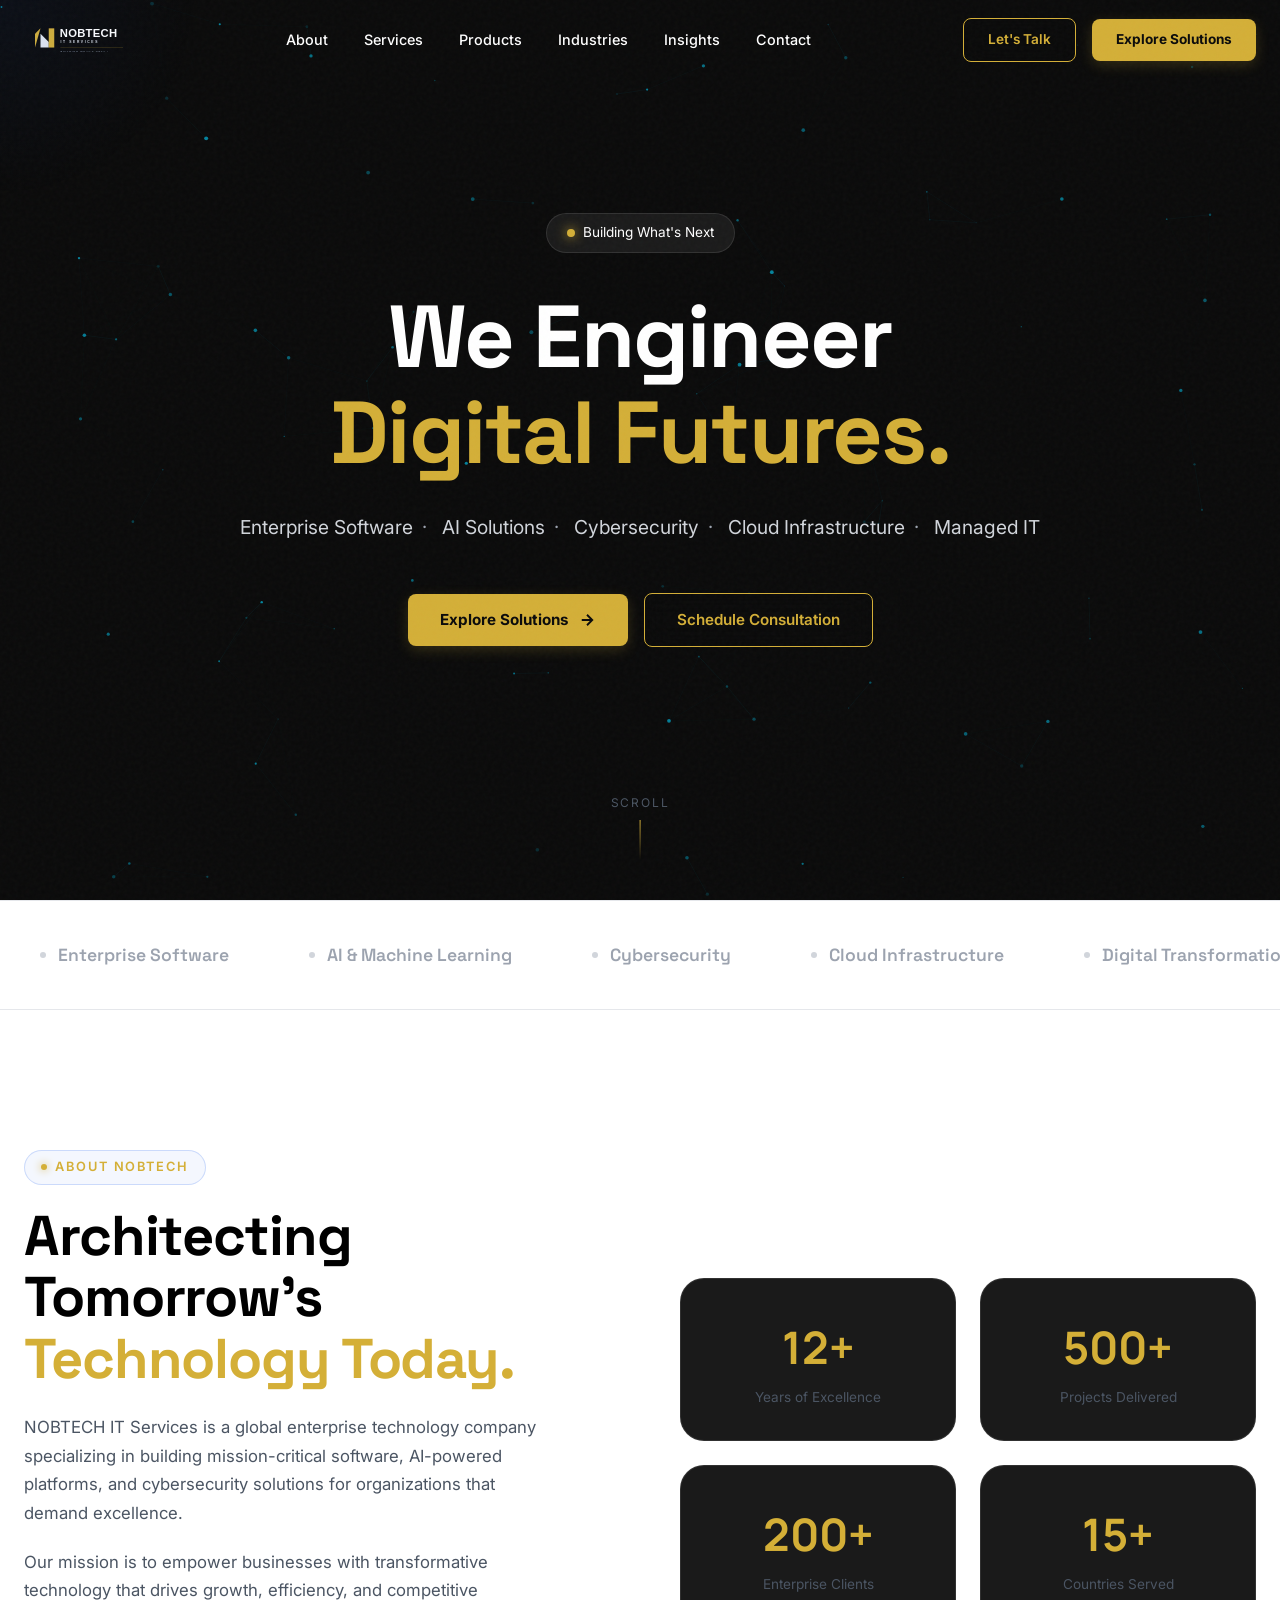
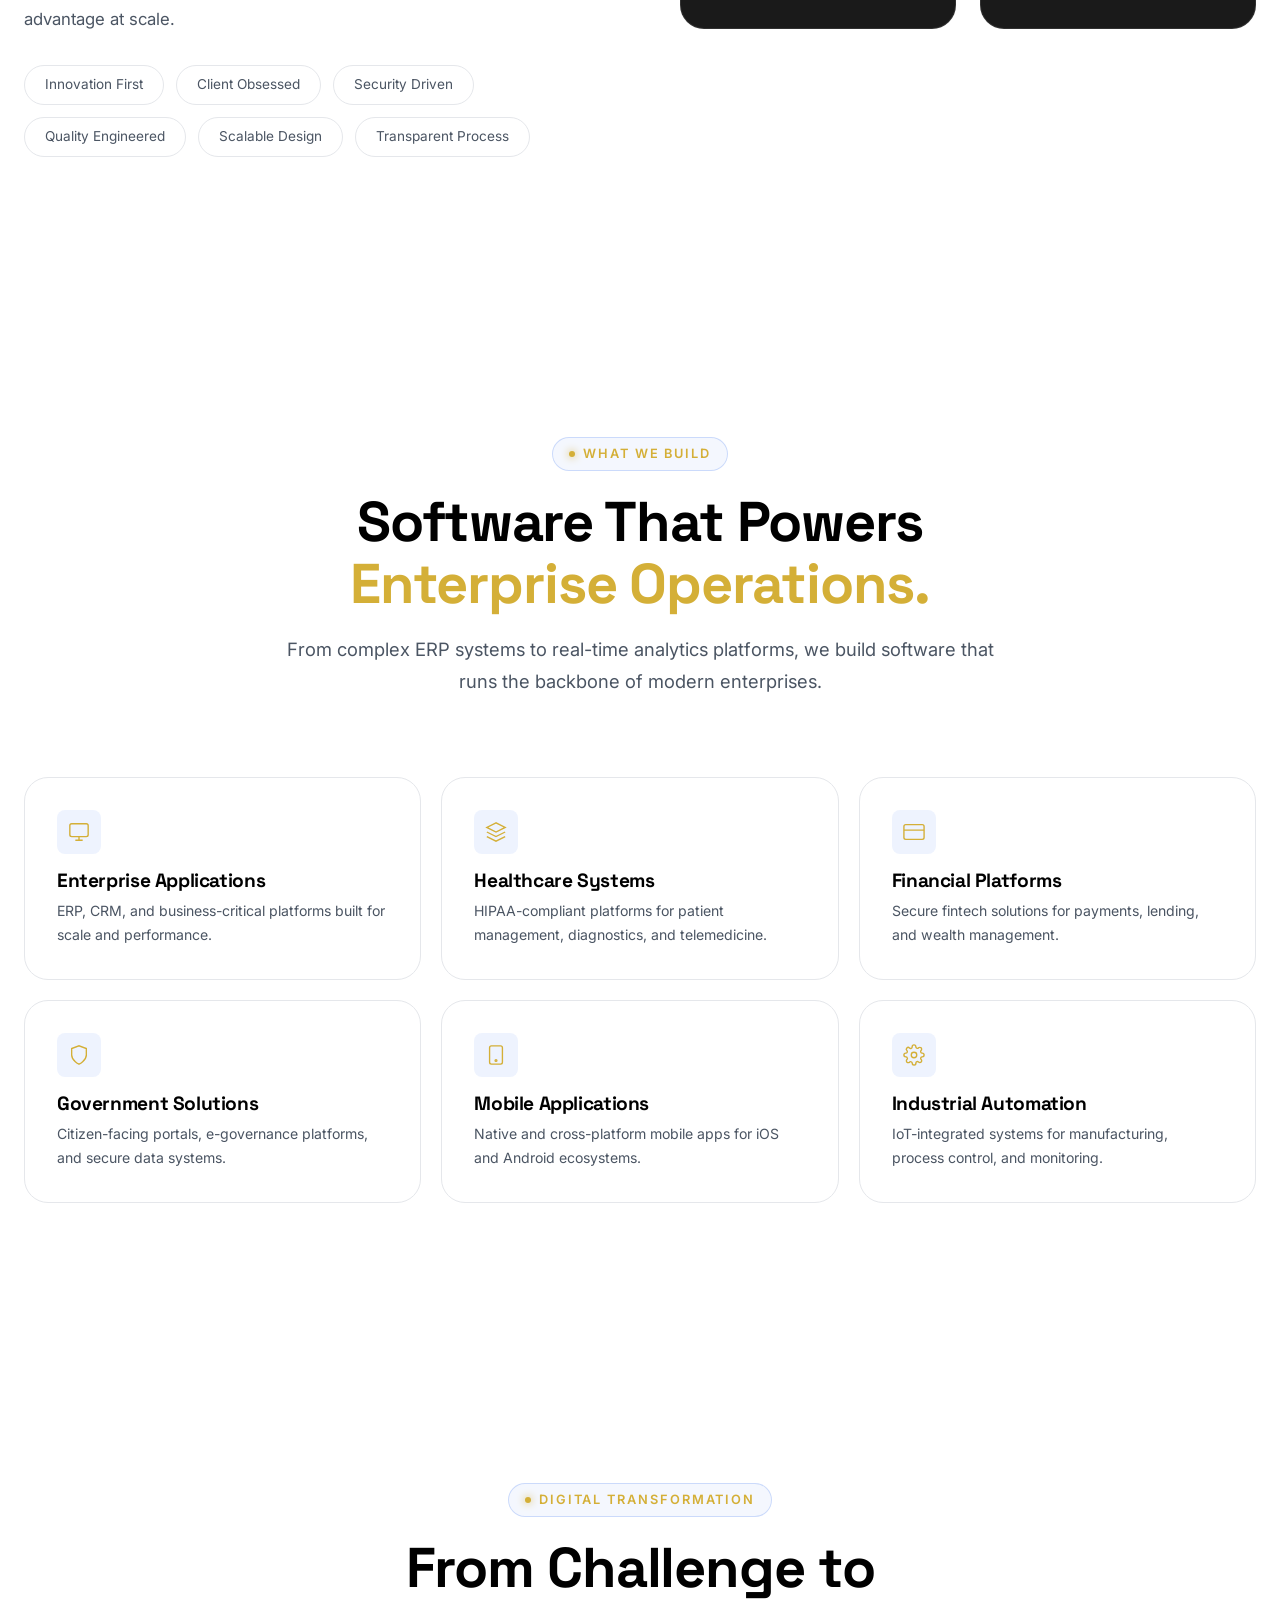
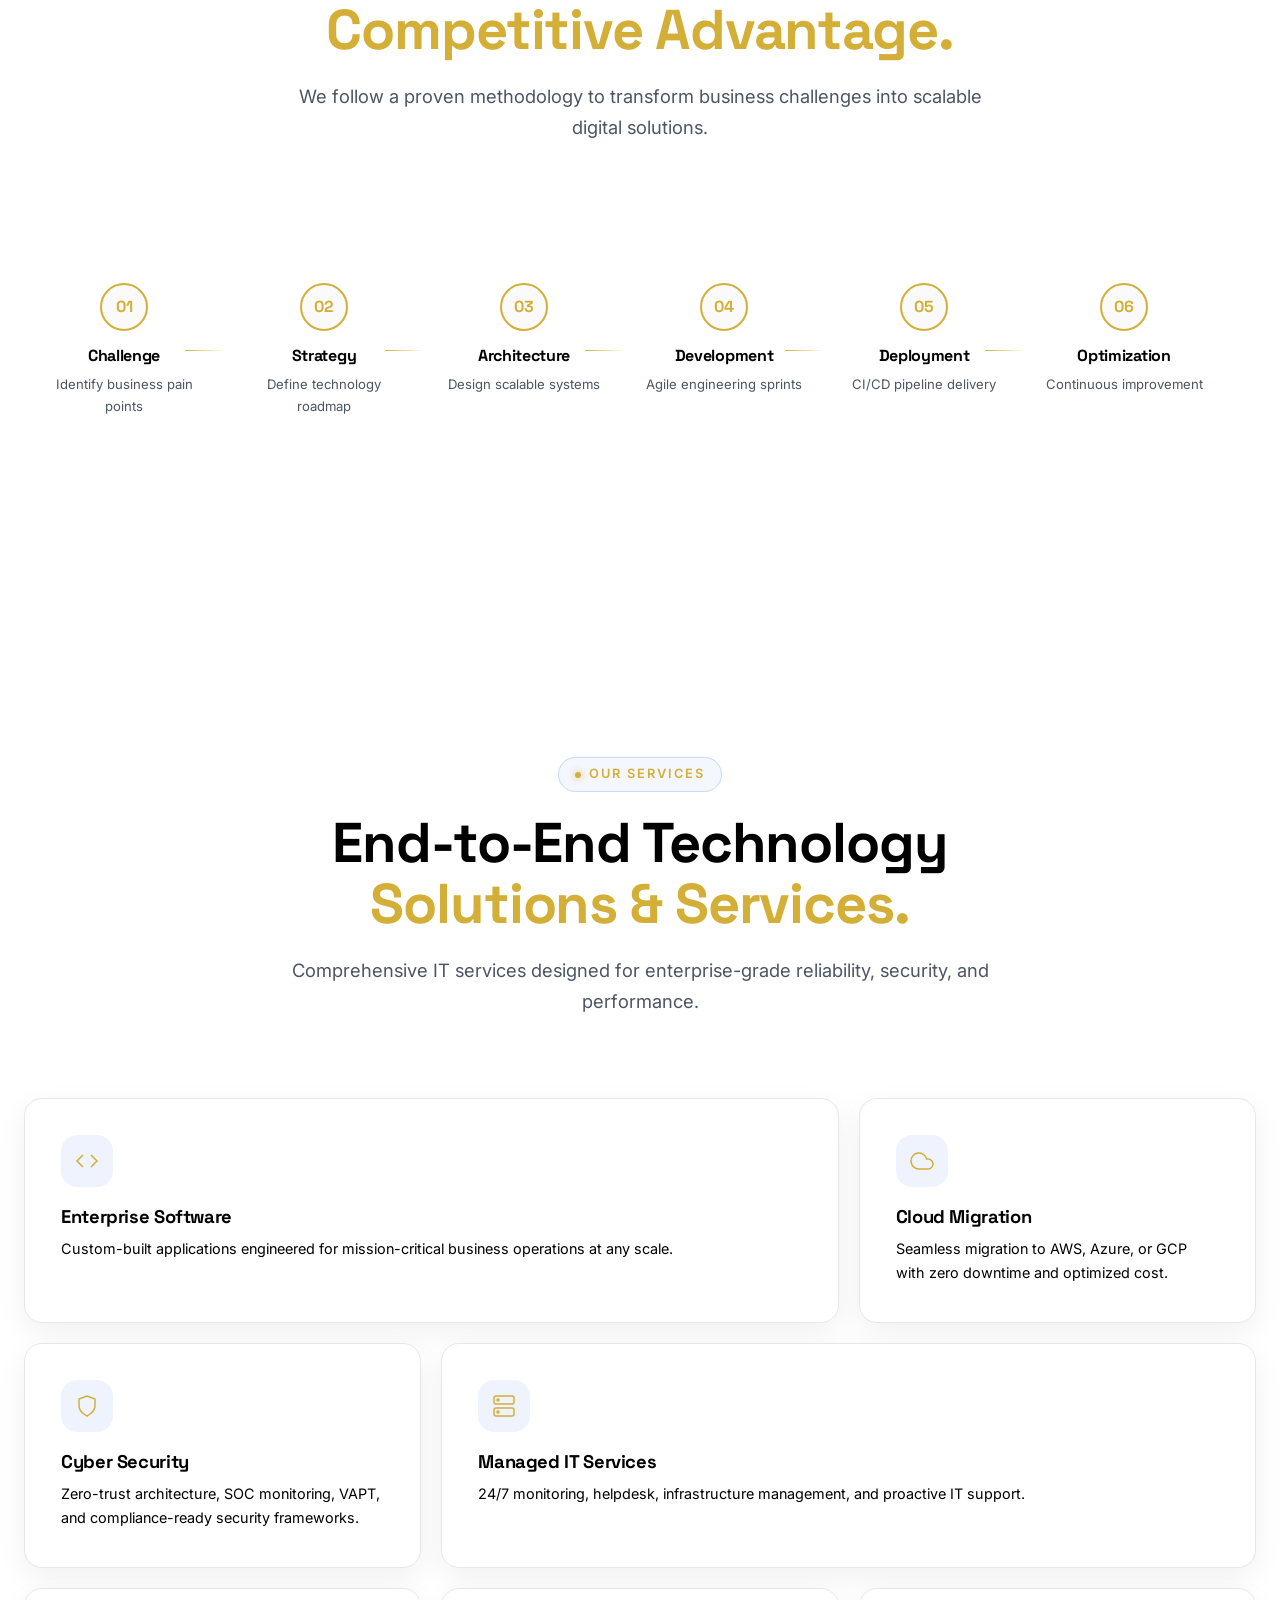
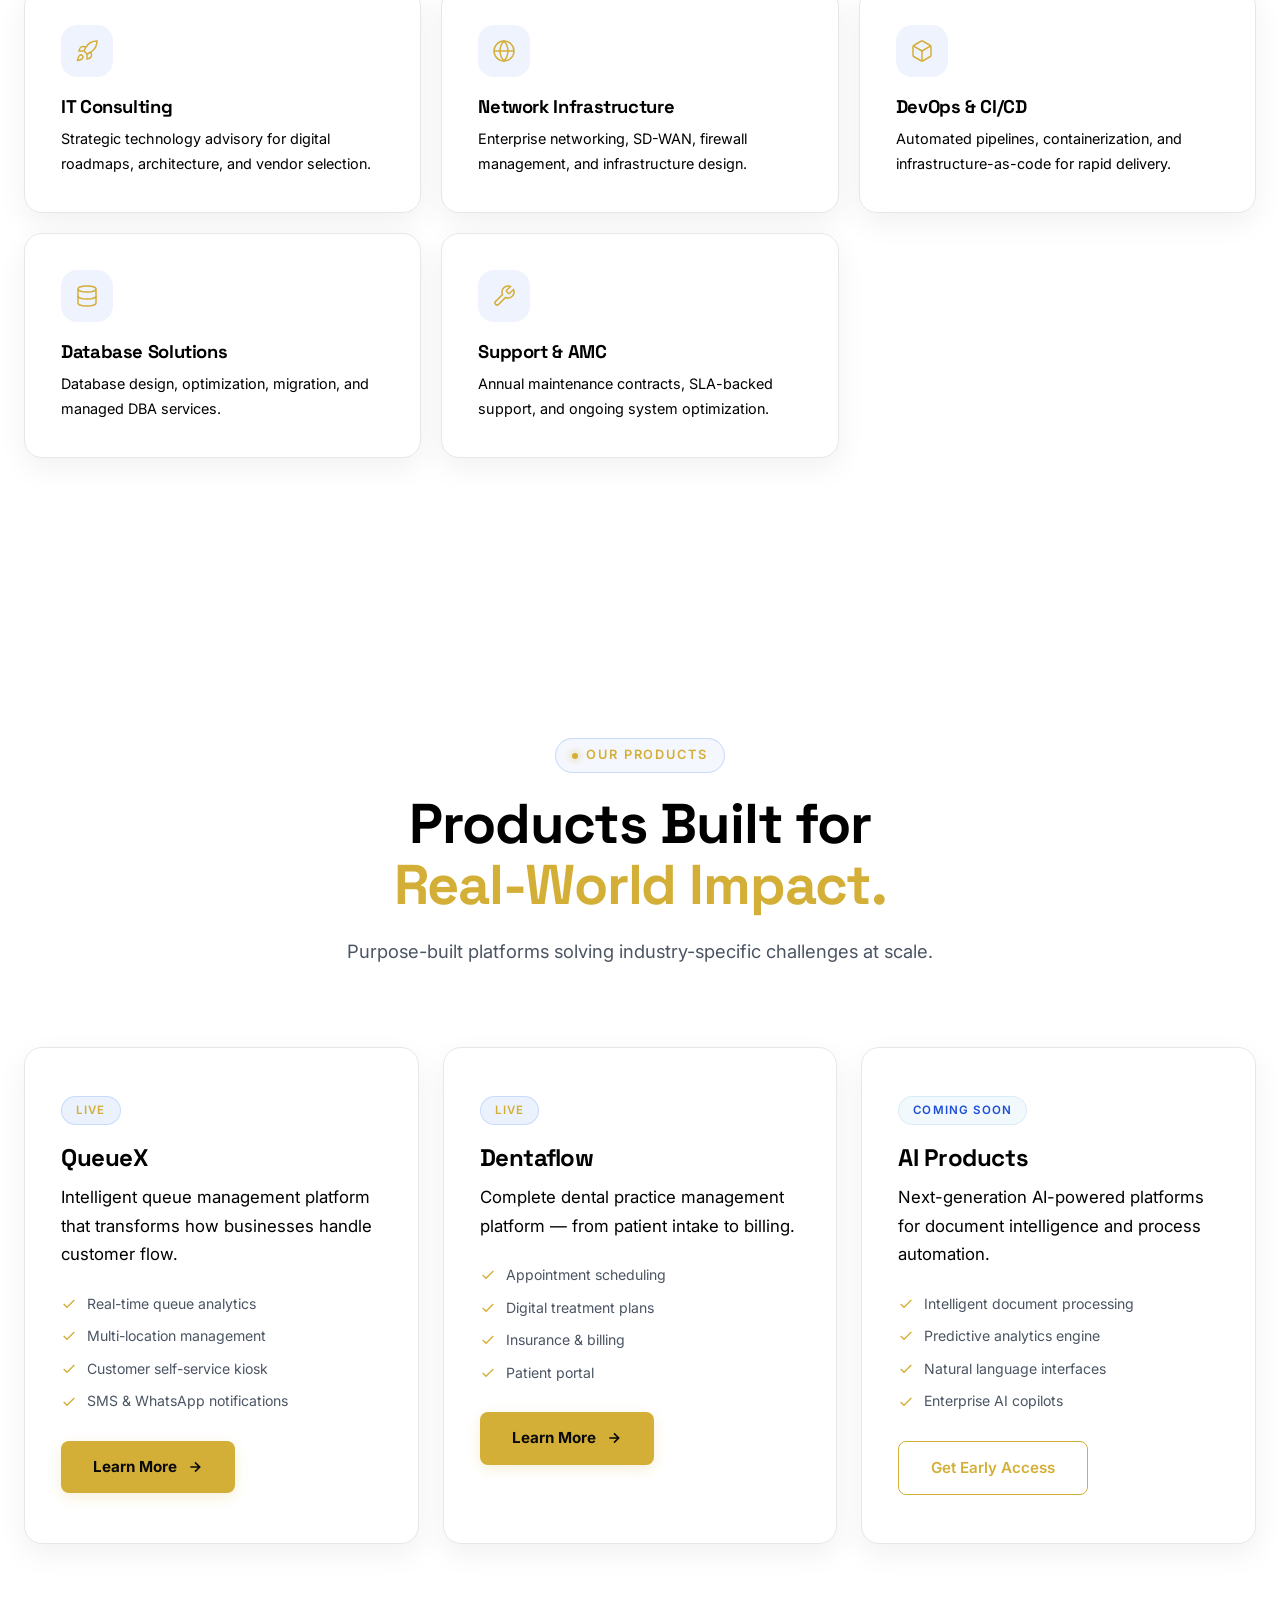
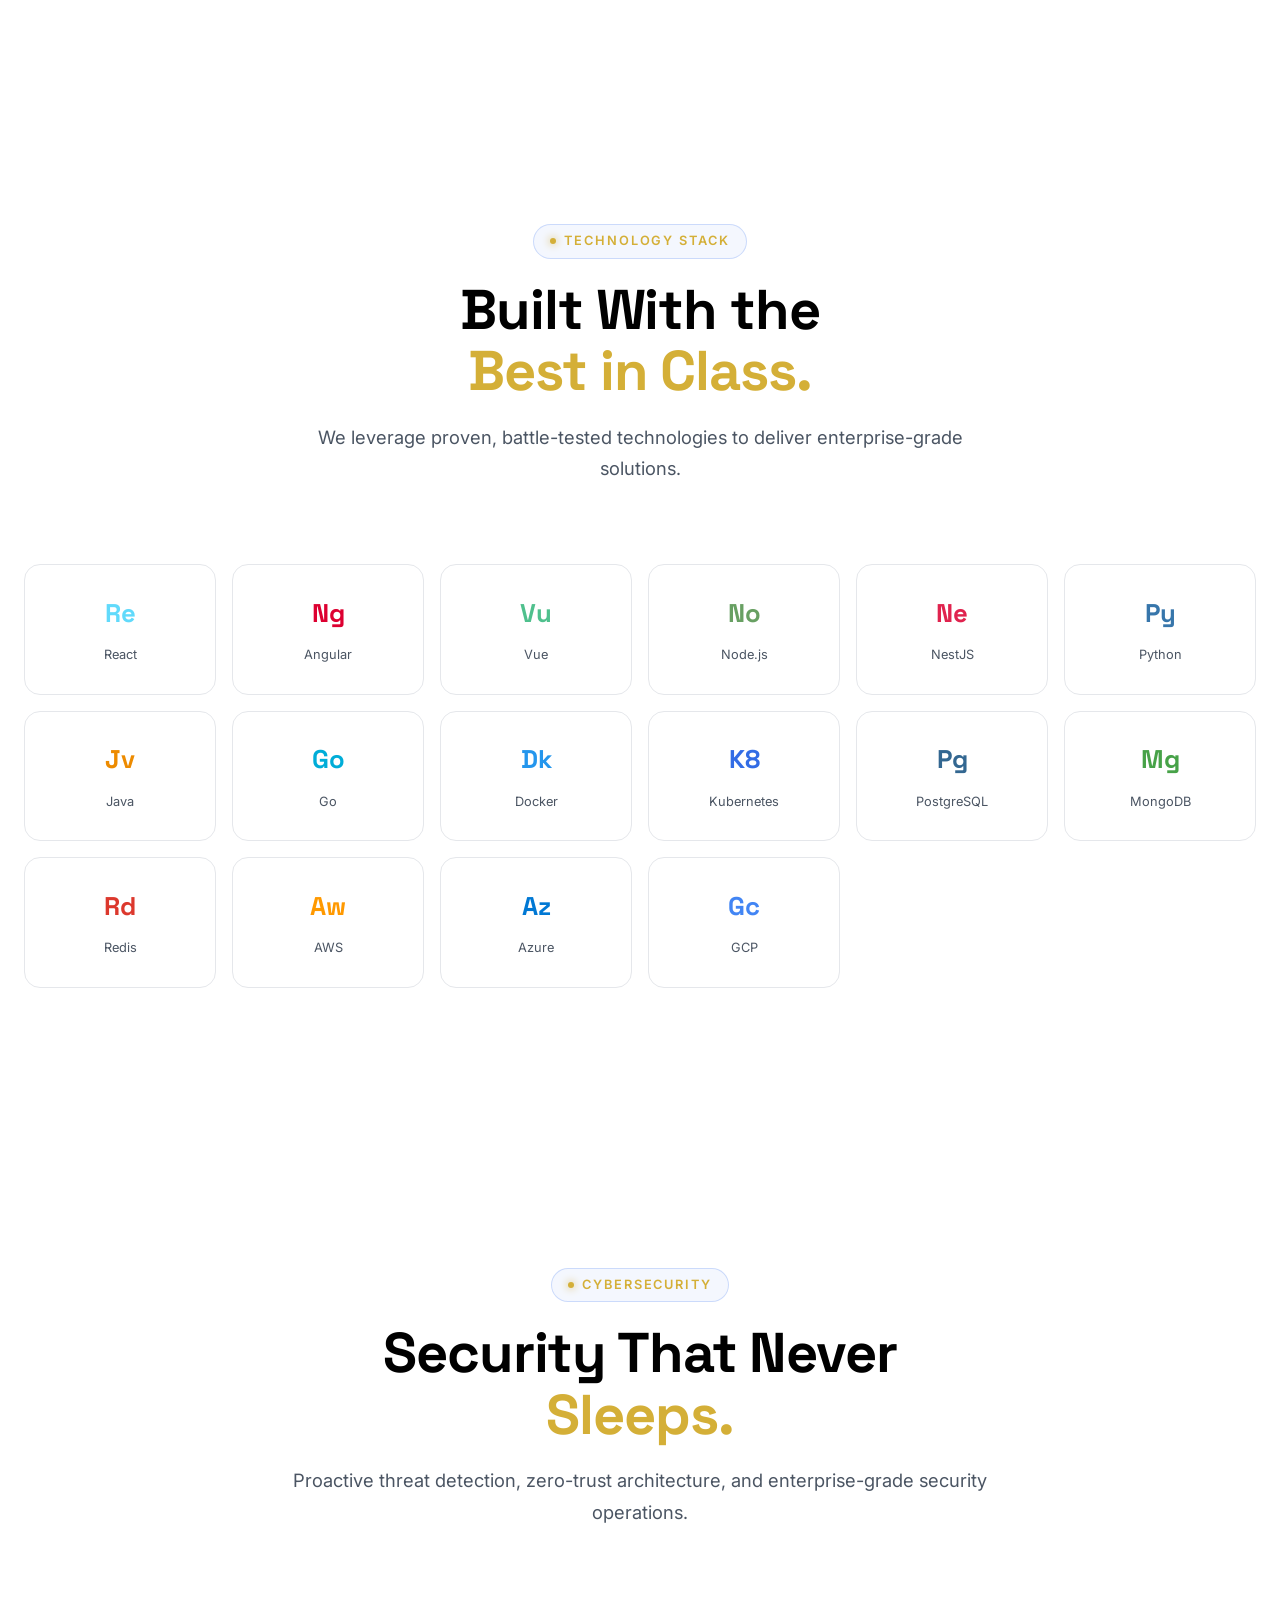
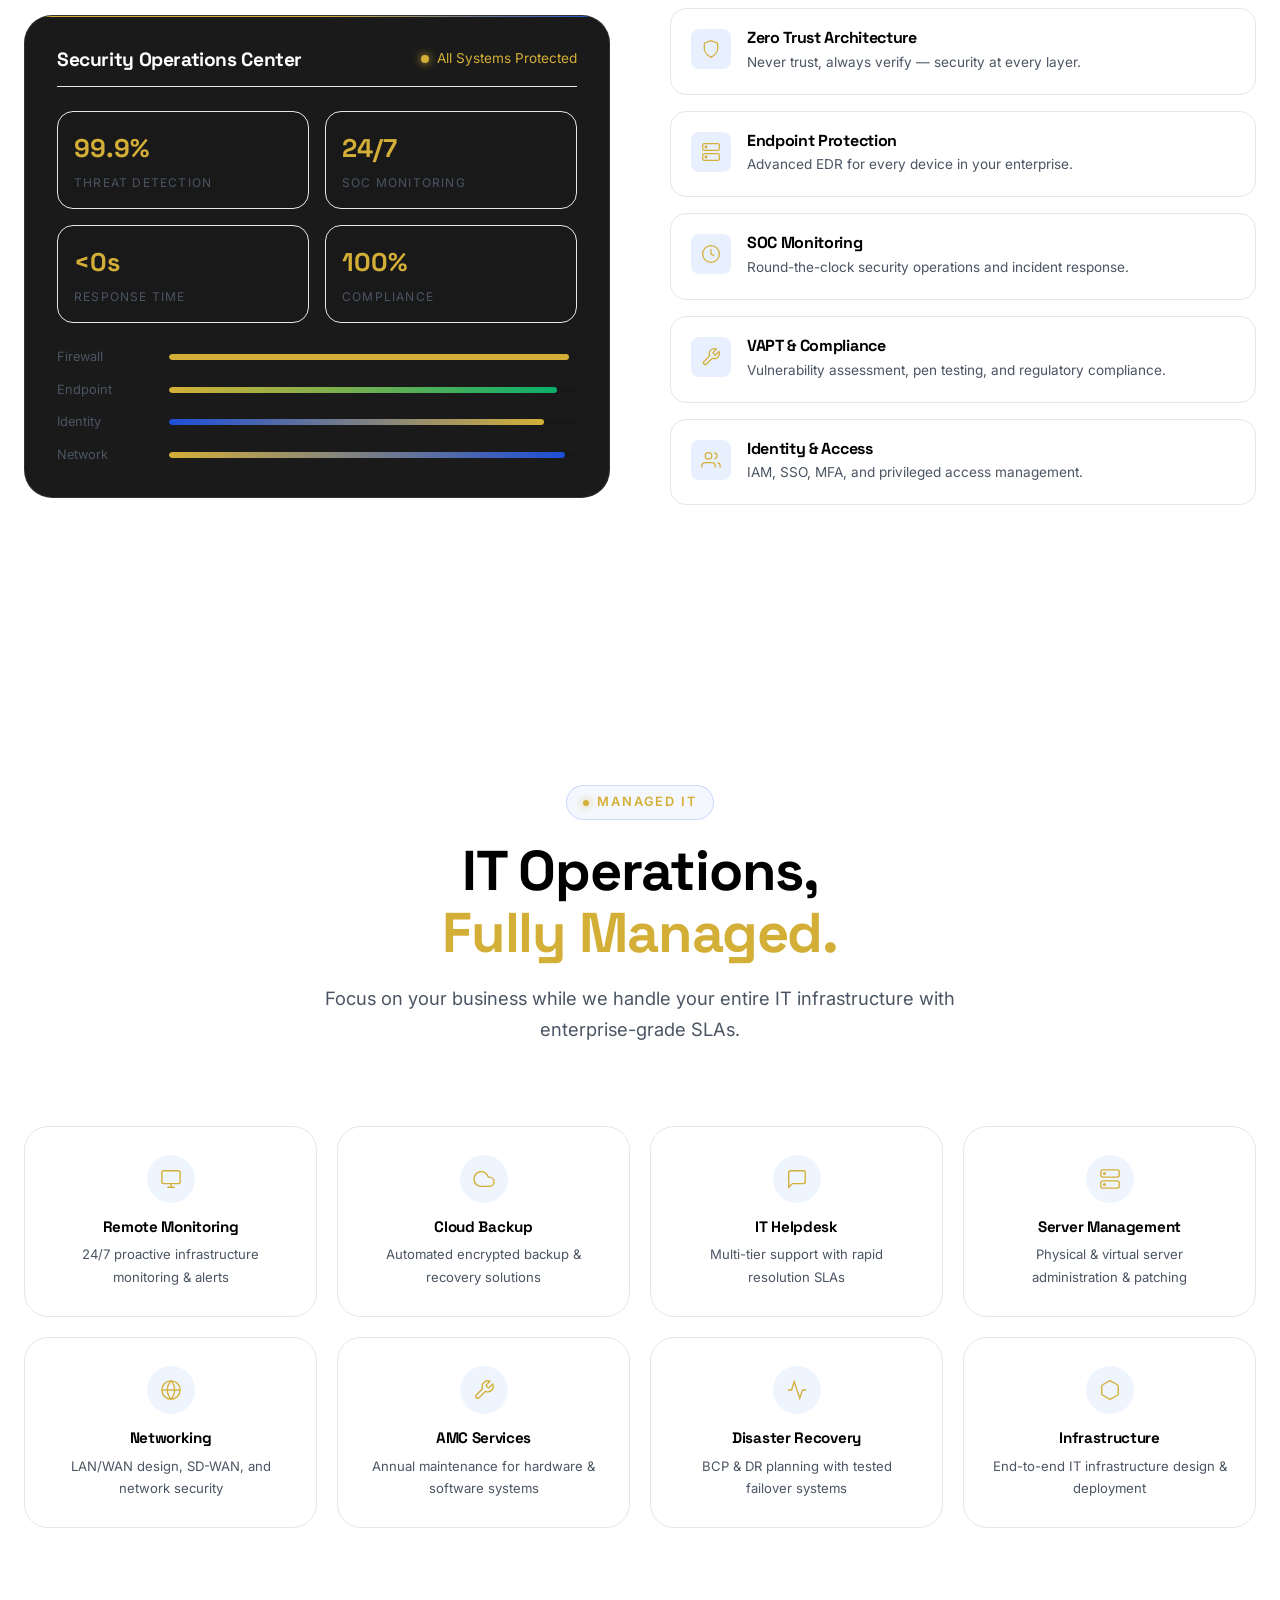
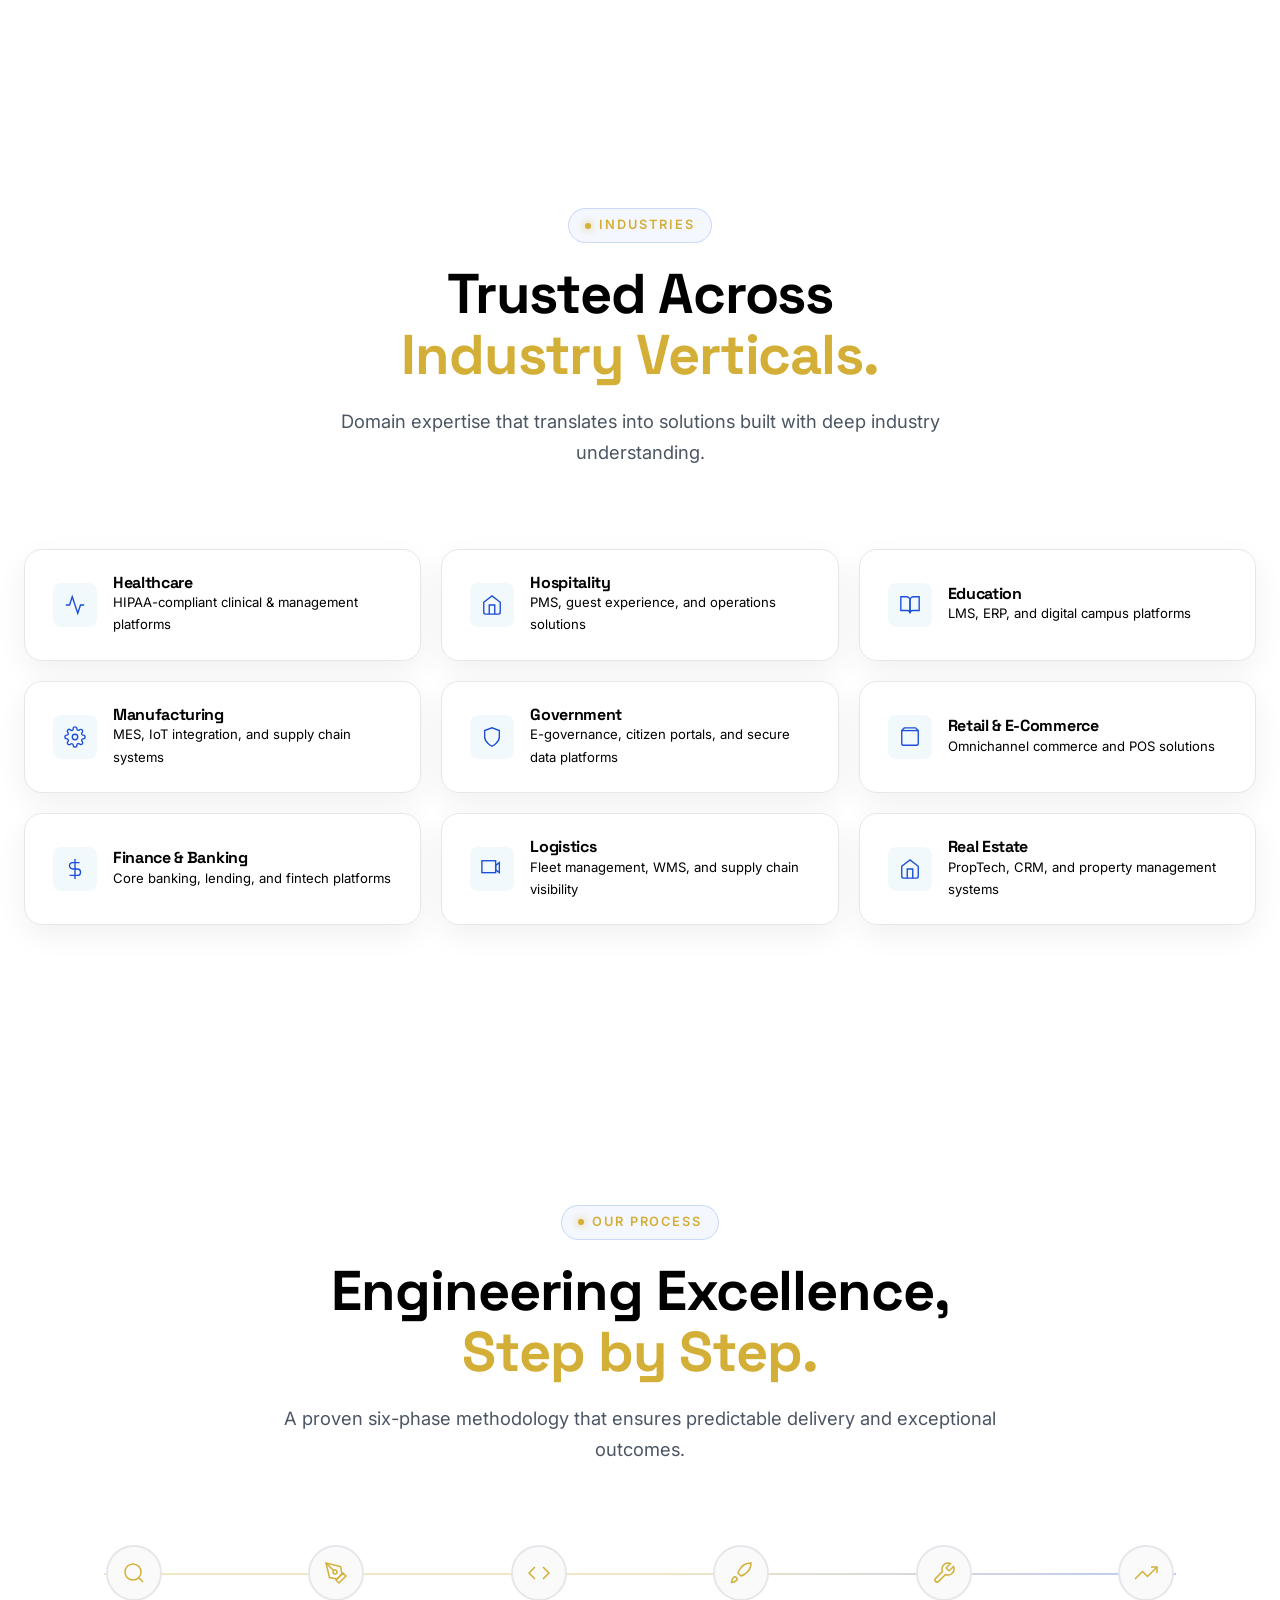
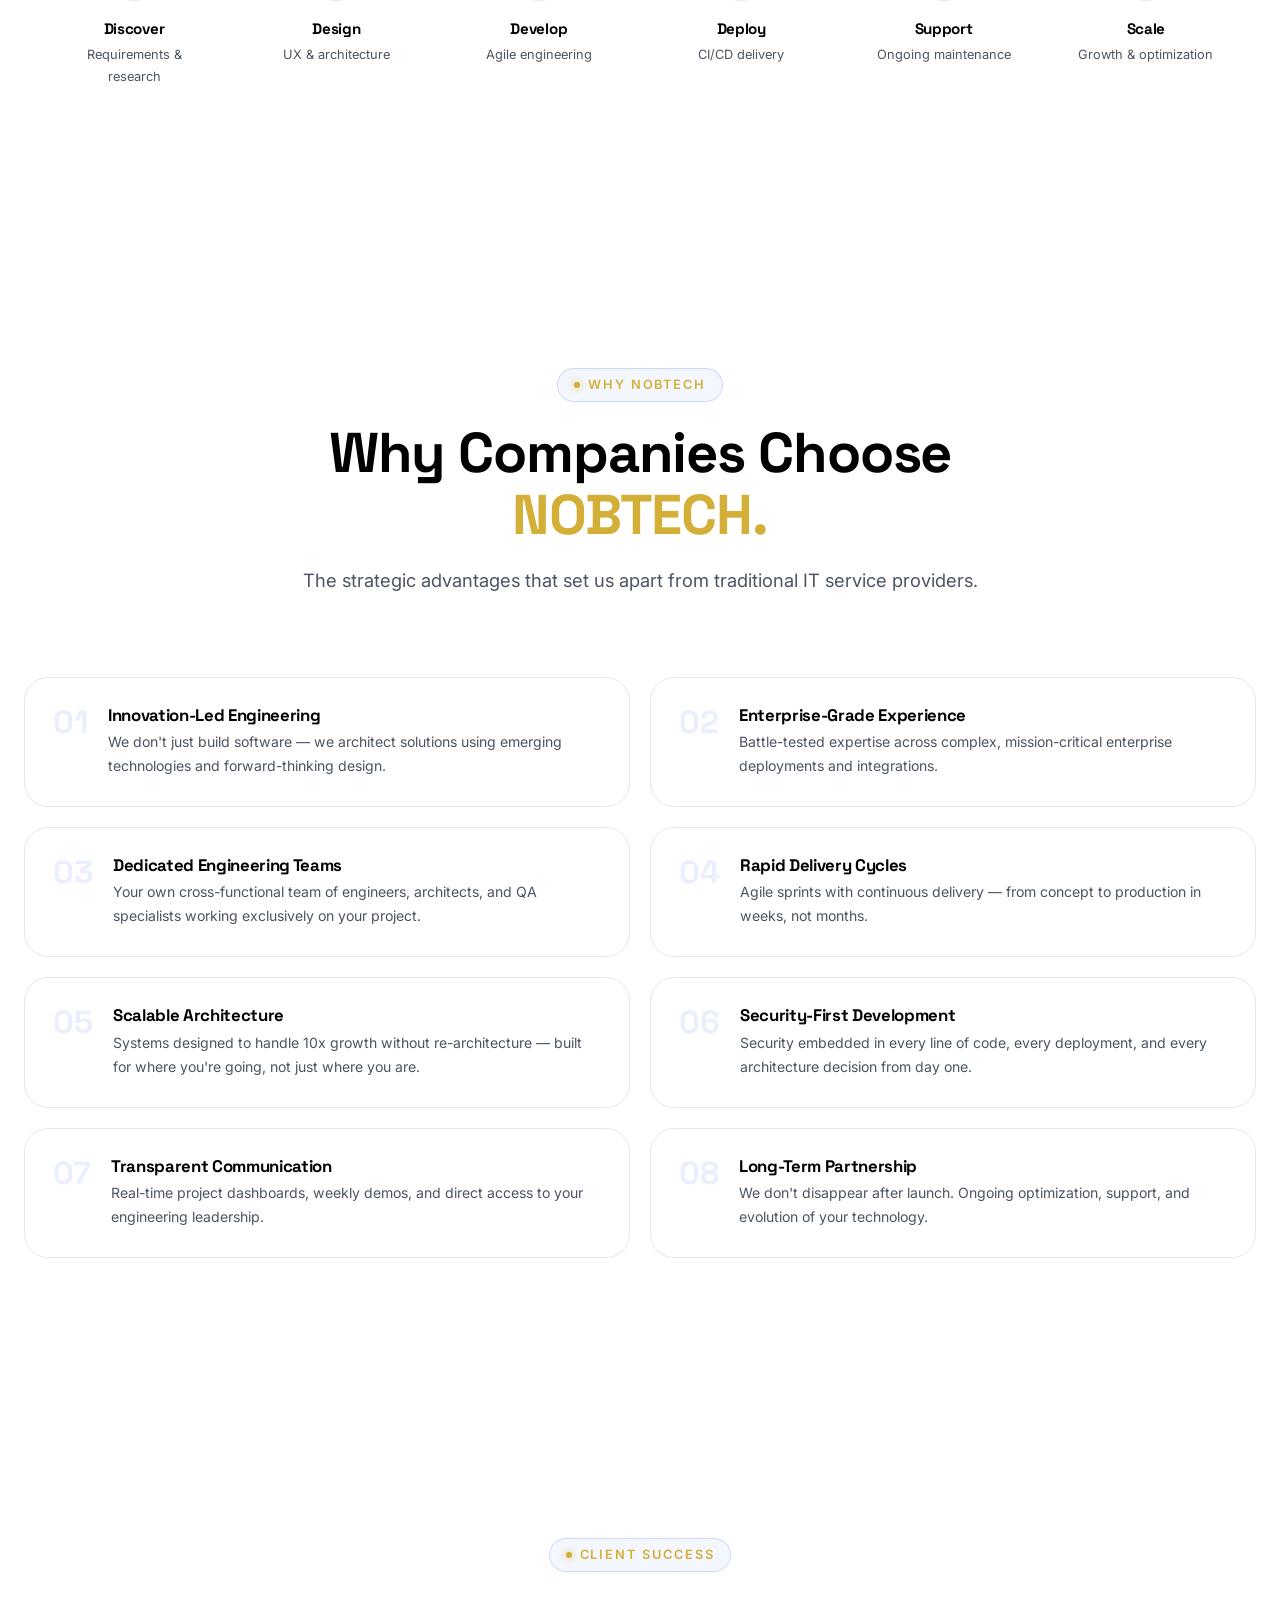
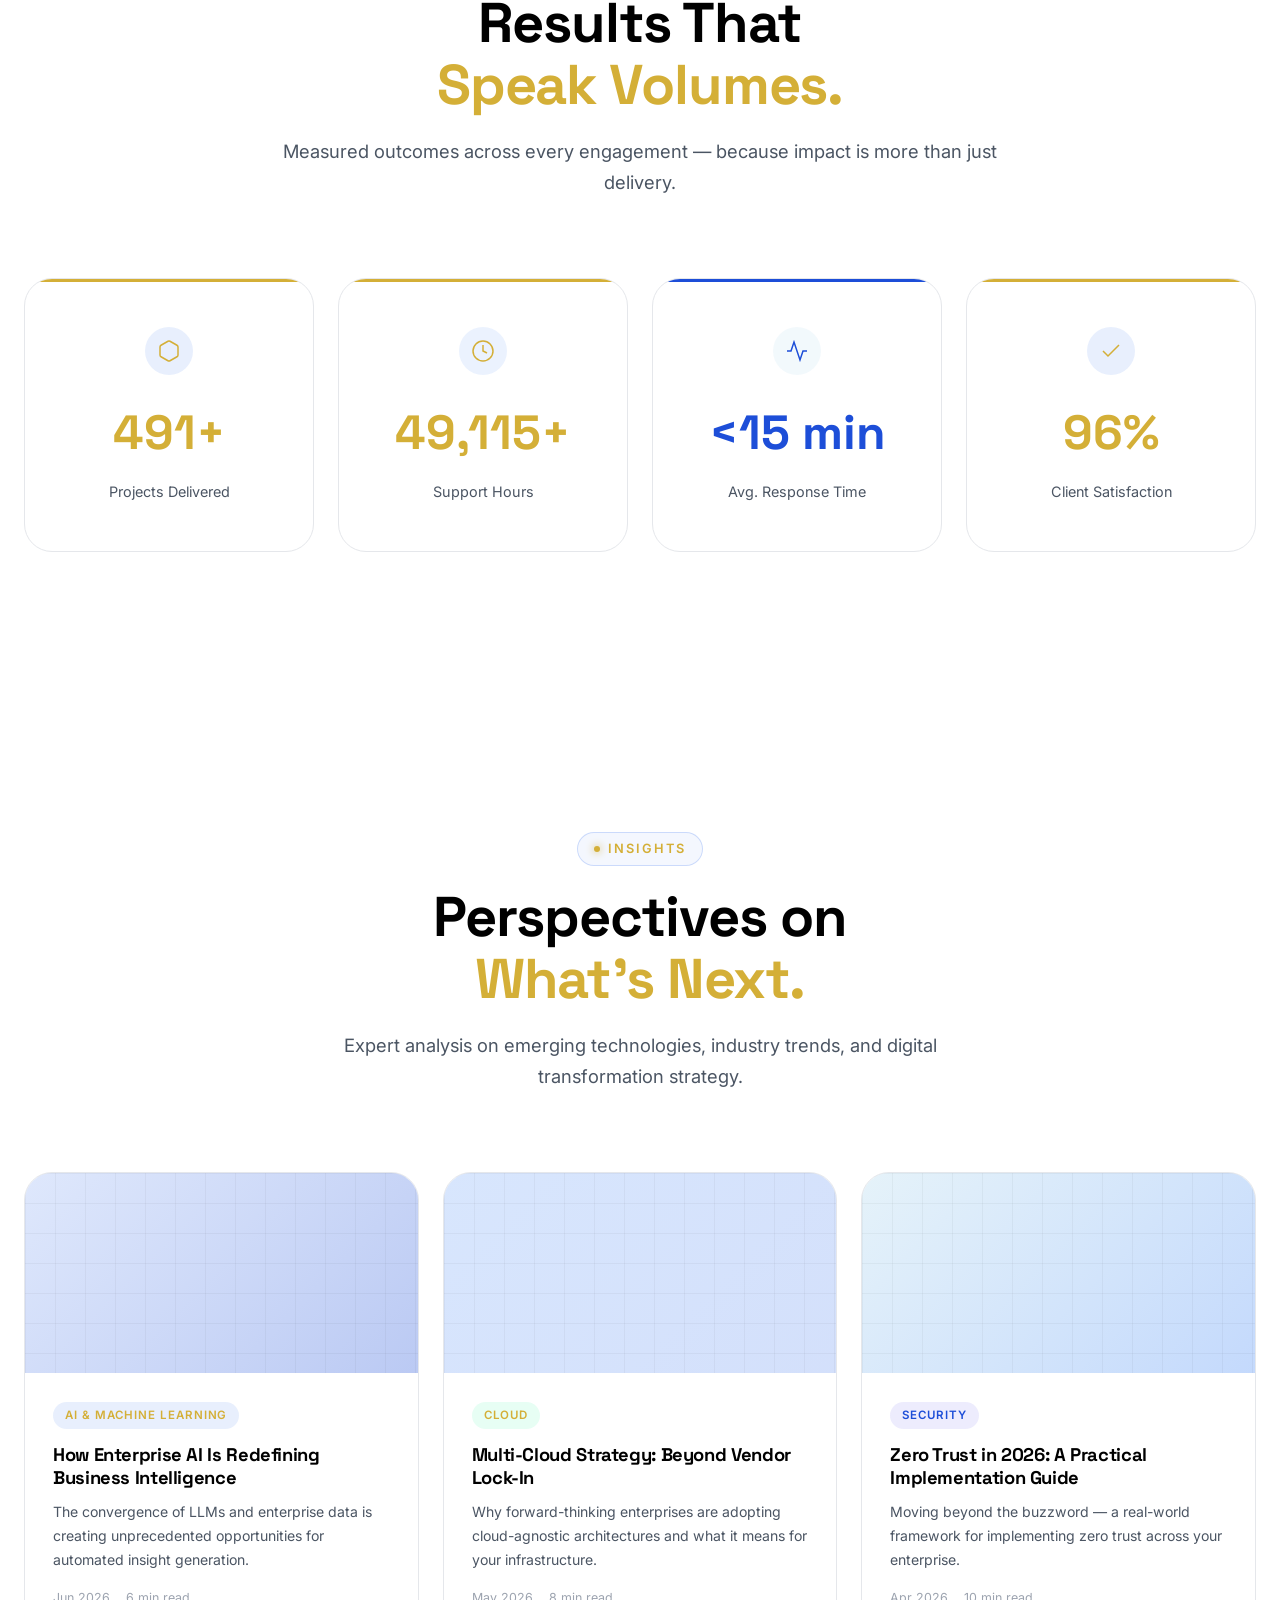
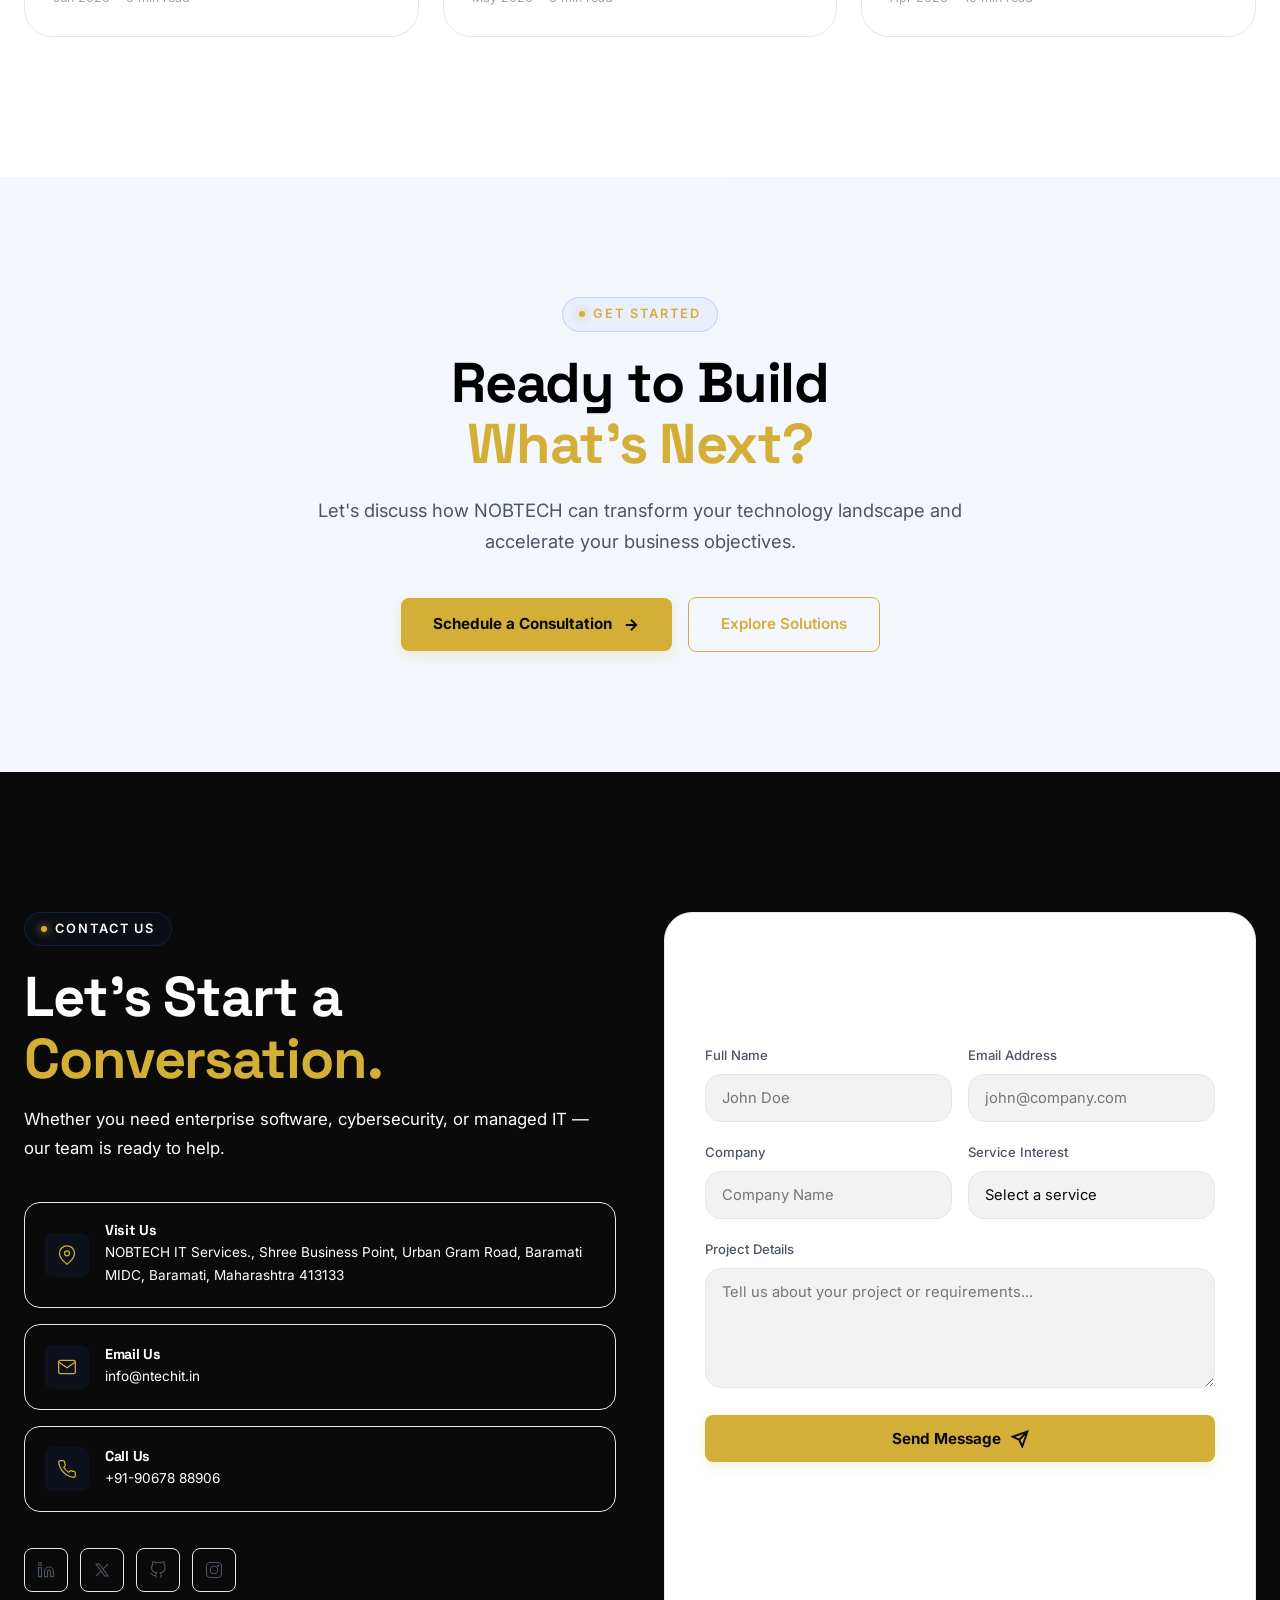
==== commit e6f4b734: "Add files via upload" ====
--- a/index.html
+++ b/index.html
@@ -3,22 +3,22 @@
 <head>
   <meta charset="UTF-8">
   <meta name="viewport" content="width=device-width, initial-scale=1.0">
-  <meta name="description" content="NexusTech IT Services — Enterprise Software, AI Solutions, Cybersecurity, Cloud Infrastructure & Managed IT. Building What's Next.">
-  <meta name="keywords" content="enterprise software, AI solutions, cybersecurity, cloud infrastructure, managed IT, digital transformation, NexusTech">
-  <meta name="author" content="NexusTech IT Services Pvt Ltd">
+  <meta name="description" content="NOBTECH IT Services — Enterprise Software, AI Solutions, Cybersecurity, Cloud Infrastructure & Managed IT. Building What's Next.">
+  <meta name="keywords" content="enterprise software, AI solutions, cybersecurity, cloud infrastructure, managed IT, digital transformation, NOBTECH">
+  <meta name="author" content="NOBTECH IT Services">
   <meta name="robots" content="index, follow">
   <meta name="theme-color" content="#0B1020">
 
   <!-- Open Graph -->
   <meta property="og:type" content="website">
-  <meta property="og:title" content="NexusTech IT Services — Building What's Next">
+  <meta property="og:title" content="NOBTECH IT Services — Building What's Next">
   <meta property="og:description" content="Enterprise Software, AI Solutions, Cybersecurity, Cloud Infrastructure & Managed IT.">
   <meta property="og:url" content="https://www.ntechit.in">
   <meta property="og:image" content="https://www.ntechit.in/assets/images/og-image.png">
 
   <!-- Twitter Card -->
   <meta name="twitter:card" content="summary_large_image">
-  <meta name="twitter:title" content="NexusTech IT Services — Building What's Next">
+  <meta name="twitter:title" content="NOBTECH IT Services — Building What's Next">
   <meta name="twitter:description" content="Enterprise Software, AI Solutions, Cybersecurity, Cloud Infrastructure & Managed IT.">
 
   <!-- Schema.org -->
@@ -26,9 +26,9 @@
   {
     "@context": "https://schema.org",
     "@type": "Organization",
-    "name": "NexusTech IT Services Pvt Ltd",
+    "name": "NOBTECH IT Services",
     "url": "https://www.ntechit.in",
-    "logo": "https://www.ntechit.in/assets/images/logo.png",
+    "logo": "https://www.ntechit.in/assets/images/logo-black.svg",
     "description": "Enterprise Software, AI Solutions, Cybersecurity, Cloud Infrastructure & Managed IT Services.",
     "contactPoint": {
       "@type": "ContactPoint",
@@ -36,13 +36,13 @@
       "contactType": "sales"
     },
     "sameAs": [
-      "https://linkedin.com/company/nexustechit",
-      "https://twitter.com/nexustechit"
+      "https://linkedin.com/company/nobtechit",
+      "https://twitter.com/nobtechit"
     ]
   }
   </script>
 
-  <title>NexusTech IT Services — Building What's Next</title>
+  <title>NOBTECH IT Services — Building What's Next</title>
 
   <!-- Favicon -->
   <link rel="icon" type="image/png" href="assets/images/favicon.png">
@@ -50,7 +50,7 @@
   <!-- Fonts -->
   <link rel="preconnect" href="https://fonts.googleapis.com">
   <link rel="preconnect" href="https://fonts.gstatic.com" crossorigin>
-  <link href="https://fonts.googleapis.com/css2?family=Inter:wght@400;500;600;700&family=Space+Grotesk:wght@400;500;600;700&display=swap" rel="stylesheet">
+  <link href="https://fonts.googleapis.com/css2?family=Inter:wght@400;500;600;700&family=Space+Grotesk:wght@400;500;600;700&family=Manrope:wght@700&display=swap" rel="stylesheet">
 
   <!-- Styles -->
   <link rel="stylesheet" href="assets/css/style.css">
@@ -62,7 +62,7 @@
   <!-- Loading Screen -->
   <div class="loader" role="status" aria-label="Loading">
     <div class="loader-logo">
-      <img src="assets/images/logo-icon.png" alt="NexusTech" width="60" height="60" style="animation: pulse 1.5s ease-in-out infinite;">
+      <img src="assets/images/logo-icon.svg" alt="NOBTECH" width="60" height="60" style="animation: pulse 1.5s ease-in-out infinite;">
     </div>
     <div class="loader-bar"><div class="loader-bar-fill"></div></div>
   </div>
@@ -73,11 +73,8 @@
   <!-- Navigation -->
   <nav class="navbar" role="navigation" aria-label="Main navigation">
     <div class="container">
-      <a href="#" class="nav-logo" aria-label="NexusTech Home">
-        <div class="nav-logo-icon">
-          <img src="assets/images/logo-icon.png" alt="NexusTech" width="40" height="40">
-        </div>
-        Nexus<span class="text-gradient-blue">Tech</span>
+      <a href="#" class="nav-logo" aria-label="NOBTECH Home">
+        <img src="assets/images/logo-black.svg" alt="NOBTECH" style="height: 48px; width: auto;">
       </a>
 
       <div class="nav-links">
@@ -184,9 +181,9 @@
     <div class="container">
       <div class="about-grid">
         <div class="about-content reveal-left">
-          <span class="section-label">About NexusTech</span>
+          <span class="section-label">About NOBTECH</span>
           <h2>Architecting Tomorrow's<br><span class="text-gradient">Technology Today.</span></h2>
-          <p>NexusTech IT Services is a global enterprise technology company specializing in building mission-critical software, AI-powered platforms, and cybersecurity solutions for organizations that demand excellence.</p>
+          <p>NOBTECH IT Services is a global enterprise technology company specializing in building mission-critical software, AI-powered platforms, and cybersecurity solutions for organizations that demand excellence.</p>
           <p>Our mission is to empower businesses with transformative technology that drives growth, efficiency, and competitive advantage at scale.</p>
 
           <div class="about-values stagger-children">
@@ -338,7 +335,7 @@
       </div>
 
       <div class="services-grid stagger-children">
-        <div class="service-card gradient-border">
+        <div class="service-card gradient-border span-2">
           <div class="card-glow"></div>
           <div class="service-icon">
             <svg viewBox="0 0 24 24" fill="none" stroke="currentColor" stroke-width="1.5"><polyline points="16 18 22 12 16 6"/><polyline points="8 6 2 12 8 18"/></svg>
@@ -365,7 +362,7 @@
           <p>Zero-trust architecture, SOC monitoring, VAPT, and compliance-ready security frameworks.</p>
         </div>
 
-        <div class="service-card gradient-border">
+        <div class="service-card gradient-border span-2">
           <div class="card-glow"></div>
           <div class="service-icon">
             <svg viewBox="0 0 24 24" fill="none" stroke="currentColor" stroke-width="1.5"><rect x="2" y="2" width="20" height="8" rx="2"/><rect x="2" y="14" width="20" height="8" rx="2"/><circle cx="6" cy="6" r="1"/><circle cx="6" cy="18" r="1"/></svg>
@@ -902,8 +899,8 @@
   <section class="section" id="why" style="background: var(--secondary);">
     <div class="container">
       <div class="section-header reveal">
-        <span class="section-label">Why NexusTech</span>
-        <h2>Why Companies Choose<br><span class="text-gradient">NexusTech.</span></h2>
+        <span class="section-label">Why NOBTECH</span>
+        <h2>Why Companies Choose<br><span class="text-gradient">NOBTECH.</span></h2>
         <p>The strategic advantages that set us apart from traditional IT service providers.</p>
       </div>
 
@@ -1087,7 +1084,7 @@
       <div class="cta-content reveal">
         <span class="section-label">Get Started</span>
         <h2>Ready to Build<br><span class="text-gradient">What's Next?</span></h2>
-        <p>Let's discuss how NexusTech can transform your technology landscape and accelerate your business objectives.</p>
+        <p>Let's discuss how NOBTECH can transform your technology landscape and accelerate your business objectives.</p>
         <div class="cta-buttons">
           <a href="#contact" class="btn btn-primary magnetic">
             Schedule a Consultation
@@ -1115,7 +1112,7 @@
               </div>
               <div>
                 <h4>Visit Us</h4>
-                <p>NexusTech IT Services Pvt Ltd., Shree Business Point, Urban Gram Road, Baramati MIDC, Baramati, Maharashtra 413133</p>
+                <p>NOBTECH IT Services., Shree Business Point, Urban Gram Road, Baramati MIDC, Baramati, Maharashtra 413133</p>
               </div>
             </div>
 
@@ -1160,11 +1157,11 @@
               src="https://maps.google.com/maps?q=Shree+Business+Point,+Urban+Gram+Road,+Baramati+MIDC,+Baramati,+Maharashtra+413133&t=&z=15&ie=UTF8&iwloc=&output=embed"
               width="100%"
               height="100%"
-              style="border:0; display:block; min-height:200px; filter: invert(90%) hue-rotate(180deg) brightness(0.9) contrast(1.1);"
+              style="border:0; display:block; min-height:200px; filter: grayscale(100%) contrast(1.1);"
               allowfullscreen=""
               loading="lazy"
               referrerpolicy="no-referrer-when-downgrade"
-              title="NexusTech Office Location - Baramati MIDC">
+              title="NOBTECH Office Location - Baramati MIDC">
             </iframe>
           </div>
         </div>
@@ -1225,11 +1222,8 @@
     <div class="container">
       <div class="footer-grid">
         <div class="footer-brand">
-          <a href="#" class="nav-logo" aria-label="NexusTech Home">
-            <div class="nav-logo-icon">
-              <img src="assets/images/logo-icon.png" alt="NexusTech" width="40" height="40">
-            </div>
-            Nexus<span class="text-gradient-blue">Tech</span>
+          <a href="#" class="nav-logo" aria-label="NOBTECH Home">
+            <img src="assets/images/logo-black.svg" alt="NOBTECH" style="height: 48px; width: auto;">
           </a>
           <p>Building enterprise technology that drives digital transformation at scale.</p>
           <div class="contact-social" style="margin-top: 0;">
@@ -1279,7 +1273,7 @@
       </div>
 
       <div class="footer-bottom">
-        <p>&copy; 2026 NexusTech IT Services Pvt Ltd. All rights reserved.</p>
+        <p>&copy; 2026 NOBTECH IT Services. All rights reserved.</p>
         <div class="footer-bottom-links">
           <a href="#">Privacy</a>
           <a href="#">Terms</a>
--- a/assets/css/style.css
+++ b/assets/css/style.css
@@ -4,25 +4,32 @@
 
 /* --- CSS Variables --- */
 :root {
-  --primary: #0B1020;
-  --secondary: #111827;
-  --accent: #00D4FF;
-  --accent2: #14F195;
-  --accent3: #4F46E5;
+  --primary: #FAFAFA;
+  --secondary: #FFFFFF;
+  --accent: #D4AF37;
+  --obsidian: #0A0A0A;
+  --carbon: #1A1A1A;
+  --success: #00B67A;
+  --warning: #F5A524;
+  --error: #E5484D;
+  --info: #3B82F6;
+  --accent2: #D4AF37;
+  --accent3: #1D4ED8;
   --white: #FFFFFF;
-  --muted: #94A3B8;
-  --dark-800: #1E293B;
-  --dark-700: #334155;
-  --dark-600: #475569;
-  --glass-bg: rgba(17, 24, 39, 0.6);
-  --glass-border: rgba(255, 255, 255, 0.08);
-  --glass-shadow: 0 8px 32px rgba(0, 0, 0, 0.4);
-  --glow-accent: 0 0 40px rgba(0, 212, 255, 0.15);
-  --glow-accent2: 0 0 40px rgba(20, 241, 149, 0.15);
-  --glow-accent3: 0 0 40px rgba(79, 70, 229, 0.15);
+  --text-main: #0A0A0A;
+  --muted: #4B5563;
+  --dark-800: #E5E7EB;
+  --dark-700: #D1D5DB;
+  --dark-600: #9CA3AF;
+  --glass-bg: #FFFFFF;
+  --glass-border: #E5E7EB;
+  --glass-shadow: 0 12px 40px rgba(0, 0, 0, 0.04);
+  --glow-accent: 0 0 40px rgba(37, 99, 235, 0.15);
+  --glow-accent2: 0 0 40px rgba(2, 132, 199, 0.15);
+  --glow-accent3: 0 0 40px rgba(29, 78, 216, 0.15);
   --radius-sm: 8px;
-  --radius-md: 12px;
-  --radius-lg: 20px;
+  --radius-md: 16px;
+  --radius-lg: 24px;
   --radius-xl: 28px;
   --font-heading: 'Space Grotesk', sans-serif;
   --font-body: 'Inter', sans-serif;
@@ -50,7 +57,7 @@
 body {
   font-family: var(--font-body);
   background: var(--primary);
-  color: var(--white);
+  color: var(--text-main);
   line-height: 1.6;
   overflow-x: hidden;
   position: relative;
@@ -66,8 +73,8 @@
 }
 
 ::selection {
-  background: rgba(0, 212, 255, 0.3);
-  color: var(--white);
+  background: rgba(37, 99, 235, 0.3);
+  color: var(--text-main);
 }
 
 img {
@@ -128,10 +135,7 @@
 }
 
 .text-gradient-blue {
-  background: linear-gradient(135deg, #2563EB, #00D4FF);
-  -webkit-background-clip: text;
-  -webkit-text-fill-color: transparent;
-  background-clip: text;
+  color: #3B82F6 !important;
 }
 
 .text-gradient-alt {
@@ -172,8 +176,8 @@
   margin-bottom: 20px;
   padding: 6px 16px;
   border-radius: 100px;
-  border: 1px solid rgba(0, 212, 255, 0.2);
-  background: rgba(0, 212, 255, 0.05);
+  border: 1px solid rgba(37, 99, 235, 0.2);
+  background: rgba(37, 99, 235, 0.05);
 }
 
 .section-label::before {
@@ -229,7 +233,7 @@
 
 .btn-primary {
   background: linear-gradient(135deg, var(--accent), #0094CC);
-  color: var(--primary);
+  color: var(--white);
   font-weight: 700;
 }
 
@@ -239,7 +243,7 @@
 
 .btn-primary:hover {
   transform: translateY(-2px);
-  box-shadow: 0 8px 30px rgba(0, 212, 255, 0.3);
+  box-shadow: 0 8px 30px rgba(37, 99, 235, 0.3);
 }
 
 .btn-primary:hover::before {
@@ -250,12 +254,12 @@
   border: 1px solid var(--glass-border);
   background: var(--glass-bg);
   backdrop-filter: blur(12px);
-  color: var(--white);
+  color: var(--text-main);
 }
 
 .btn-secondary:hover {
-  border-color: rgba(255, 255, 255, 0.2);
-  background: rgba(17, 24, 39, 0.8);
+  border-color: rgba(0, 0, 0, 0.15);
+  background: rgba(245, 245, 245, 0.8);
   transform: translateY(-2px);
 }
 
@@ -296,14 +300,14 @@
   left: 0;
   right: 0;
   height: 1px;
-  background: linear-gradient(90deg, transparent, rgba(255,255,255,0.1), transparent);
+  background: linear-gradient(90deg, transparent, rgba(0,0,0,0.08), transparent);
   opacity: 0;
   transition: opacity var(--transition-smooth);
 }
 
 .card:hover {
   transform: translateY(-4px);
-  border-color: rgba(255, 255, 255, 0.12);
+  border-color: rgba(0, 0, 0, 0.1);
   box-shadow: var(--glass-shadow);
 }
 
@@ -328,17 +332,17 @@
 }
 
 .card-icon.accent {
-  background: rgba(0, 212, 255, 0.1);
+  background: rgba(37, 99, 235, 0.1);
   color: var(--accent);
 }
 
 .card-icon.accent2 {
-  background: rgba(20, 241, 149, 0.1);
+  background: rgba(2, 132, 199, 0.1);
   color: var(--accent2);
 }
 
 .card-icon.accent3 {
-  background: rgba(79, 70, 229, 0.1);
+  background: rgba(29, 78, 216, 0.1);
   color: var(--accent3);
 }
 
@@ -374,7 +378,7 @@
 
 .navbar.scrolled {
   padding: 10px 0;
-  background: rgba(11, 16, 32, 0.85);
+  background: rgba(250, 250, 250, 0.85);
   backdrop-filter: blur(20px);
   border-bottom: 1px solid var(--glass-border);
 }
@@ -428,7 +432,7 @@
 }
 
 .nav-link:hover {
-  color: var(--white);
+  color: var(--text-main);
 }
 
 .nav-link::after {
@@ -469,7 +473,7 @@
 
 .nav-toggle span {
   height: 2px;
-  background: var(--white);
+  background: var(--text-main);
   border-radius: 2px;
   transition: all var(--transition-smooth);
 }
@@ -545,8 +549,8 @@
   position: absolute;
   inset: 0;
   background-image:
-    linear-gradient(rgba(255,255,255,0.03) 1px, transparent 1px),
-    linear-gradient(90deg, rgba(255,255,255,0.03) 1px, transparent 1px);
+    linear-gradient(rgba(0,0,0,0.04) 1px, transparent 1px),
+    linear-gradient(90deg, rgba(0,0,0,0.04) 1px, transparent 1px);
   background-size: 60px 60px;
   mask-image: radial-gradient(ellipse 80% 60% at 50% 50%, black, transparent);
 }
@@ -638,10 +642,10 @@
   margin: 0 auto;
   position: relative;
   border-radius: 50%;
-  background: radial-gradient(circle at 30% 30%, rgba(0,212,255,0.3), rgba(79,70,229,0.2), transparent 70%);
+  background: radial-gradient(circle at 30% 30%, rgba(37,99,235,0.2), rgba(2,132,199,0.1), transparent 70%);
   box-shadow:
-    0 0 60px rgba(0,212,255,0.15),
-    inset 0 0 60px rgba(79,70,229,0.1);
+    0 0 60px rgba(37,99,235,0.1),
+    inset 0 0 60px rgba(2,132,199,0.05);
   animation: sphereFloat 6s ease-in-out infinite;
 }
 
@@ -650,7 +654,7 @@
   position: absolute;
   inset: -2px;
   border-radius: 50%;
-  border: 1px solid rgba(0,212,255,0.2);
+  border: 1px solid rgba(37,99,235,0.15);
   animation: sphereRotate 20s linear infinite;
 }
 
@@ -659,7 +663,7 @@
   position: absolute;
   inset: 20px;
   border-radius: 50%;
-  border: 1px dashed rgba(255,255,255,0.05);
+  border: 1px dashed rgba(0,0,0,0.06);
   animation: sphereRotate 15s linear infinite reverse;
 }
 
@@ -667,7 +671,7 @@
   position: absolute;
   inset: -40px;
   border-radius: 50%;
-  border: 1px solid rgba(255,255,255,0.04);
+  border: 1px solid rgba(0,0,0,0.05);
   animation: sphereRotate 30s linear infinite;
 }
 
@@ -789,7 +793,7 @@
 .about-value-tag:hover {
   border-color: var(--accent);
   color: var(--accent);
-  background: rgba(0,212,255,0.05);
+  background: rgba(37,99,235,0.05);
 }
 
 .about-stats {
@@ -808,7 +812,7 @@
 }
 
 .stat-card:hover {
-  border-color: rgba(255,255,255,0.12);
+  border-color: rgba(0,0,0,0.1);
   transform: translateY(-2px);
 }
 
@@ -857,7 +861,7 @@
 
 .build-card:hover {
   transform: translateY(-4px);
-  border-color: rgba(255,255,255,0.1);
+  border-color: rgba(0,0,0,0.08);
 }
 
 .build-card:hover::after {
@@ -872,7 +876,7 @@
   align-items: center;
   justify-content: center;
   margin-bottom: 16px;
-  background: rgba(0,212,255,0.08);
+  background: rgba(37,99,235,0.08);
 }
 
 .build-card-icon svg {
@@ -954,6 +958,7 @@
    ============================================ */
 .services-grid {
   display: grid;
+  grid-auto-flow: dense;
   grid-template-columns: repeat(3, 1fr);
   gap: 20px;
 }
@@ -983,13 +988,13 @@
 
 .service-card:hover {
   transform: translateY(-6px);
-  border-color: rgba(0,212,255,0.15);
-  box-shadow: 0 20px 60px rgba(0,0,0,0.3);
+  border-color: rgba(37,99,235,0.1);
+  box-shadow: 0 20px 60px rgba(0,0,0,0.08);
 }
 
 .service-card:hover .card-glow {
   opacity: 1;
-  background: radial-gradient(circle at center, rgba(0,212,255,0.05), transparent 70%);
+  background: radial-gradient(circle at center, rgba(37,99,235,0.05), transparent 70%);
 }
 
 .service-icon {
@@ -1000,13 +1005,13 @@
   align-items: center;
   justify-content: center;
   margin-bottom: 20px;
-  background: rgba(0,212,255,0.08);
+  background: rgba(37,99,235,0.08);
   transition: all var(--transition-smooth);
 }
 
 .service-card:hover .service-icon {
-  background: rgba(0,212,255,0.15);
-  box-shadow: 0 0 20px rgba(0,212,255,0.1);
+  background: rgba(37,99,235,0.1);
+  box-shadow: 0 0 20px rgba(37,99,235,0.1);
 }
 
 .service-icon svg {
@@ -1043,8 +1048,8 @@
 }
 
 .product-card.featured {
-  background: linear-gradient(135deg, rgba(0,212,255,0.08), rgba(79,70,229,0.08));
-  border-color: rgba(0,212,255,0.15);
+  background: linear-gradient(135deg, rgba(37,99,235,0.08), rgba(29,78,216,0.08));
+  border-color: rgba(37,99,235,0.1);
 }
 
 .product-card:not(.featured) {
@@ -1053,7 +1058,7 @@
 
 .product-card:hover {
   transform: translateY(-6px);
-  box-shadow: 0 24px 64px rgba(0,0,0,0.3);
+  box-shadow: 0 24px 64px rgba(0,0,0,0.08);
 }
 
 .product-badge {
@@ -1068,15 +1073,15 @@
 }
 
 .product-badge.live {
-  background: rgba(20,241,149,0.1);
+  background: rgba(59,130,246,0.1);
   color: var(--accent2);
-  border: 1px solid rgba(20,241,149,0.2);
+  border: 1px solid rgba(59,130,246,0.2);
 }
 
 .product-badge.soon {
-  background: rgba(79,70,229,0.1);
+  background: rgba(2,132,199,0.05);
   color: var(--accent3);
-  border: 1px solid rgba(79,70,229,0.2);
+  border: 1px solid rgba(2,132,199,0.1);
 }
 
 .product-card h3 {
@@ -1133,7 +1138,7 @@
 }
 
 .tech-item:hover {
-  border-color: rgba(0,212,255,0.2);
+  border-color: rgba(37,99,235,0.15);
   transform: translateY(-4px);
   box-shadow: var(--glow-accent);
 }
@@ -1221,7 +1226,7 @@
 .cyber-metric {
   padding: 16px;
   border-radius: var(--radius-md);
-  background: rgba(0,0,0,0.2);
+  background: rgba(0,0,0,0.05);
   border: 1px solid var(--glass-border);
 }
 
@@ -1261,7 +1266,7 @@
 .cyber-bar-track {
   flex: 1;
   height: 6px;
-  background: rgba(255,255,255,0.05);
+  background: rgba(0,0,0,0.06);
   border-radius: 3px;
   overflow: hidden;
 }
@@ -1289,15 +1294,15 @@
 }
 
 .cyber-service-item:hover {
-  border-color: rgba(0,212,255,0.15);
-  background: rgba(0,212,255,0.03);
+  border-color: rgba(37,99,235,0.1);
+  background: rgba(37,99,235,0.03);
 }
 
 .cyber-service-icon {
   width: 40px;
   height: 40px;
   border-radius: var(--radius-sm);
-  background: rgba(0,212,255,0.1);
+  background: rgba(37,99,235,0.1);
   display: flex;
   align-items: center;
   justify-content: center;
@@ -1339,7 +1344,7 @@
 
 .managed-card:hover {
   transform: translateY(-4px);
-  border-color: rgba(20,241,149,0.15);
+  border-color: rgba(59,130,246,0.15);
   box-shadow: var(--glow-accent2);
 }
 
@@ -1347,7 +1352,7 @@
   width: 48px;
   height: 48px;
   border-radius: 50%;
-  background: rgba(20,241,149,0.08);
+  background: rgba(59,130,246,0.08);
   display: flex;
   align-items: center;
   justify-content: center;
@@ -1391,16 +1396,16 @@
 }
 
 .industry-card:hover {
-  border-color: rgba(79,70,229,0.2);
+  border-color: rgba(2,132,199,0.1);
   transform: translateX(4px);
-  background: rgba(79,70,229,0.04);
+  background: rgba(29,78,216,0.04);
 }
 
 .industry-icon {
   width: 44px;
   height: 44px;
   border-radius: var(--radius-sm);
-  background: rgba(79,70,229,0.1);
+  background: rgba(2,132,199,0.05);
   display: flex;
   align-items: center;
   justify-content: center;
@@ -1470,7 +1475,7 @@
 
 .process-step:hover .process-step-circle {
   border-color: var(--accent);
-  box-shadow: 0 0 20px rgba(0,212,255,0.2);
+  box-shadow: 0 0 20px rgba(37,99,235,0.15);
 }
 
 .process-step-circle svg {
@@ -1510,7 +1515,7 @@
 }
 
 .why-card:hover {
-  border-color: rgba(0,212,255,0.12);
+  border-color: rgba(37,99,235,0.12);
   transform: translateY(-2px);
 }
 
@@ -1518,7 +1523,7 @@
   font-family: var(--font-heading);
   font-size: 2rem;
   font-weight: 800;
-  color: rgba(0,212,255,0.15);
+  color: rgba(37,99,235,0.1);
   line-height: 1;
   flex-shrink: 0;
 }
@@ -1588,19 +1593,19 @@
 }
 
 .success-stat:nth-child(1) .success-stat-icon {
-  background: rgba(0,212,255,0.1);
+  background: rgba(37,99,235,0.1);
   color: var(--accent);
 }
 .success-stat:nth-child(2) .success-stat-icon {
-  background: rgba(20,241,149,0.1);
+  background: rgba(59,130,246,0.1);
   color: var(--accent2);
 }
 .success-stat:nth-child(3) .success-stat-icon {
-  background: rgba(79,70,229,0.1);
+  background: rgba(2,132,199,0.05);
   color: var(--accent3);
 }
 .success-stat:nth-child(4) .success-stat-icon {
-  background: rgba(0,212,255,0.1);
+  background: rgba(37,99,235,0.1);
   color: var(--accent);
 }
 
@@ -1635,7 +1640,7 @@
 
 .insight-card:hover {
   transform: translateY(-6px);
-  box-shadow: 0 20px 60px rgba(0,0,0,0.3);
+  box-shadow: 0 20px 60px rgba(0,0,0,0.08);
 }
 
 .insight-image {
@@ -1651,23 +1656,23 @@
 
 .insight-image:nth-child(1) .insight-image-gradient,
 .insight-card:nth-child(1) .insight-image-gradient {
-  background: linear-gradient(135deg, rgba(0,212,255,0.2), rgba(79,70,229,0.3));
+  background: linear-gradient(135deg, rgba(37,99,235,0.15), rgba(29,78,216,0.3));
 }
 
 .insight-card:nth-child(2) .insight-image-gradient {
-  background: linear-gradient(135deg, rgba(20,241,149,0.2), rgba(0,212,255,0.3));
+  background: linear-gradient(135deg, rgba(59,130,246,0.2), rgba(37,99,235,0.2));
 }
 
 .insight-card:nth-child(3) .insight-image-gradient {
-  background: linear-gradient(135deg, rgba(79,70,229,0.2), rgba(20,241,149,0.3));
+  background: linear-gradient(135deg, rgba(2,132,199,0.1), rgba(59,130,246,0.3));
 }
 
 .insight-image-pattern {
   position: absolute;
   inset: 0;
   background-image:
-    linear-gradient(rgba(255,255,255,0.03) 1px, transparent 1px),
-    linear-gradient(90deg, rgba(255,255,255,0.03) 1px, transparent 1px);
+    linear-gradient(rgba(0,0,0,0.04) 1px, transparent 1px),
+    linear-gradient(90deg, rgba(0,0,0,0.04) 1px, transparent 1px);
   background-size: 30px 30px;
 }
 
@@ -1684,7 +1689,7 @@
   text-transform: uppercase;
   letter-spacing: 0.08em;
   margin-bottom: 14px;
-  background: rgba(0,212,255,0.1);
+  background: rgba(37,99,235,0.1);
   color: var(--accent);
 }
 
@@ -1742,15 +1747,15 @@
 }
 
 .contact-card:hover {
-  border-color: rgba(0,212,255,0.15);
-  background: rgba(0,212,255,0.03);
+  border-color: rgba(37,99,235,0.1);
+  background: rgba(37,99,235,0.03);
 }
 
 .contact-card-icon {
   width: 44px;
   height: 44px;
   border-radius: var(--radius-sm);
-  background: rgba(0,212,255,0.08);
+  background: rgba(37,99,235,0.08);
   display: flex;
   align-items: center;
   justify-content: center;
@@ -1790,7 +1795,7 @@
 
 .social-link:hover {
   border-color: var(--accent);
-  background: rgba(0,212,255,0.08);
+  background: rgba(37,99,235,0.08);
   transform: translateY(-2px);
 }
 
@@ -1844,8 +1849,8 @@
   padding: 14px 16px;
   border-radius: var(--radius-md);
   border: 1px solid var(--glass-border);
-  background: rgba(0,0,0,0.2);
-  color: var(--white);
+  background: rgba(0,0,0,0.05);
+  color: var(--text-main);
   font-size: 0.92rem;
   transition: border-color var(--transition-fast);
 }
@@ -1854,7 +1859,7 @@
 .form-group textarea:focus,
 .form-group select:focus {
   border-color: var(--accent);
-  box-shadow: 0 0 0 3px rgba(0,212,255,0.1);
+  box-shadow: 0 0 0 3px rgba(37,99,235,0.1);
 }
 
 .form-group textarea {
@@ -1876,7 +1881,7 @@
   height: 200px;
   border-radius: var(--radius-lg);
   border: 1px solid var(--glass-border);
-  background: rgba(0,0,0,0.2);
+  background: rgba(0,0,0,0.05);
   display: flex;
   align-items: center;
   justify-content: center;
@@ -1889,8 +1894,8 @@
   position: absolute;
   inset: 0;
   background-image:
-    linear-gradient(rgba(255,255,255,0.02) 1px, transparent 1px),
-    linear-gradient(90deg, rgba(255,255,255,0.02) 1px, transparent 1px);
+    linear-gradient(rgba(0,0,0,0.02) 1px, transparent 1px),
+    linear-gradient(90deg, rgba(0,0,0,0.02) 1px, transparent 1px);
   background-size: 40px 40px;
 }
 
@@ -1932,7 +1937,7 @@
   transform: translateX(-50%);
   width: 600px;
   height: 300px;
-  background: radial-gradient(circle, rgba(0,212,255,0.05), transparent 70%);
+  background: radial-gradient(circle, rgba(37,99,235,0.05), transparent 70%);
   pointer-events: none;
 }
 
@@ -1954,7 +1959,7 @@
   text-transform: uppercase;
   letter-spacing: 0.1em;
   margin-bottom: 20px;
-  color: var(--white);
+  color: var(--text-main);
 }
 
 .footer-col a {
@@ -2005,7 +2010,7 @@
   width: 400px;
   height: 400px;
   border-radius: 50%;
-  background: radial-gradient(circle, rgba(0,212,255,0.06), transparent 70%);
+  background: radial-gradient(circle, rgba(37,99,235,0.06), transparent 70%);
   pointer-events: none;
   z-index: 9998;
   transform: translate(-50%, -50%);
@@ -2042,7 +2047,7 @@
 .loader-bar {
   width: 120px;
   height: 3px;
-  background: rgba(255,255,255,0.05);
+  background: rgba(0,0,0,0.06);
   border-radius: 3px;
   overflow: hidden;
 }
@@ -2087,7 +2092,7 @@
 
 .scroll-top:hover {
   border-color: var(--accent);
-  background: rgba(0,212,255,0.1);
+  background: rgba(37,99,235,0.1);
   transform: translateY(-2px);
 }
 
@@ -2110,7 +2115,7 @@
   content: '';
   position: absolute;
   inset: 0;
-  background: linear-gradient(135deg, rgba(0,212,255,0.05), rgba(79,70,229,0.05));
+  background: linear-gradient(135deg, rgba(37,99,235,0.05), rgba(29,78,216,0.05));
 }
 
 .cta-content {
@@ -2140,3 +2145,162 @@
 .nav-overlay {
   display: none;
 }
+
+.span-2 { grid-column: span 2; }
+.span-row-2 { grid-row: span 2; }
+
+
+/* ============================================
+   ENTERPRISE BLACK & GOLD OVERRIDES
+   ============================================ */
+body {
+  background-color: var(--bg-primary);
+  color: var(--text-primary);
+  font-family: 'Inter', sans-serif;
+}
+
+h1, h2, h3, h4, h5, h6, .nav-logo {
+  font-family: 'Space Grotesk', sans-serif;
+}
+
+/* Dark Sections */
+.hero, .footer, .cyber-section, .contact-section {
+  background-color: var(--obsidian) !important;
+  color: #FFFFFF !important;
+}
+
+.hero h1, .hero p, .hero .hero-sub, .hero .section-label,
+.footer h1, .footer h2, .footer h3, .footer p, .footer a, .footer li,
+.cyber-section h1, .cyber-section h2, .cyber-section p, .cyber-section .section-label {
+  color: #FFFFFF !important;
+}
+
+.hero .hero-sub span { color: #D1D5DB !important; }
+
+/* Navbar */
+.navbar.scrolled {
+  background: rgba(10, 10, 10, 0.95) !important;
+  border-bottom: 1px solid rgba(255,255,255,0.1) !important;
+}
+.navbar.scrolled .nav-link, .navbar.scrolled .nav-logo {
+  color: #FFFFFF !important;
+}
+/* If navbar is transparent at top over dark hero, text should be white */
+.navbar .nav-link, .navbar .nav-logo {
+  color: #FFFFFF;
+}
+
+
+
+/* Buttons */
+.btn-primary {
+  background: var(--accent) !important;
+  color: #0A0A0A !important;
+  border-radius: 8px !important;
+  box-shadow: 0 4px 14px rgba(212, 175, 55, 0.2) !important;
+  border: none !important;
+}
+.btn-primary:hover {
+  transform: translateY(-2px) !important;
+  box-shadow: 0 6px 20px rgba(212, 175, 55, 0.4) !important;
+}
+.btn-secondary {
+  background: transparent !important;
+  color: var(--accent) !important;
+  border: 1px solid var(--accent) !important;
+  border-radius: 8px !important;
+}
+.btn-secondary:hover {
+  background: var(--accent) !important;
+  color: #0A0A0A !important;
+}
+
+/* Cards */
+.card, .service-card, .product-card, .feature-card, .industry-card, .step-card {
+  background: #FFFFFF !important;
+  border-radius: 18px !important;
+  border: 1px solid var(--glass-border) !important;
+  box-shadow: 0 10px 30px rgba(0,0,0,0.06) !important;
+  color: var(--text-primary) !important;
+}
+.card h3, .service-card h3, .product-card h3, .feature-card h3, .industry-card h3, .step-card h3 {
+  color: var(--text-primary) !important;
+}
+.card p, .service-card p, .product-card p, .feature-card p, .industry-card p, .step-card p {
+  color: var(--text-secondary) !important;
+}
+
+.card:hover, .service-card:hover, .product-card:hover, .feature-card:hover, .industry-card:hover, .step-card:hover {
+  transform: translateY(-4px) !important;
+  box-shadow: 0 20px 40px rgba(0,0,0,0.1) !important;
+  border-color: var(--accent) !important;
+}
+
+.service-icon, .product-icon, .step-icon {
+  color: var(--accent) !important;
+}
+.service-icon svg, .product-icon svg, .step-icon svg {
+  stroke: var(--accent) !important;
+}
+
+/* Dark Mode Elements inside Dark Sections */
+.hero-badge, .cyber-dashboard, .stat-card {
+  background: var(--carbon) !important;
+  border: 1px solid rgba(255,255,255,0.1) !important;
+  color: #FFFFFF !important;
+}
+.hero-badge-dot {
+  background: var(--accent) !important;
+}
+.hero-badge-dot::after {
+  background: var(--accent) !important;
+}
+
+/* Clean up gradients and neon glows */
+.card-glow, .hero-aurora, .hero-sphere, .hero-grid, .bg-grid, .float-shape {
+  display: none !important;
+}
+
+.text-gradient {
+  background: none !important;
+  -webkit-text-fill-color: var(--accent) !important;
+  color: var(--accent) !important;
+}
+
+.stat-number {
+  font-family: 'Manrope', sans-serif !important;
+  color: var(--accent) !important;
+}
+
+
+/* Section ID overrides for Dark Sections */
+#hero, #cybersecurity, #contact, footer {
+  background-color: var(--obsidian) !important;
+  color: #FFFFFF !important;
+}
+
+#hero h1, #hero p, #hero .section-label,
+#cybersecurity h1, #cybersecurity h2, #cybersecurity p, #cybersecurity .section-label,
+#contact h1, #contact h2, #contact p, #contact .section-label,
+footer h1, footer h2, footer h3, footer p, footer a, footer li, footer .footer-text {
+  color: #FFFFFF !important;
+}
+
+/* Fix mobile nav overlay */
+@media (max-width: 768px) {
+  .nav-links {
+    background: var(--obsidian) !important;
+  }
+}
+
+
+/* Fix Loader */
+.loader {
+  background-color: var(--obsidian) !important;
+}
+.loader-bar {
+  background: var(--carbon) !important;
+}
+.loader-bar-fill {
+  background: var(--accent) !important;
+}
--- a/assets/css/responsive.css
+++ b/assets/css/responsive.css
@@ -40,7 +40,7 @@
     display: block;
     position: fixed;
     inset: 0;
-    background: rgba(11, 16, 32, 0.95);
+    background: rgba(255, 255, 255, 0.95);
     backdrop-filter: blur(20px);
     z-index: 999;
     opacity: 0;
@@ -349,3 +349,10 @@
     transform: none;
   }
 }
+
+@media (max-width: 768px) {
+  .span-2, .span-row-2 {
+    grid-column: span 1;
+    grid-row: span 1;
+  }
+}
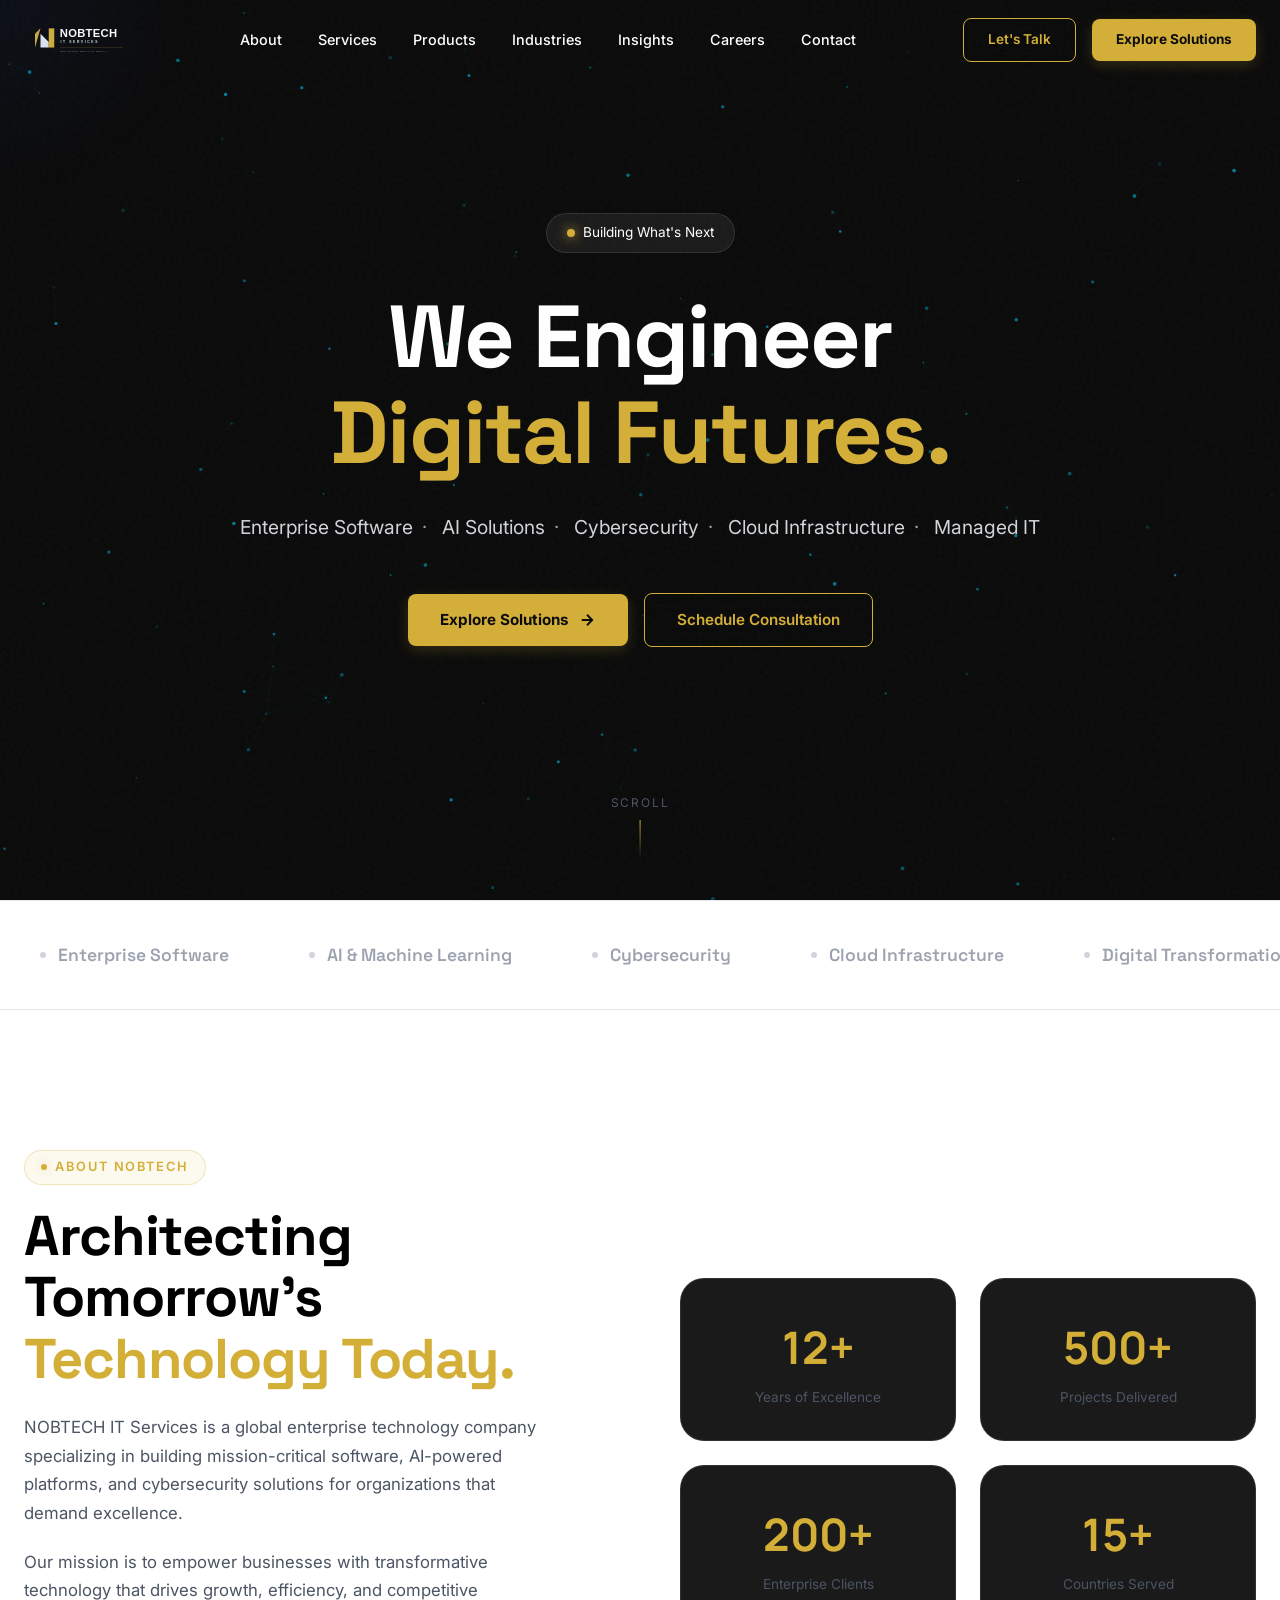
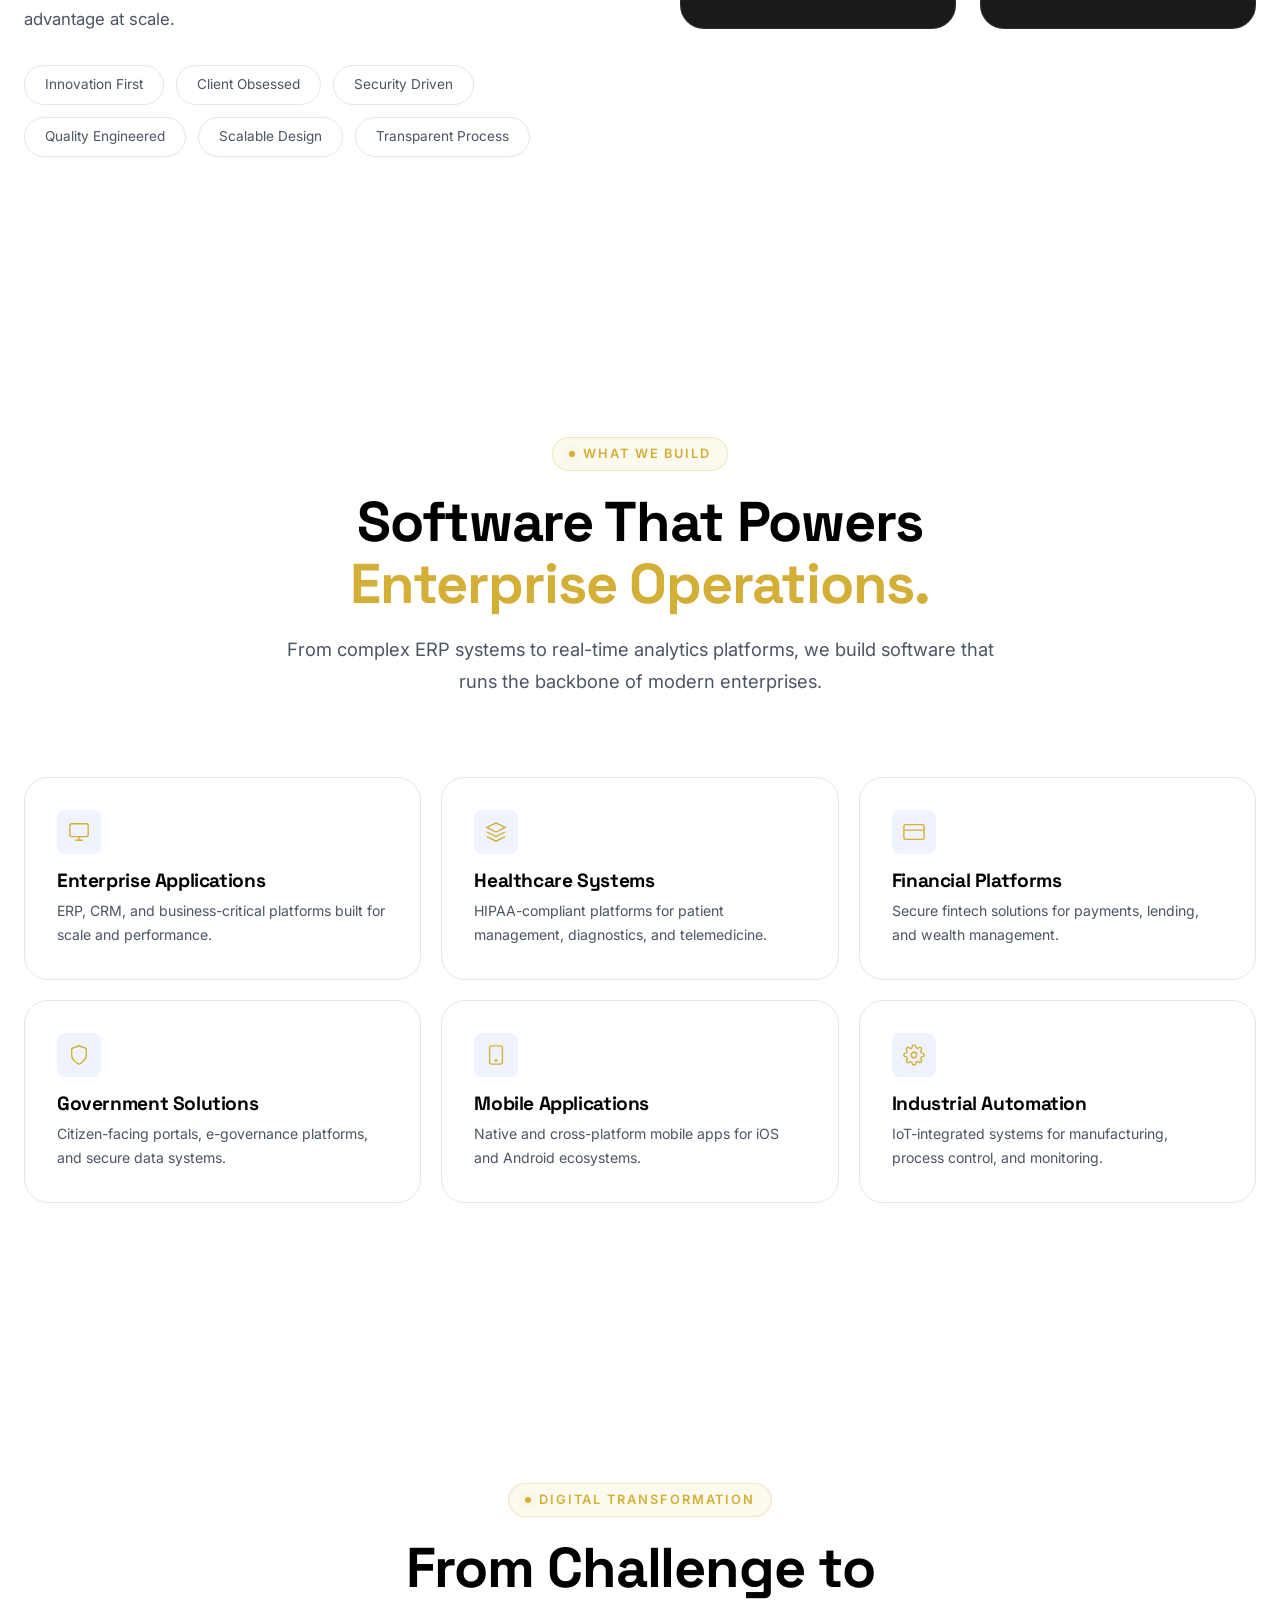
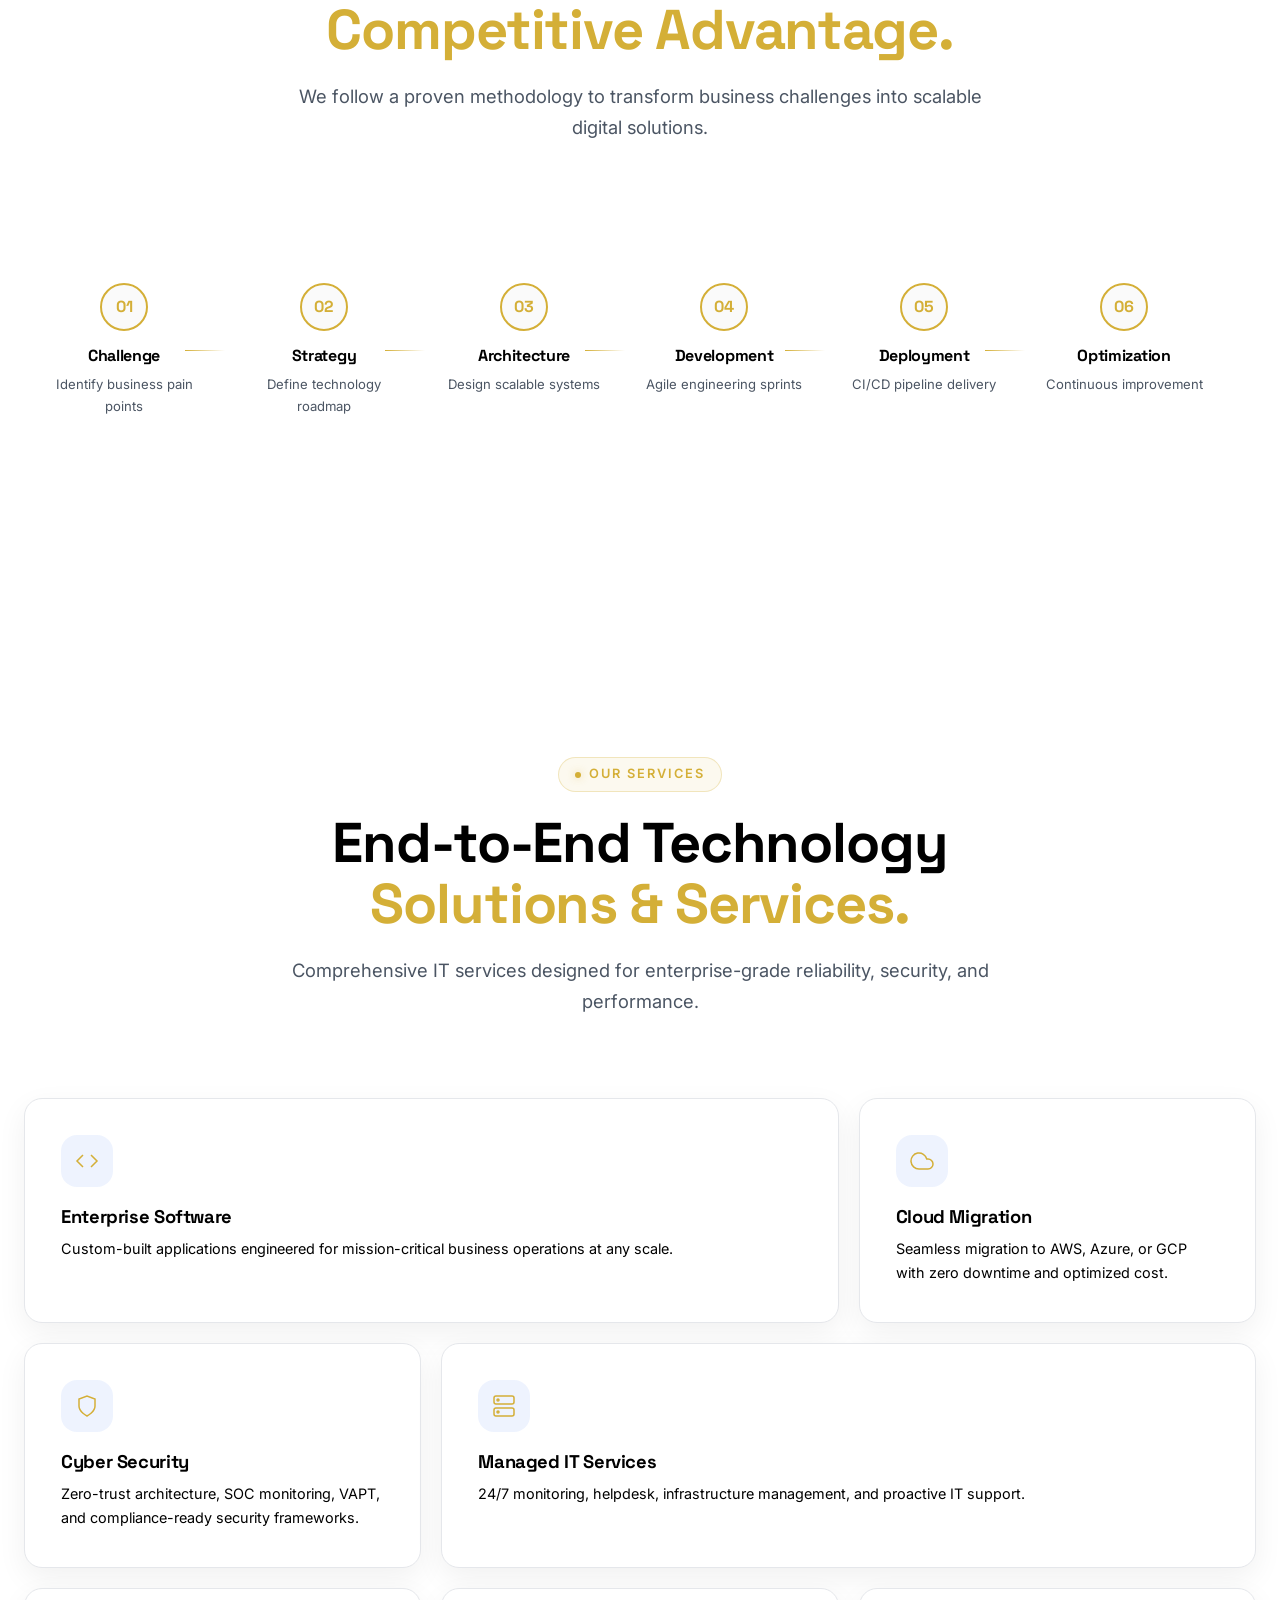
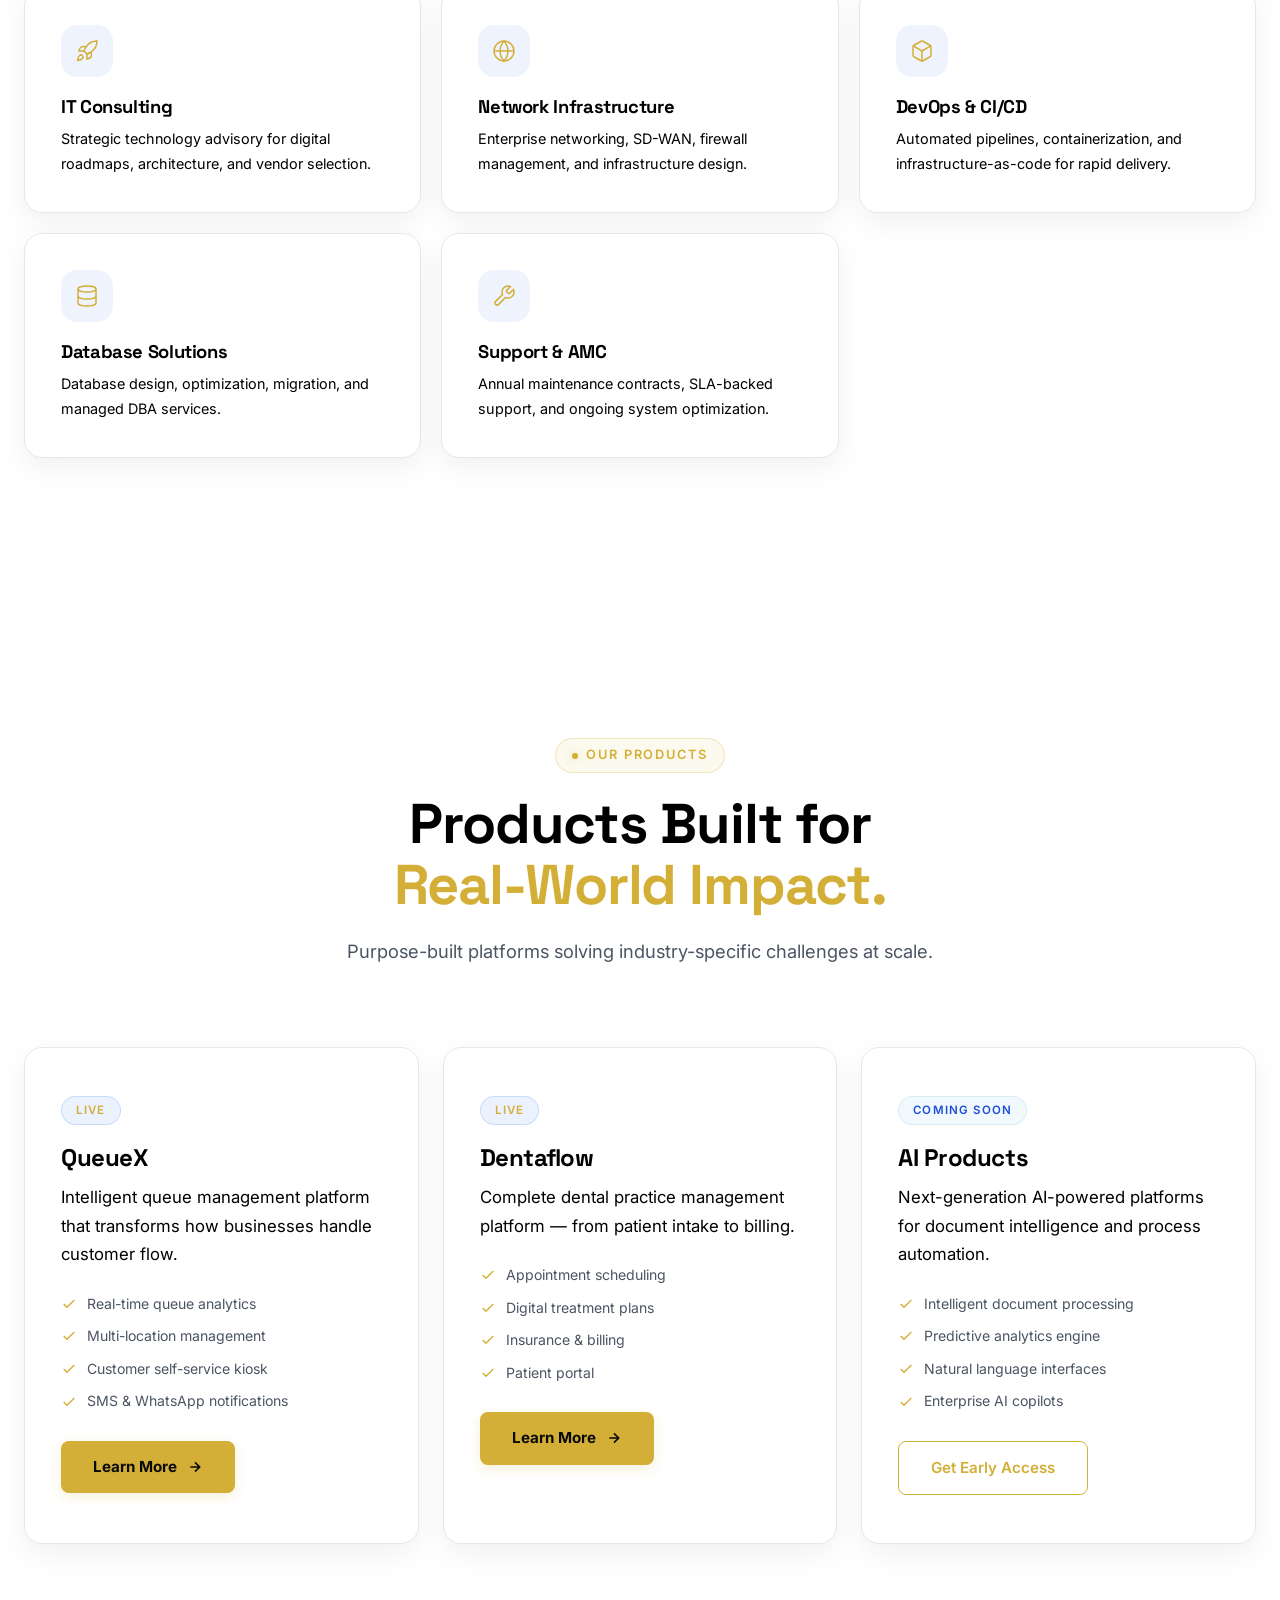
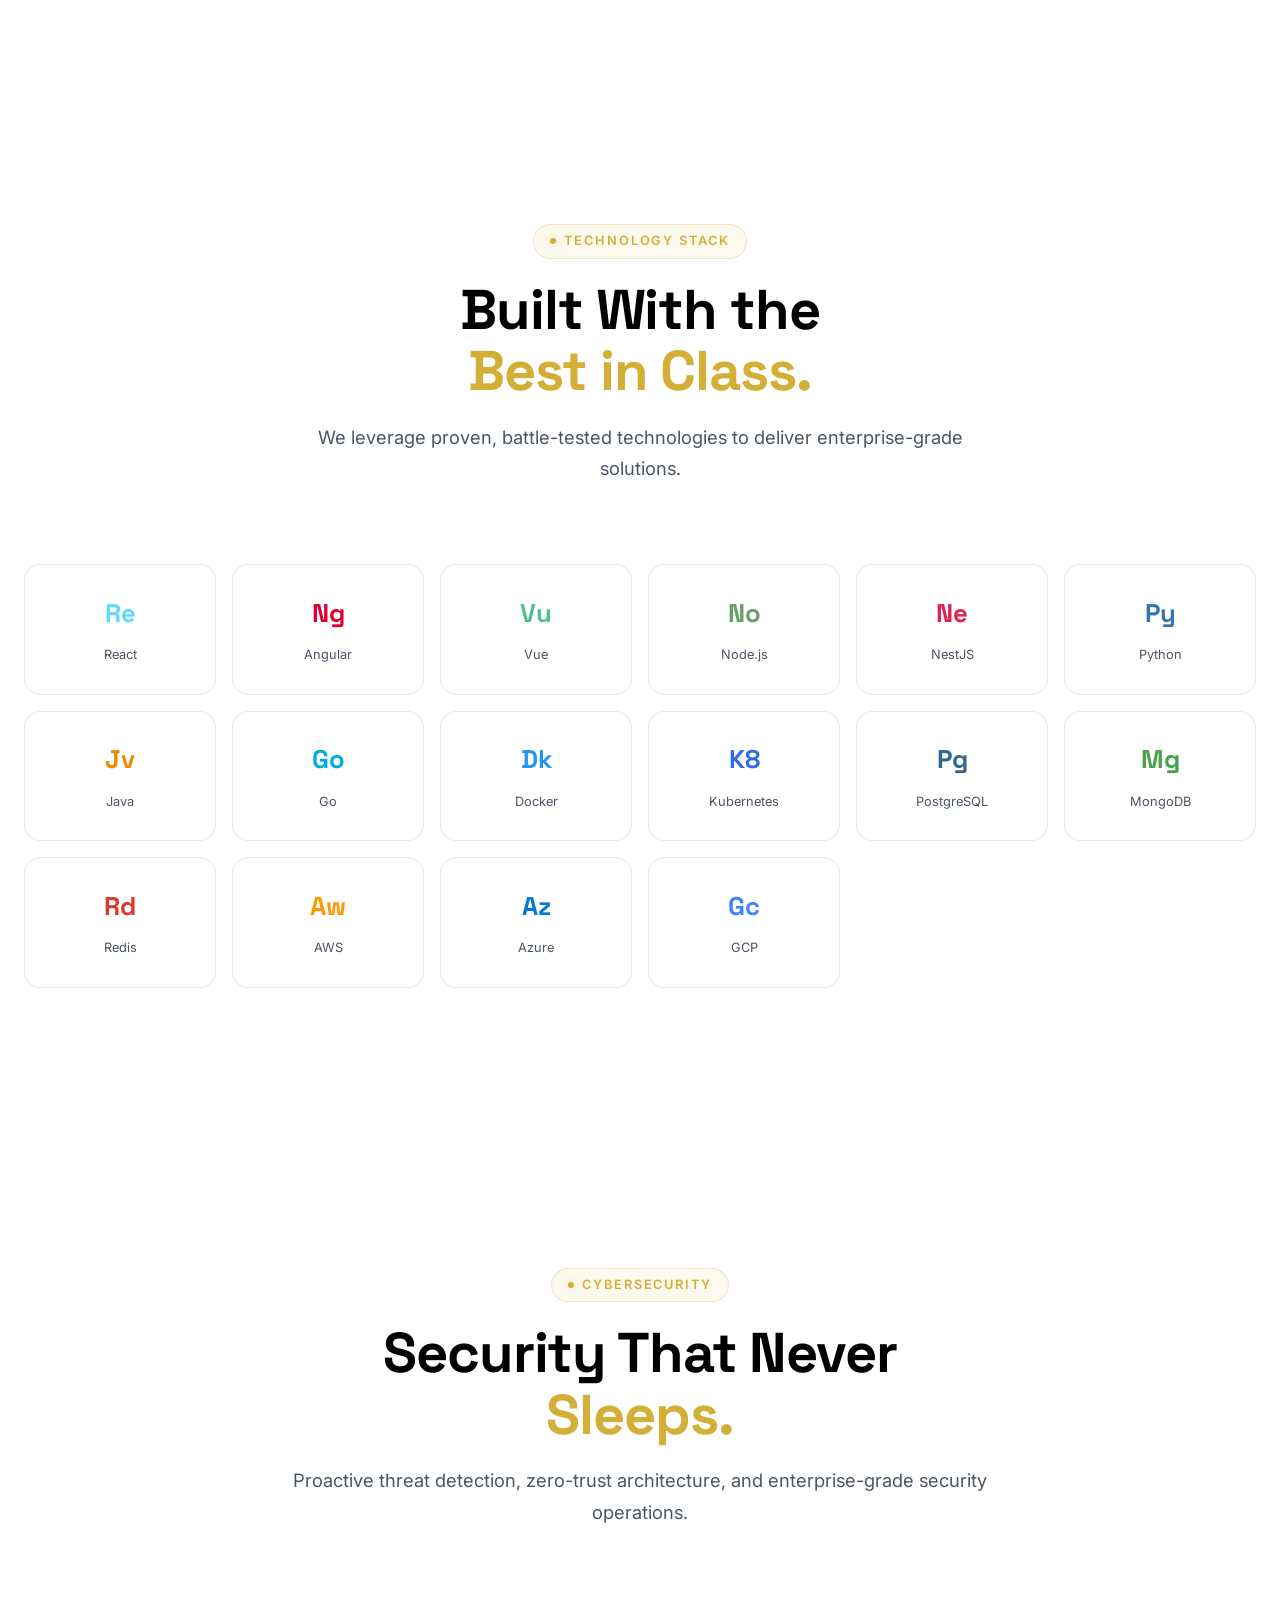
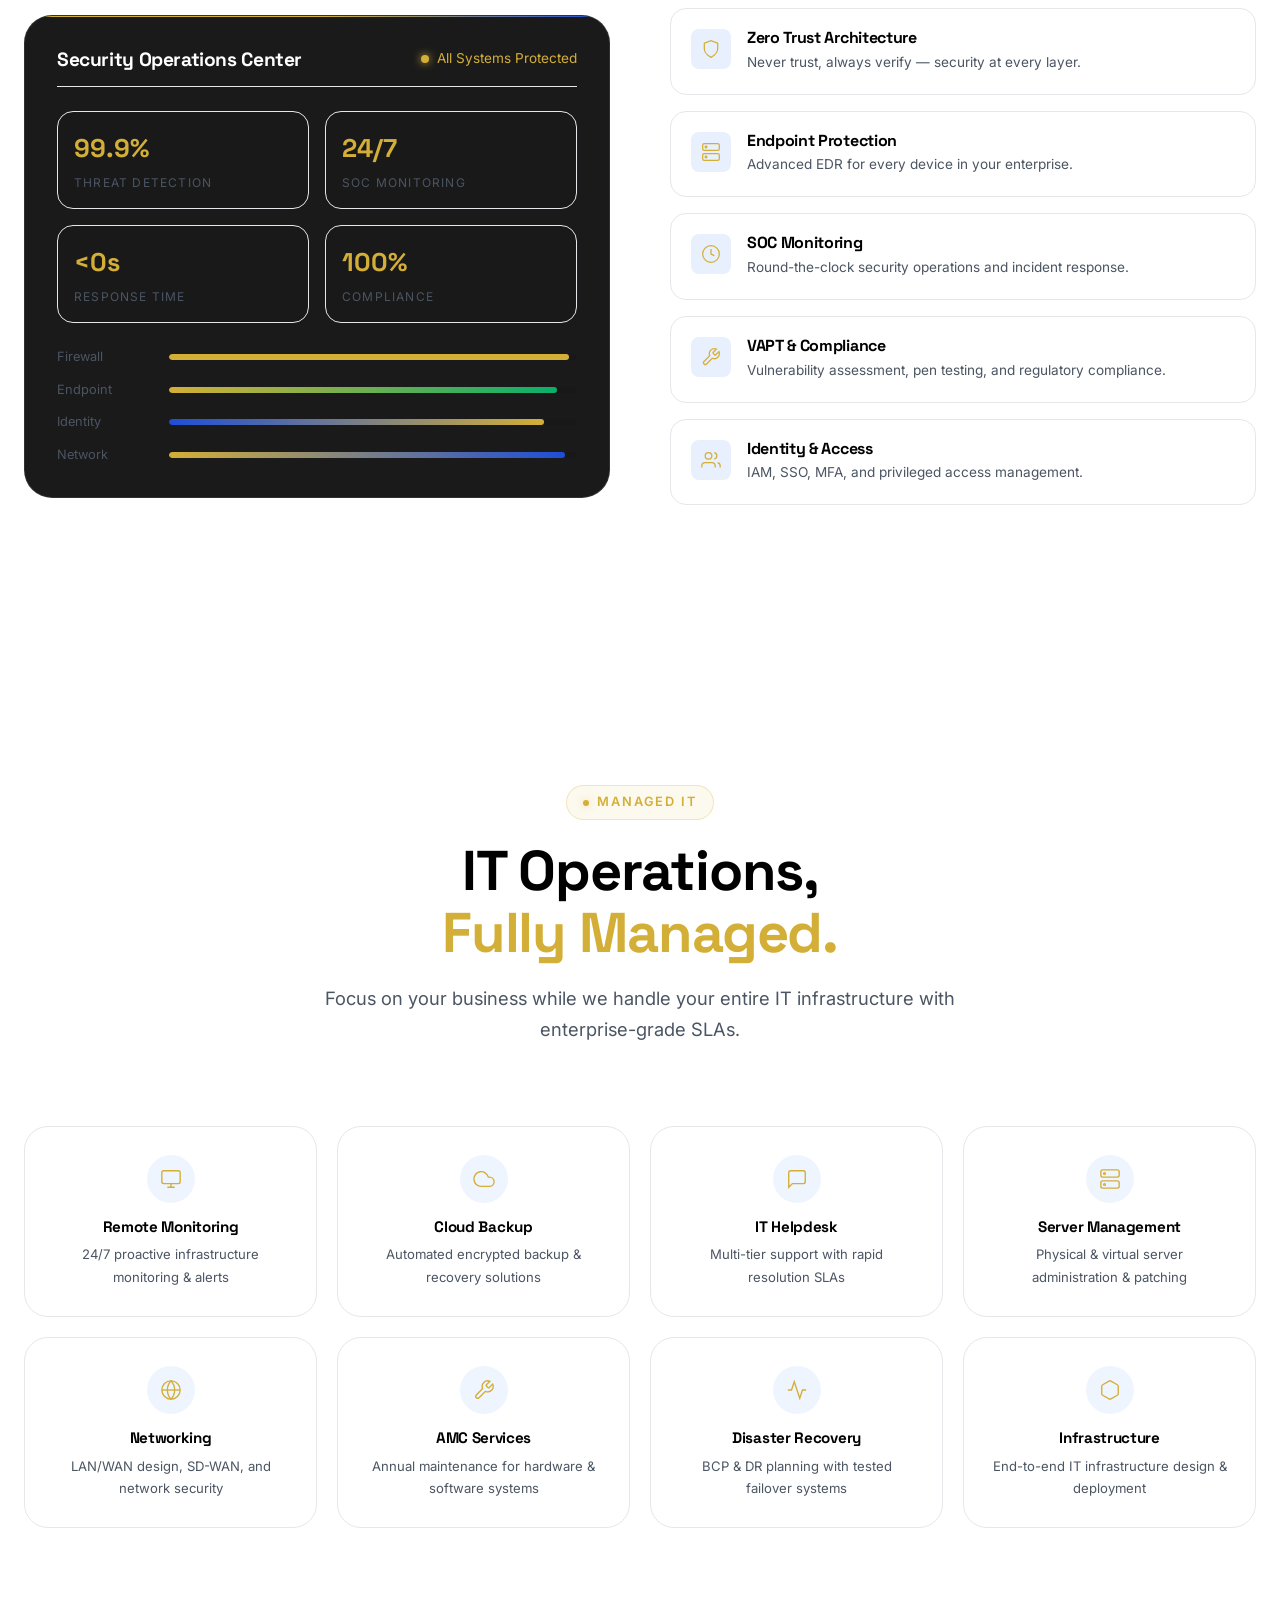
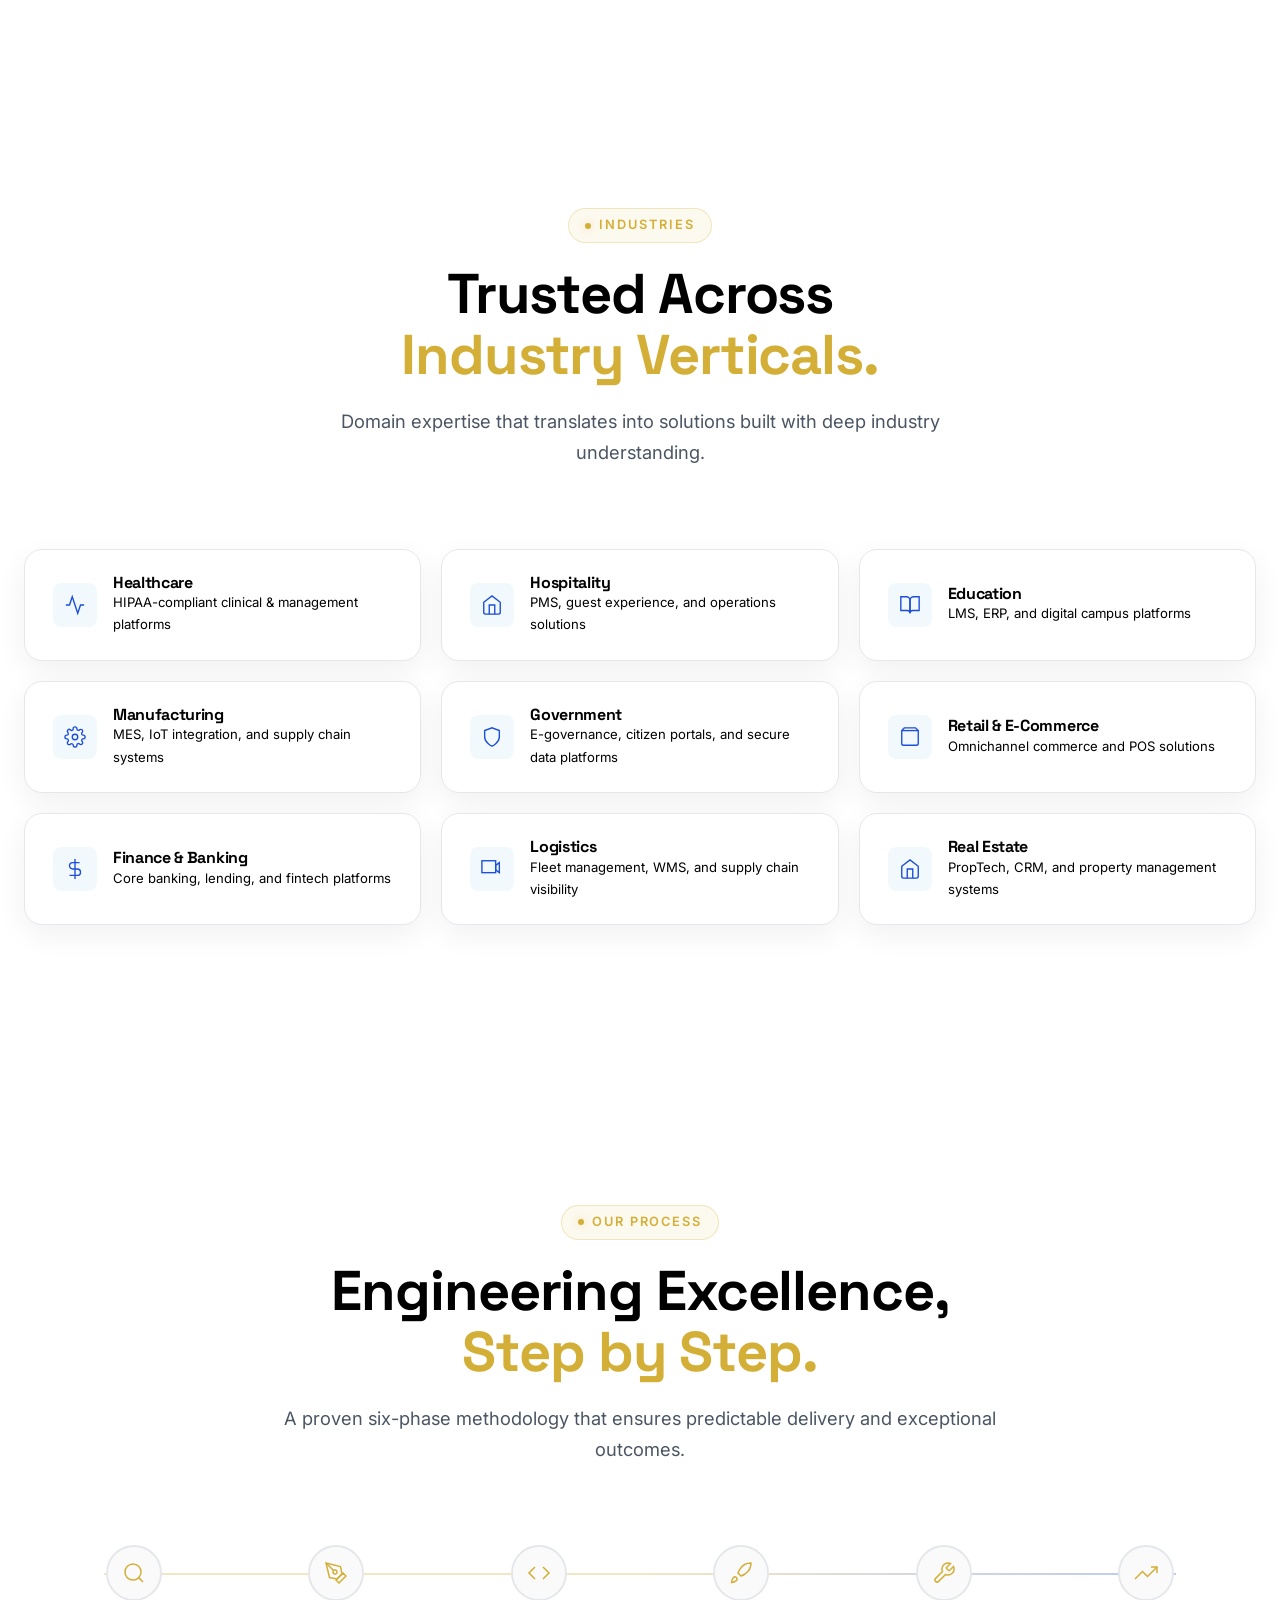
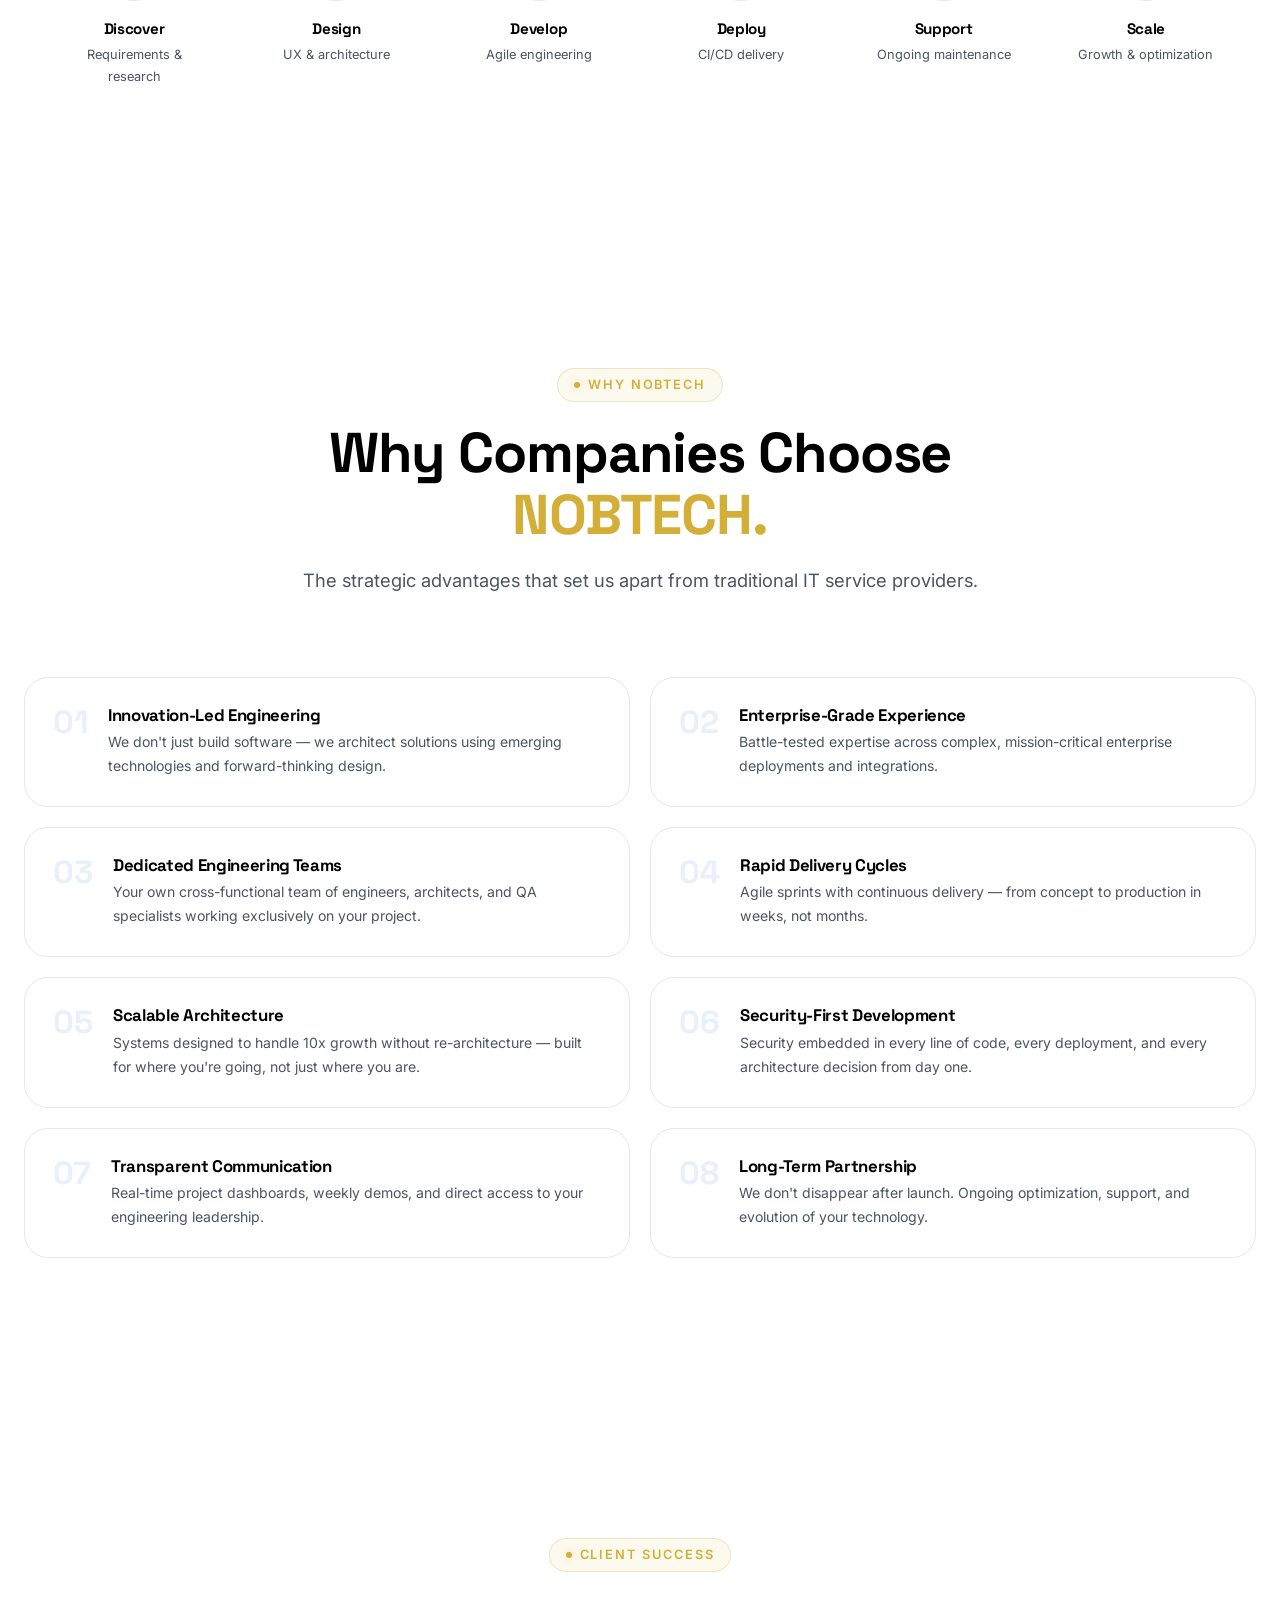
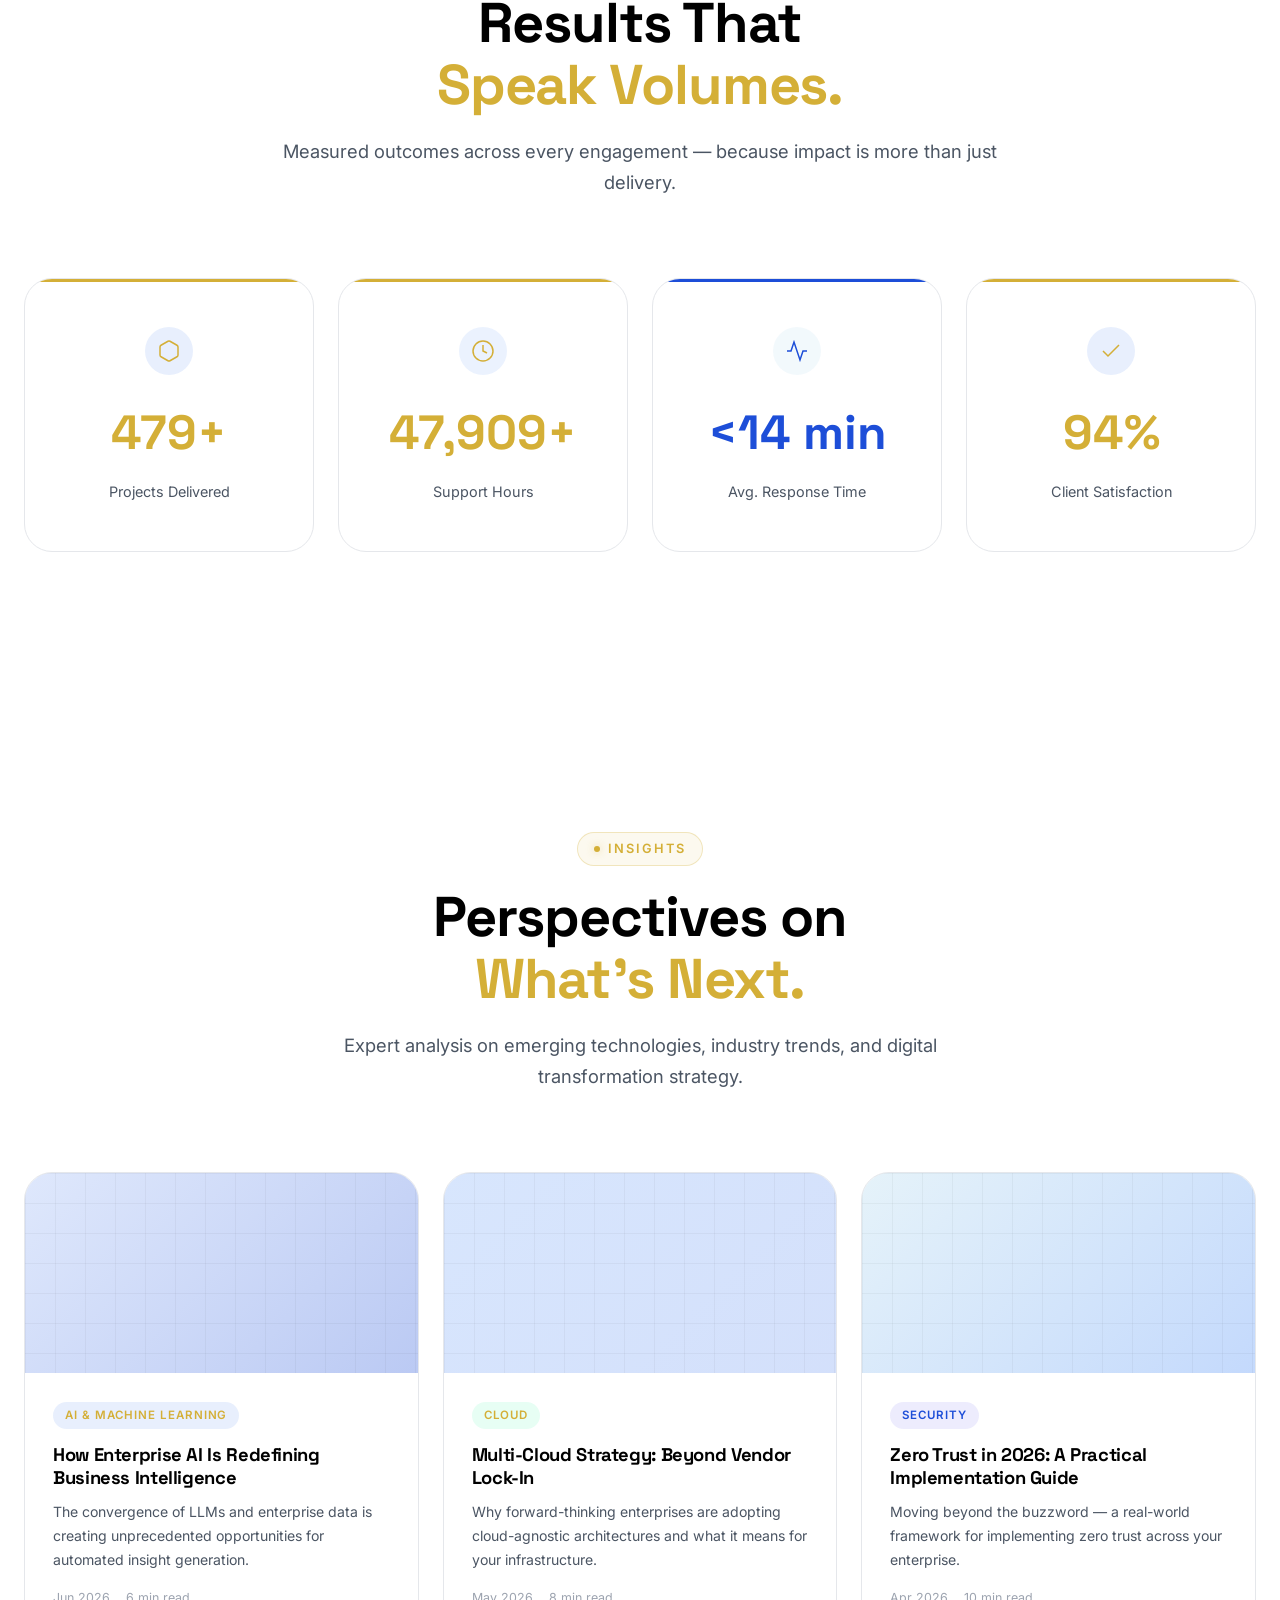
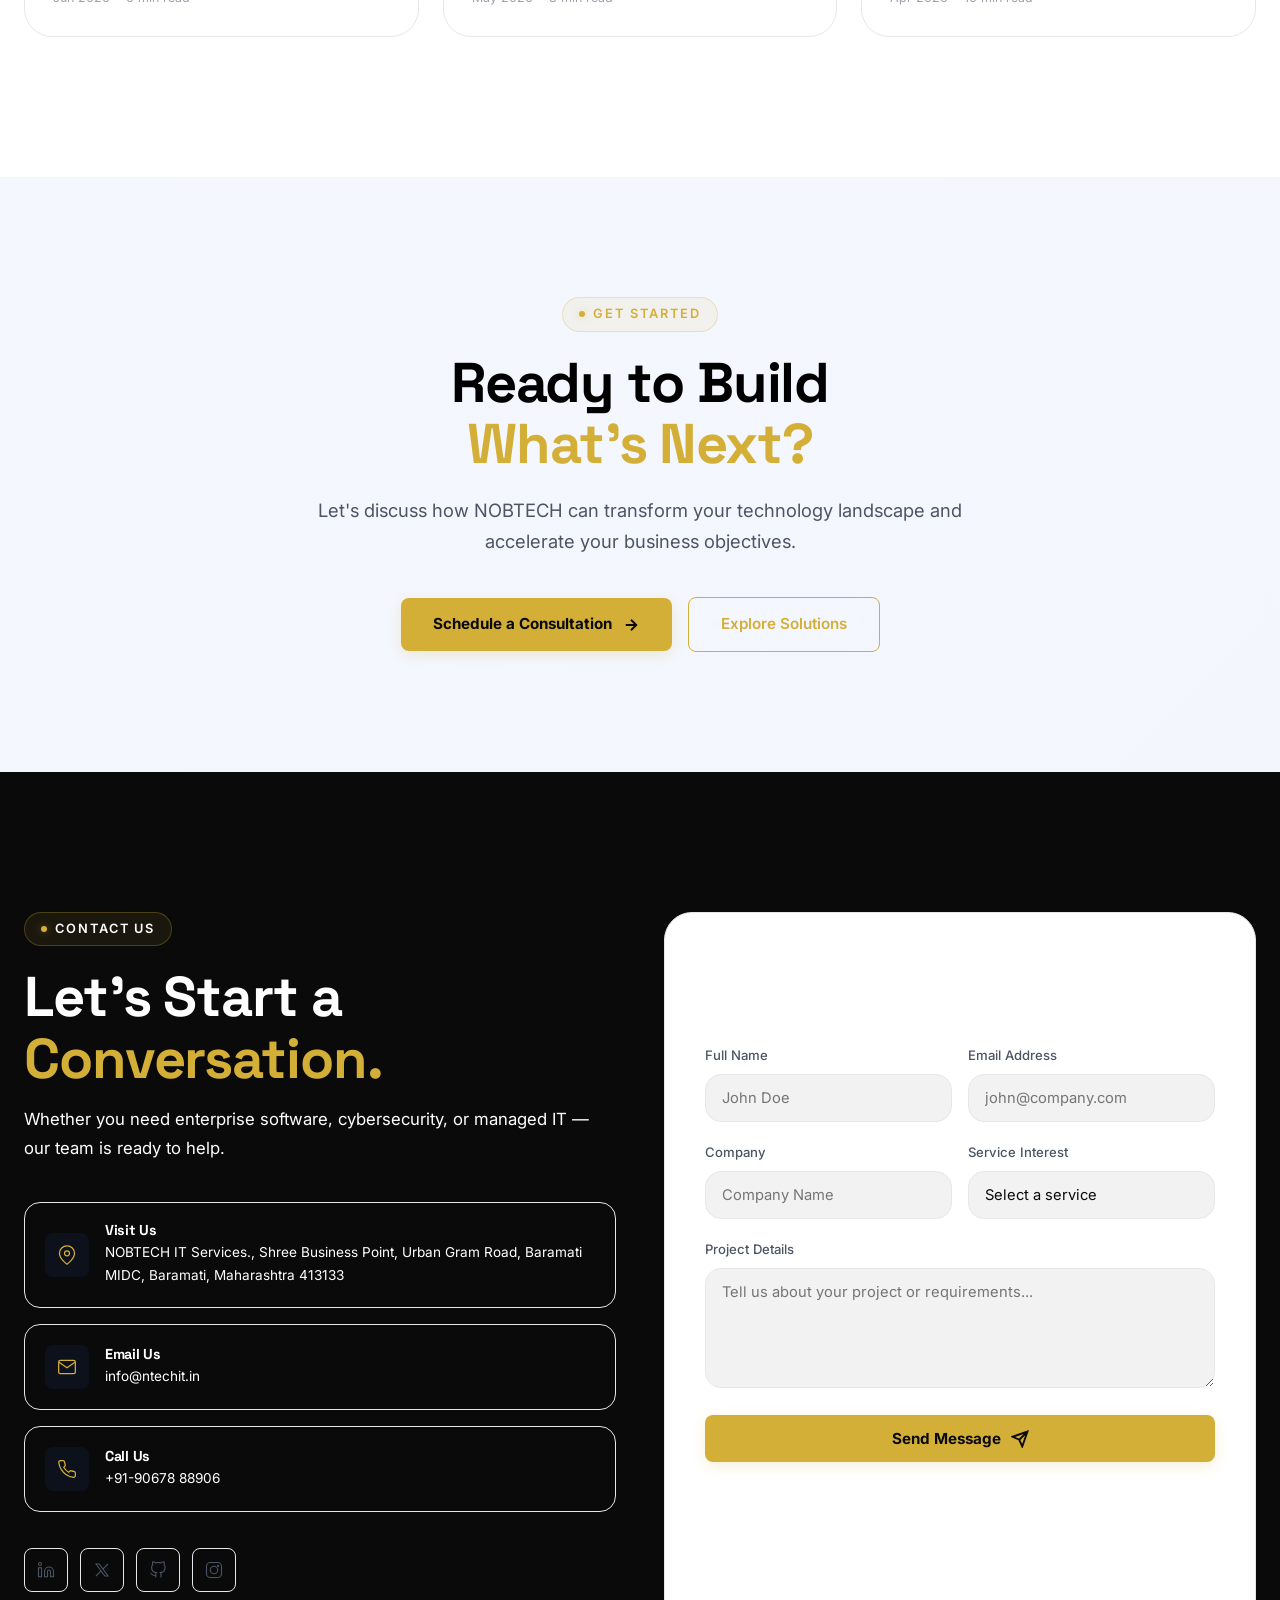
==== commit e33cf9d7: "Add files via upload" ====
--- a/index.html
+++ b/index.html
@@ -83,6 +83,7 @@
         <a href="#products" class="nav-link">Products</a>
         <a href="#industries" class="nav-link">Industries</a>
         <a href="#insights" class="nav-link">Insights</a>
+        <a href="careers.html" class="nav-link">Careers</a>
         <a href="#contact" class="nav-link">Contact</a>
       </div>
 
@@ -105,6 +106,7 @@
       <a href="#products" class="nav-link">Products</a>
       <a href="#industries" class="nav-link">Industries</a>
       <a href="#insights" class="nav-link">Insights</a>
+      <a href="careers.html" class="nav-link">Careers</a>
       <a href="#contact" class="nav-link">Contact</a>
       <a href="#contact" class="btn btn-primary">Get Started</a>
     </div>
@@ -1260,7 +1262,7 @@
           <a href="#about">About Us</a>
           <a href="#industries">Industries</a>
           <a href="#insights">Insights</a>
-          <a href="#">Careers</a>
+          <a href="careers.html">Careers</a>
         </div>
 
         <div class="footer-col">
--- a/assets/css/style.css
+++ b/assets/css/style.css
@@ -2267,6 +2267,17 @@
   color: var(--accent) !important;
 }
 
+.section-label {
+  color: var(--accent) !important;
+  border-color: rgba(212, 175, 55, 0.28) !important;
+  background: rgba(212, 175, 55, 0.08) !important;
+}
+
+.section-label::before {
+  background: var(--accent) !important;
+  box-shadow: 0 0 8px rgba(212, 175, 55, 0.45) !important;
+}
+
 .stat-number {
   font-family: 'Manrope', sans-serif !important;
   color: var(--accent) !important;
@@ -2304,3 +2315,276 @@
 .loader-bar-fill {
   background: var(--accent) !important;
 }
+
+/* ============================================
+   Careers Page — black & gold system
+   ============================================ */
+
+.careers-page .nav-link.active {
+  color: #FFFFFF;
+}
+
+.careers-page .nav-link.active::after {
+  width: 100%;
+  background: var(--accent);
+}
+
+.careers-page .navbar.scrolled .nav-link.active {
+  color: #FFFFFF !important;
+}
+
+.careers-hero {
+  min-height: auto;
+  padding: 160px 0 100px;
+}
+
+.careers-hero .hero-content {
+  text-align: center;
+}
+
+.careers-hero-lead {
+  max-width: 560px;
+  margin: 0 auto 36px;
+  font-size: 1.1rem;
+  color: #D1D5DB !important;
+  line-height: 1.6;
+}
+
+.careers-hero .hero-sub {
+  margin-bottom: 20px;
+}
+
+.careers-hero .hero-buttons {
+  justify-content: center;
+  margin-bottom: 0;
+}
+
+.openings-grid {
+  display: grid;
+  grid-template-columns: repeat(2, 1fr);
+  gap: 24px;
+}
+
+.opening-card {
+  display: flex;
+  flex-direction: column;
+  min-height: 100%;
+  padding: 32px !important;
+}
+
+.opening-card-top {
+  display: flex;
+  align-items: center;
+  justify-content: space-between;
+  gap: 12px;
+  margin-bottom: 8px;
+}
+
+.opening-badge {
+  font-size: 0.75rem;
+  font-weight: 700;
+  letter-spacing: 0.12em;
+  text-transform: uppercase;
+  color: var(--accent);
+}
+
+.opening-status {
+  font-size: 0.75rem;
+  font-weight: 600;
+  color: var(--accent);
+  background: rgba(212, 175, 55, 0.12);
+  border: 1px solid rgba(212, 175, 55, 0.28);
+  padding: 4px 10px;
+  border-radius: 100px;
+}
+
+.opening-card h3 {
+  margin-bottom: 10px !important;
+}
+
+.opening-card > p {
+  margin-bottom: 0;
+}
+
+.opening-meta {
+  display: grid;
+  gap: 10px;
+  margin: 16px 0 20px;
+  padding: 16px 0;
+  border-top: 1px solid var(--glass-border);
+  border-bottom: 1px solid var(--glass-border);
+}
+
+.opening-meta li {
+  display: grid;
+  grid-template-columns: 110px 1fr;
+  gap: 8px;
+  font-size: 0.9rem;
+  color: var(--muted);
+  align-items: baseline;
+}
+
+.opening-meta li span {
+  font-weight: 600;
+  color: var(--text-main);
+}
+
+.opening-actions {
+  display: flex;
+  flex-wrap: wrap;
+  gap: 12px;
+  margin-top: auto;
+}
+
+.opening-actions .btn {
+  padding: 10px 20px;
+  font-size: 0.85rem;
+}
+
+.jd-snapshot-bar {
+  display: grid;
+  grid-template-columns: repeat(6, 1fr);
+  gap: 16px;
+  margin: 0 0 48px;
+  padding: 28px;
+  background: #FFFFFF;
+  border: 1px solid var(--glass-border);
+  border-radius: 18px;
+  box-shadow: 0 10px 30px rgba(0, 0, 0, 0.06);
+}
+
+.jd-snapshot-bar div {
+  display: flex;
+  flex-direction: column;
+  gap: 6px;
+  min-width: 0;
+}
+
+.jd-snapshot-bar span {
+  font-size: 0.7rem;
+  font-weight: 600;
+  text-transform: uppercase;
+  letter-spacing: 0.1em;
+  color: var(--dark-600);
+}
+
+.jd-snapshot-bar strong {
+  font-size: 0.92rem;
+  font-weight: 600;
+  color: var(--text-main);
+  line-height: 1.35;
+}
+
+.jd-grid {
+  display: grid;
+  grid-template-columns: repeat(2, 1fr);
+  gap: 24px;
+}
+
+.jd-block {
+  background: #FFFFFF;
+  border: 1px solid var(--glass-border);
+  border-radius: 18px;
+  padding: 32px;
+  box-shadow: 0 10px 30px rgba(0, 0, 0, 0.06);
+  transition: transform var(--transition-smooth), box-shadow var(--transition-smooth), border-color var(--transition-smooth);
+}
+
+.jd-block:hover {
+  transform: translateY(-4px);
+  box-shadow: 0 20px 40px rgba(0, 0, 0, 0.1);
+  border-color: var(--accent);
+}
+
+.jd-block h3 {
+  font-size: 1.2rem;
+  margin-bottom: 14px;
+  color: var(--text-main);
+}
+
+.jd-block p {
+  color: var(--muted);
+  font-size: 0.98rem;
+  line-height: 1.65;
+}
+
+.jd-list {
+  display: flex;
+  flex-direction: column;
+  gap: 12px;
+}
+
+.jd-list li {
+  position: relative;
+  padding-left: 20px;
+  color: var(--muted);
+  font-size: 0.95rem;
+  line-height: 1.55;
+}
+
+.jd-list li::before {
+  content: '';
+  position: absolute;
+  left: 0;
+  top: 0.55em;
+  width: 7px;
+  height: 7px;
+  border-radius: 50%;
+  background: var(--accent);
+}
+
+#apply.cta-section {
+  background: var(--primary);
+}
+
+#apply .cta-content strong {
+  color: var(--text-main);
+}
+
+@media (max-width: 1100px) {
+  .jd-snapshot-bar {
+    grid-template-columns: repeat(3, 1fr);
+  }
+}
+
+@media (max-width: 960px) {
+  .openings-grid,
+  .jd-grid {
+    grid-template-columns: 1fr;
+  }
+}
+
+@media (max-width: 640px) {
+  .careers-hero {
+    padding: 140px 0 72px;
+  }
+
+  .jd-snapshot-bar {
+    grid-template-columns: 1fr 1fr;
+    padding: 20px;
+    gap: 14px;
+  }
+
+  .opening-meta li {
+    grid-template-columns: 1fr;
+    gap: 2px;
+  }
+
+  .opening-actions {
+    flex-direction: column;
+  }
+
+  .opening-actions .btn {
+    width: 100%;
+    justify-content: center;
+  }
+
+  #apply .cta-buttons {
+    flex-direction: column;
+  }
+
+  #apply .cta-buttons .btn {
+    width: 100%;
+    justify-content: center;
+  }
+}
